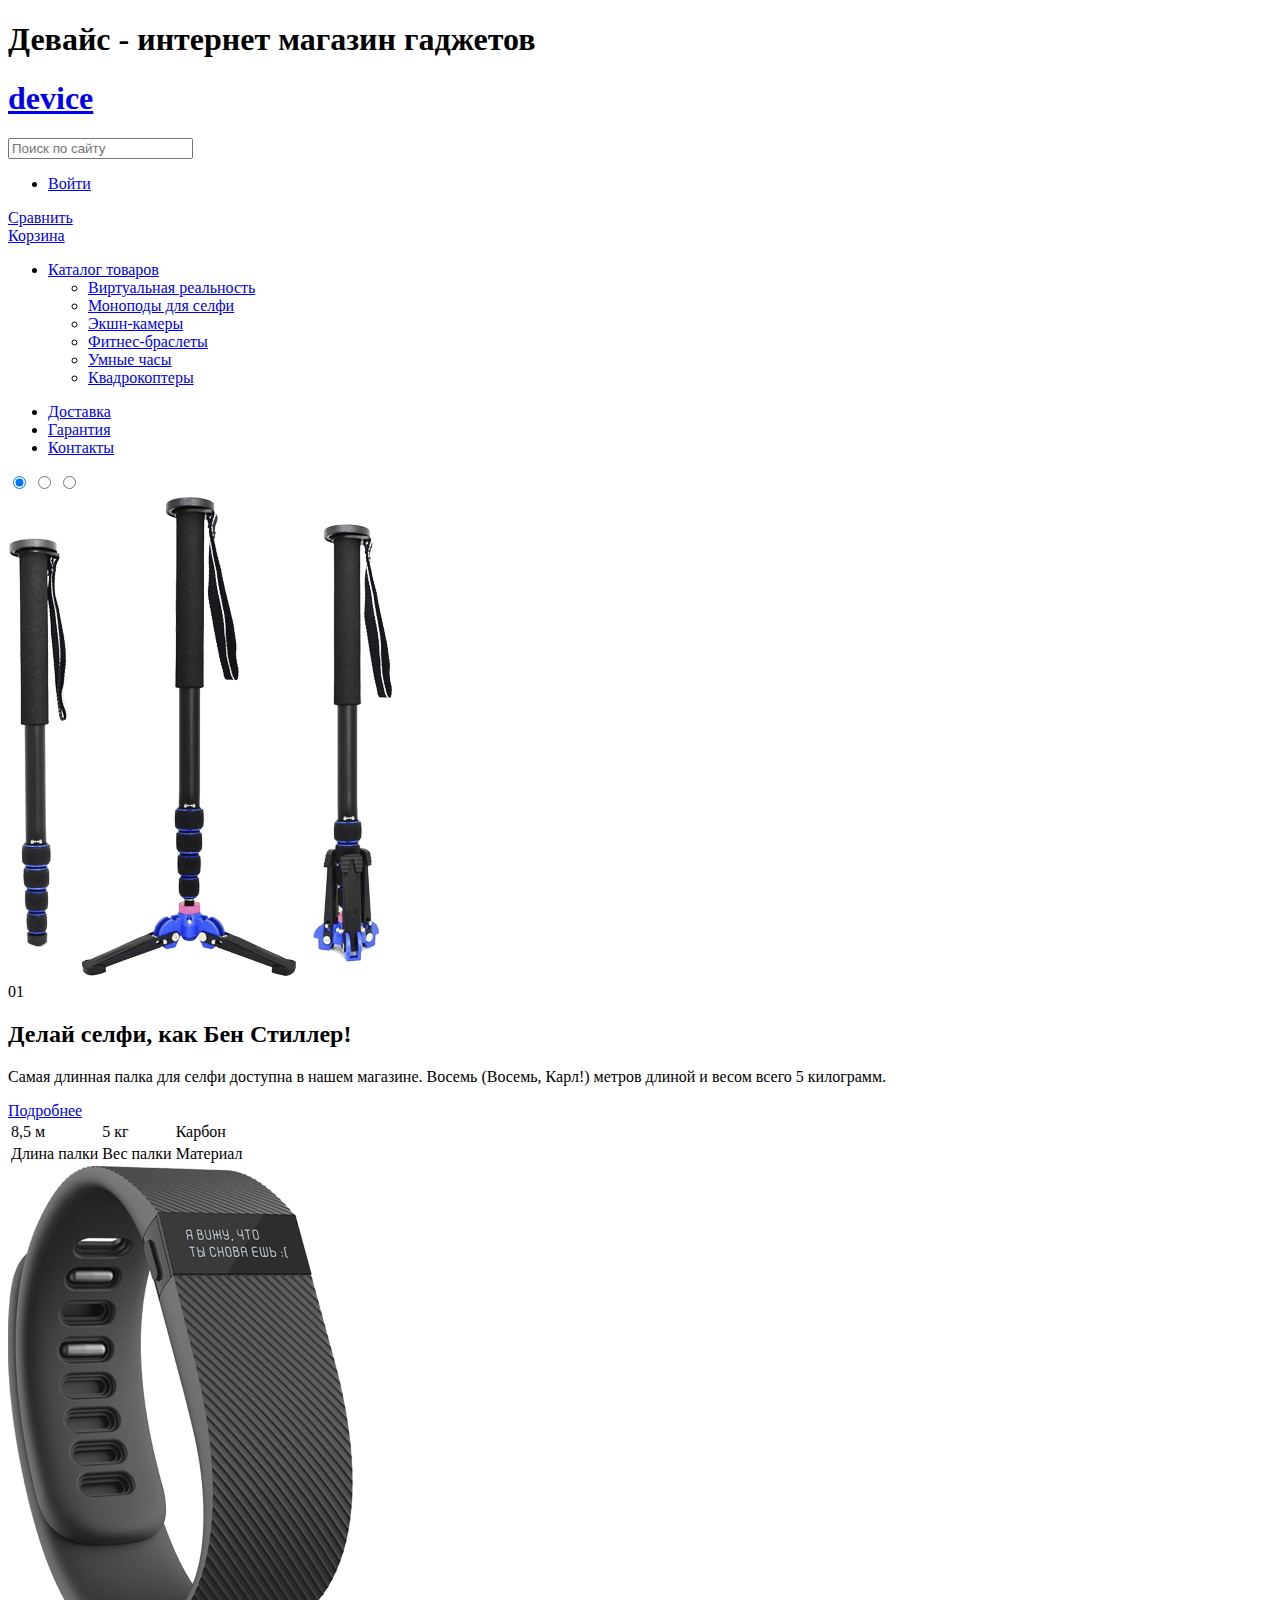
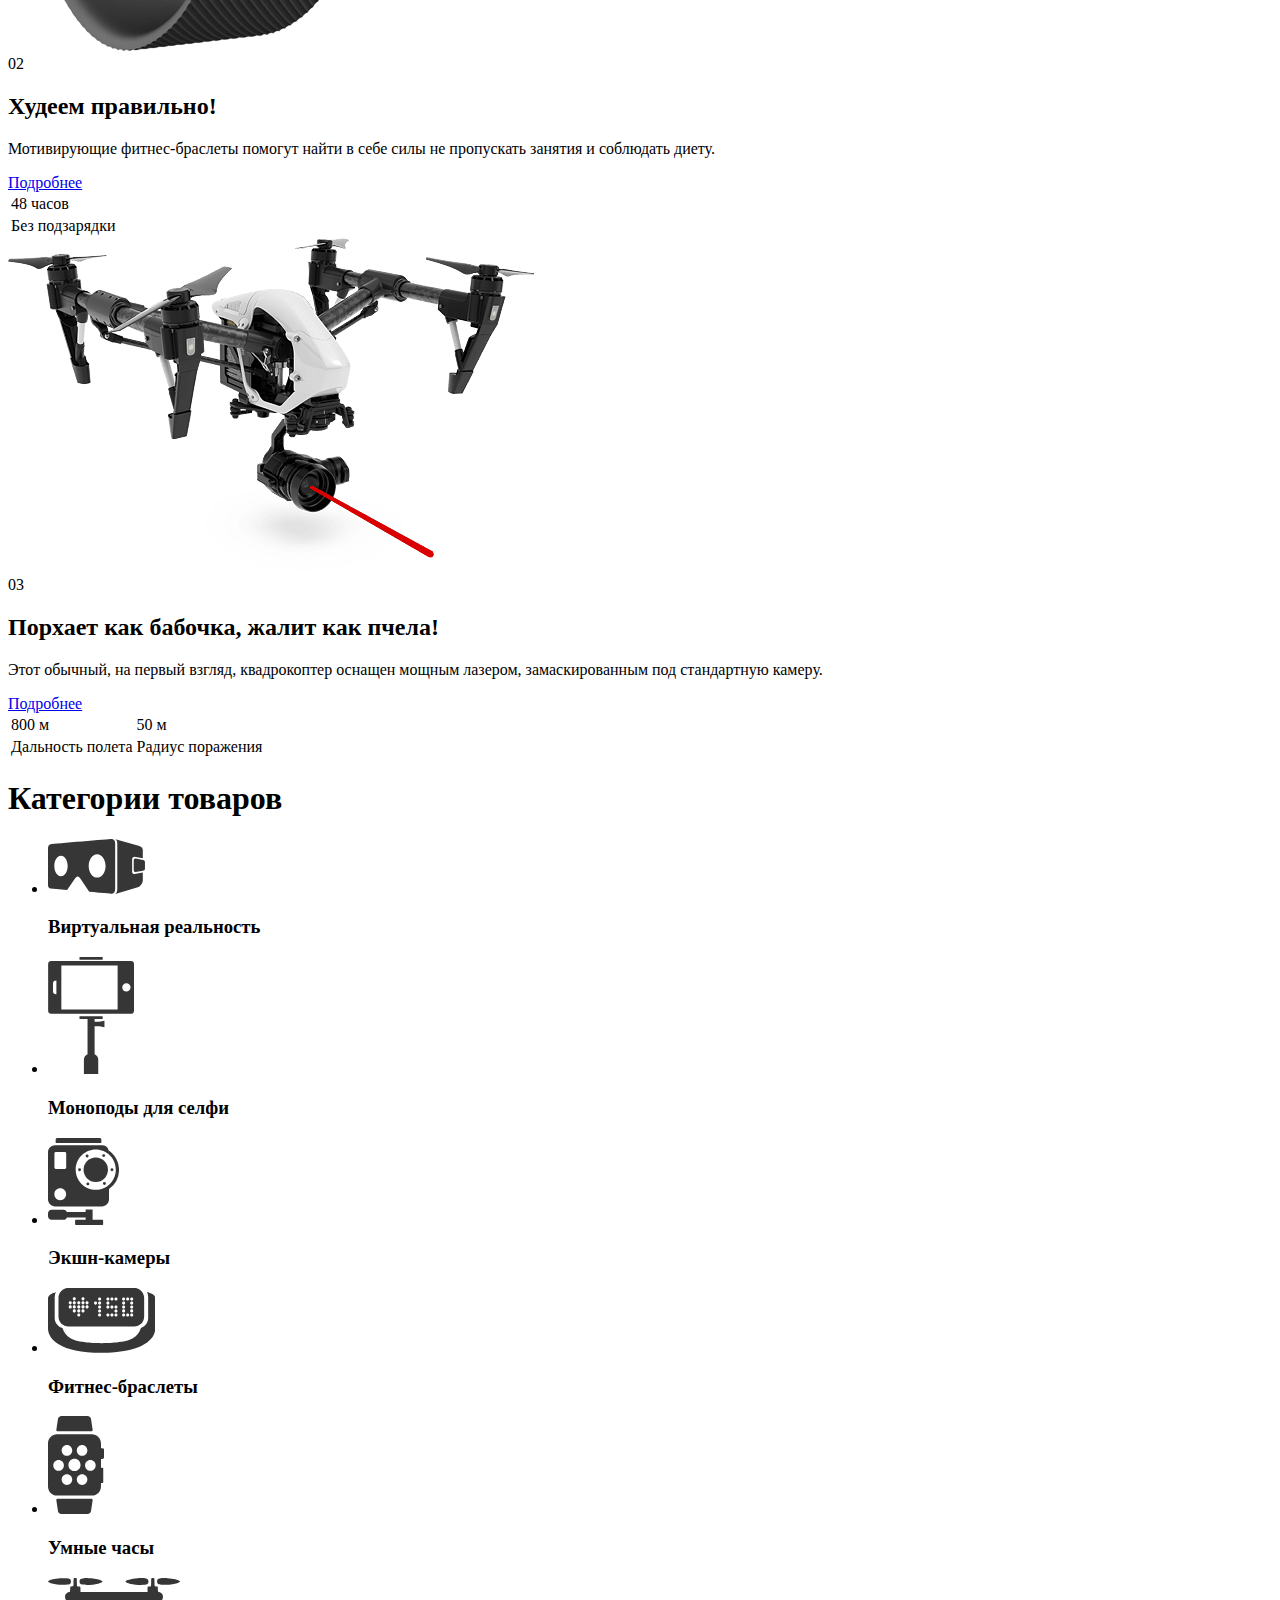
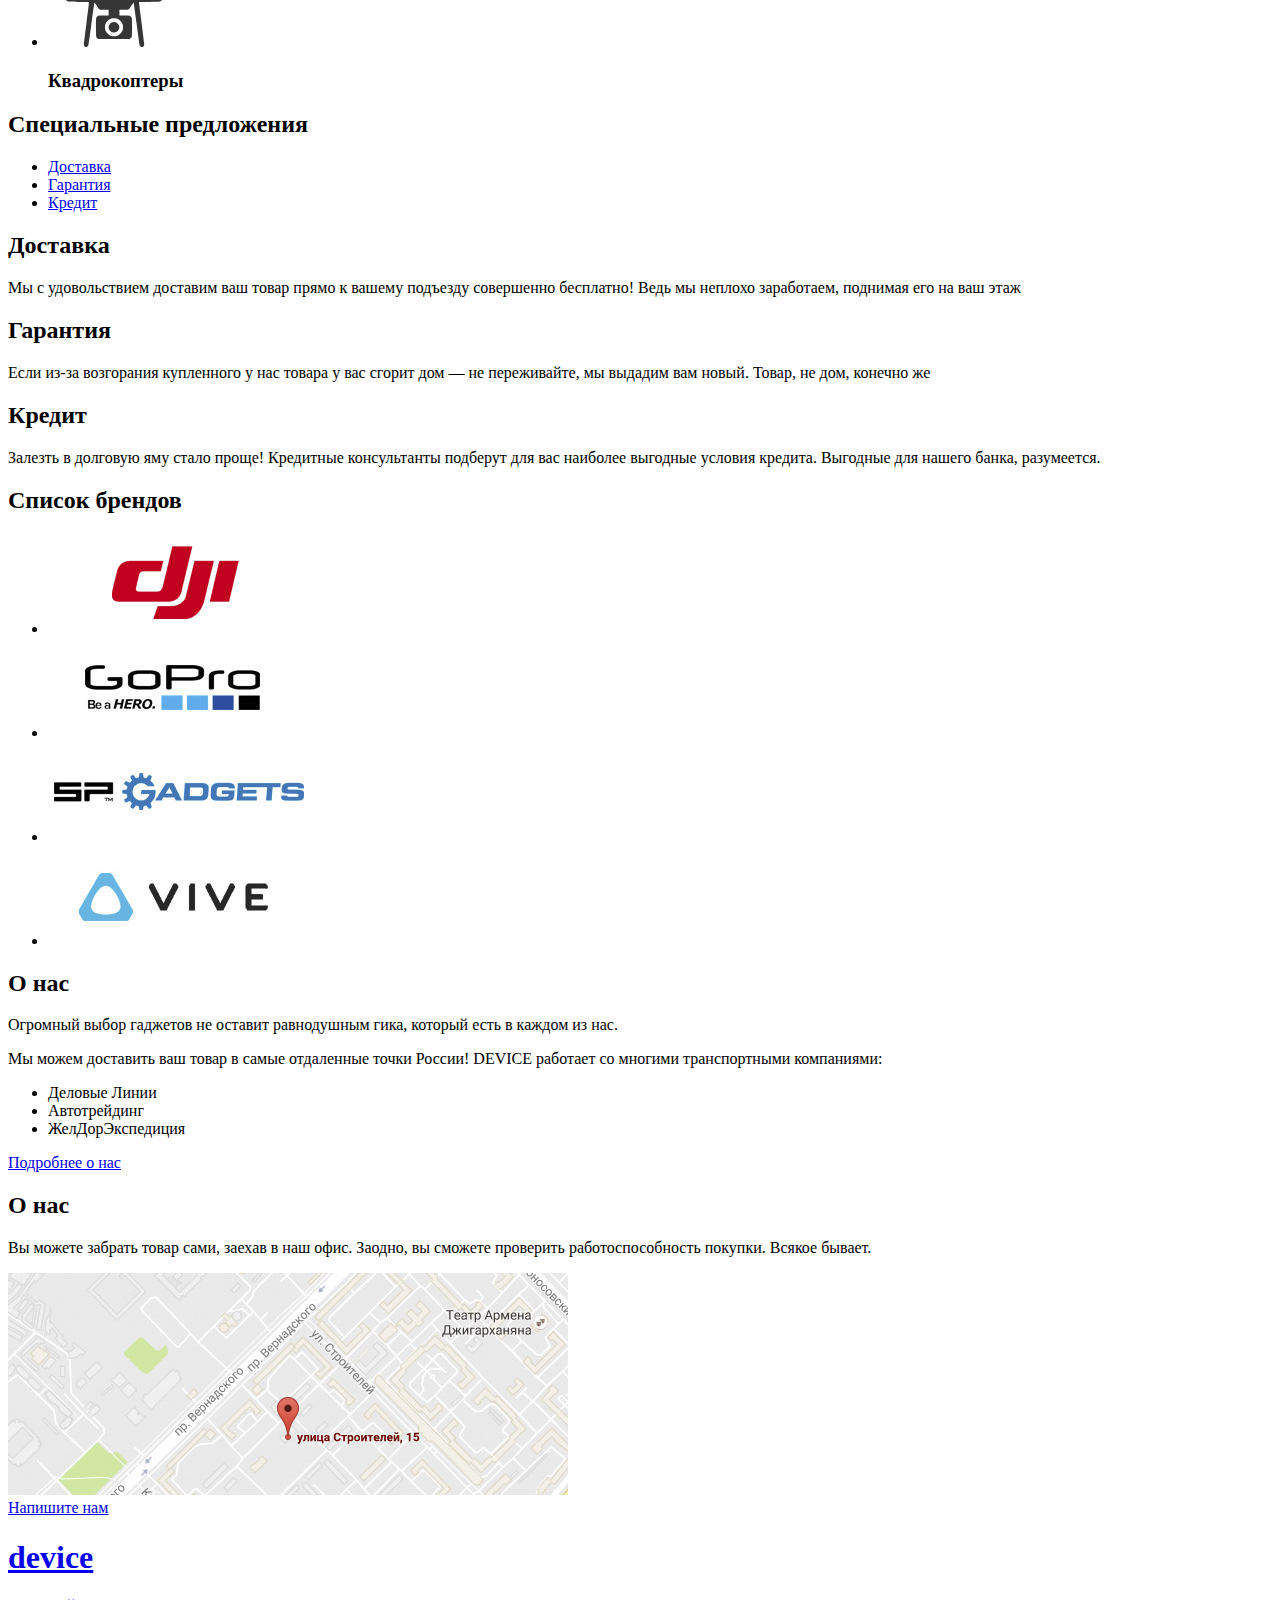
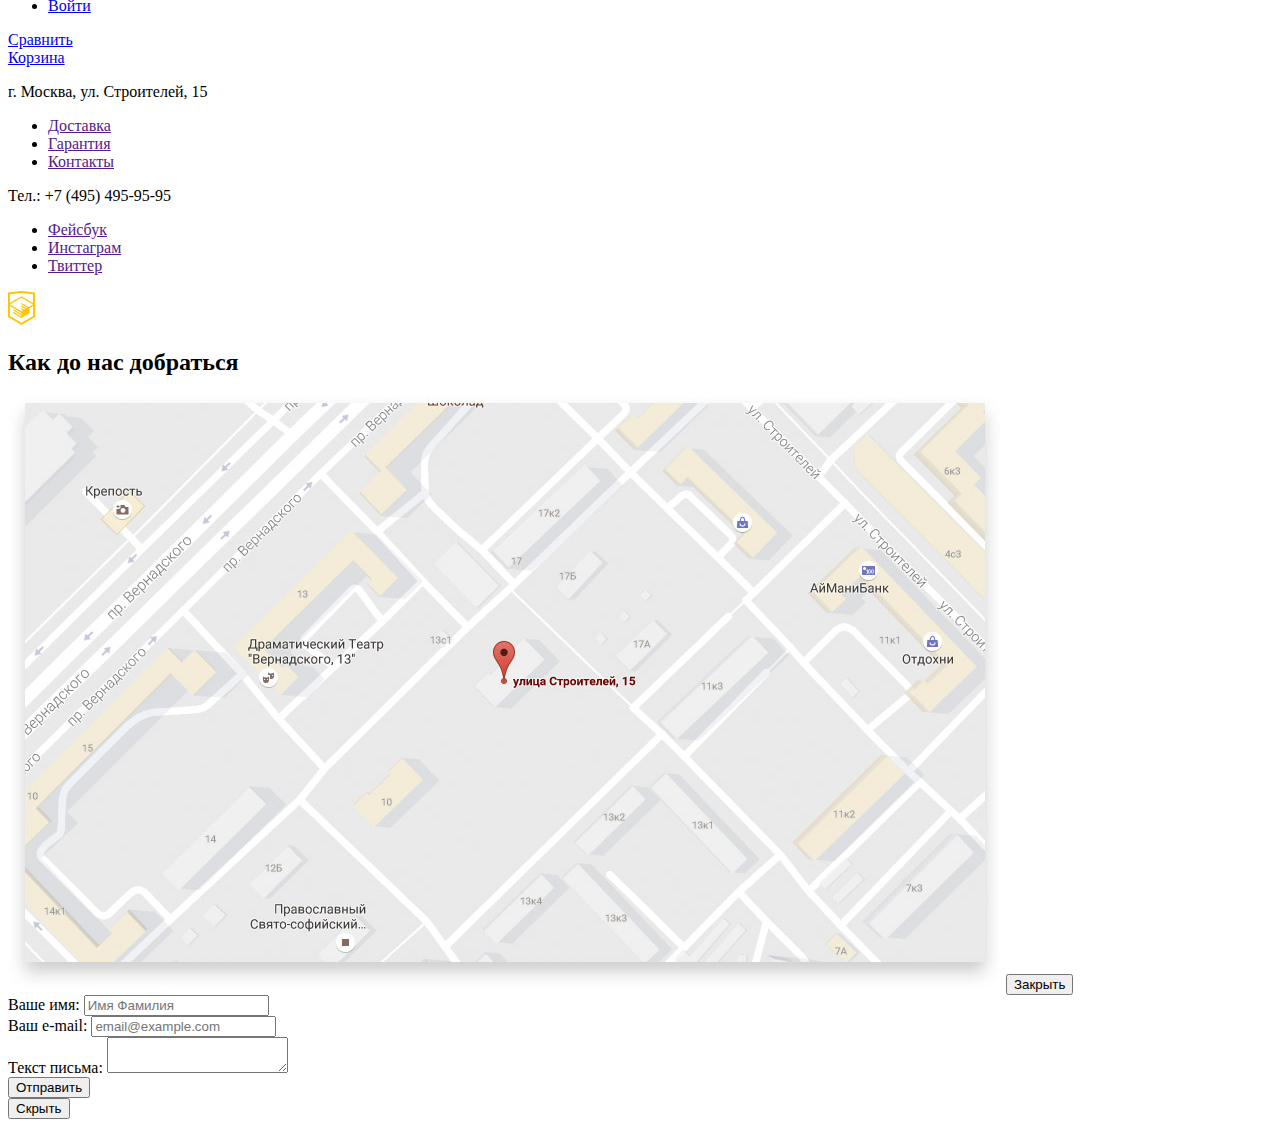
==== index.html @ 0c6d142f "Заключение разметки" ====
<!DOCTYPE html>
<html lang="ru">

<head>
  <meta charset="utf-8">
  <title>HTML Academy: Девайс</title>
</head>

<body>
  <header class="header-page header">
    <h1 class="visually-hidden">Девайс - интернет магазин гаджетов</h1>
    <h1 class="header__logo"><a class="header__logo-link" href="#">device</a></h1>
    <nav class="header__nav">
      <div class="header__user-row">
        <form class="header__form form" action="get" action="https://echo.htmlacademy.ru">
          <input class="form__search" type="search" name="search" placeholder="Поиск по сайту">
        </form>
        <ul class="user-nav">
          <li class="user-nav__item"><a class="user-nav__link" href="#">Войти</a></li>
        </ul>
        <div class="header__compare compare"><a class="compare__link" href="#">Сравнить</a></div>
        <div class="header__basked basked"><a class="basked__link" href="#">Корзина</a></div>
      </div>
      <div class="header__main-row">
        <ul class="main-menu main-menu--left">
          <li class="main-menu__item"><a class="main-menu__link" href="#">Каталог товаров</a>
            <div class="catalog-list__wrapper">
              <ul class="catalog-list">
                <li class="catalog-list__item"><a class="catalog-list__link" href="#">Виртуальная реальность</a></li>
                <li class="catalog-list__item"><a class="catalog-list__link" href="#">Моноподы для селфи</a></li>
                <li class="catalog-list__item"><a class="catalog-list__link" href="#">Экшн-камеры</a></li>
              </ul>
              <ul class="catalog-list">
                <li class="catalog-list__item"><a class="catalog-list__link" href="#">Фитнес-браслеты</a></li>
                <li class="catalog-list__item"><a class="catalog-list__link" href="#">Умные часы</a></li>
              </ul>
              <ul class="catalog-list">
                <li class="catalog-list__item"><a class="catalog-list__link" href="#">Квадрокоптеры</a></li>
              </ul>
            </div>
          </li>
        </ul>
        <ul class="main-menu main-menu--right">
          <li class="main-menu__item"><a href="main-menu__link">Доставка</a></li>
          <li class="main-menu__item"><a href="main-menu__link">Гарантия</a></li>
          <li class="main-menu__item"><a href="main-menu__link">Контакты</a></li>
        </ul>
      </div>
    </nav>
  </header>
  <main class="main-page main">
    <section class="slider">
      <div class="slider-list">
        <div class="slider-list__toggle">
          <input type="radio" name="radio" checked>
          <input type="radio" name="radio">
          <input type="radio" name="radio">
        </div>
        <div class="slider-list__item">
          <img class="slider-list__image" src="img/slider-1.png" alt="Самая длинная палка для селфи">
          <div class="slider-list__wrapper">
            <span class="slider-list__number">01</span>
            <h2 class="slider-list__title">Делай селфи, как Бен Стиллер!</h2>
            <p class="slider-list__description">
              Самая длинная палка для селфи доступна в нашем магазине. Восемь (Восемь, Карл!) метров длиной и весом всего 5 килограмм.
            </p>
            <a class="slider-list__link" href="#">Подробнее</a>
            <table class="slider-list__options options">
              <tr>
                <td class="options__attribute">8,5 м</td>
                <td class="options__attribute">5 кг</td>
                <td class="options__attribute">Карбон</td>
              </tr>
              <tr>
                <td class="options__property">Длина палки</td>
                <td class="options__property">Вес палки</td>
                <td class="options__property">Материал</td>
              </tr>
            </table>
          </div>
        </div>
        <div class="slider-list__item">
          <img class="slider-list__image" src="img/slider-2.png" alt="Самая длинная палка для селфи">
          <div class="slider-list__wrapper">
            <span class="slider-list__number">02</span>
            <h2 class="slider-list__title">Худеем правильно!</h2>
            <p class="slider-list__description">
              Мотивирующие фитнес-браслеты помогут найти в себе силы не пропускать занятия и соблюдать диету.
            </p>
            <a class="slider-list__link" href="#">Подробнее</a>
            <table class="slider-list__options options">
              <tr>
                <td class="options__attribute">48 часов</td>
              </tr>
              <tr>
                <td class="options__property">Без подзарядки</td>
              </tr>
            </table>
          </div>
        </div>
        <div class="slider-list__item">
          <img class="slider-list__image" src="img/slider-3.png" alt="Самая длинная палка для селфи">
          <div class="slider-list__wrapper">
            <span class="slider-list__number">03</span>
            <h2 class="slider-list__title">Порхает как бабочка, жалит как пчела!</h2>
            <p class="slider-list__description">
              Этот обычный, на первый взгляд, квадрокоптер оснащен мощным лазером, замаскированным под стандартную камеру.
            </p>
            <a class="slider-list__link" href="#">Подробнее</a>
            <table class="slider-list__options options">
              <tr>
                <td class="options__attribute">800 м</td>
                <td class="options__attribute">50 м</td>
              </tr>
              <tr>
                <td class="options__property">Дальность полета</td>
                <td class="options__property">Радиус поражения</td>
              </tr>
            </table>
          </div>
        </div>
      </div>
    </section>
    <section class="category">
      <h1 class="visully-hidden">Категории товаров</h1>
      <ul class="category__list">
        <li class="category__item">
          <img src="img/popular-1.svg" alt="Виртуальная реальность">
          <h3 class="category__title">Виртуальная реальность</h3>
        </li>
        <li class="category__item">
          <img src="img/popular-2.svg" alt="Моноподы для селфи">
          <h3 class="category__title">Моноподы для селфи</h3>
        </li>
        <li class="category__item">
          <img src="img/popular-3.svg" alt="Экшн-камеры">
          <h3 class="category__title">Экшн-камеры</h3>
        </li>
        <li class="category__item">
          <img src="img/popular-4.svg" alt="Фитнес-браслеты">
          <h3 class="category__title">Фитнес-браслеты</h3>
        </li>
        <li class="category__item">
          <img src="img/popular-5.svg" alt="Умные часы">
          <h3 class="category__title">Умные часы</h3>
        </li>
        <li class="category__item">
          <img src="img/popular-6.svg" alt="Квадрокоптеры">
          <h3 class="category__title">Квадрокоптеры</h3>
        </li>
      </ul>
    </section>
    <section class="offers">
      <h2 class="visually-hidden">Специальные предложения</h2>
      <ul class="offers__list">
        <li class="offers__item"><a class="offers__link" href="#">Доставка</a></li>
        <li class="offers__item"><a class="offers__link" href="#">Гарантия</a></li>
        <li class="offers__item"><a class="offers__link" href="#">Кредит</a></li>
      </ul>
      <div class="offers__description delivery">
        <h2 class="offers__title">Доставка</h2>
        <p class="offers__specification">
          Мы с удовольствием доставим ваш товар прямо к вашему подъезду совершенно бесплатно! Ведь мы неплохо заработаем, поднимая его на ваш этаж
        </p>
      </div>
      <div class="offers__description guaranty">
        <h2 class="offers__title">Гарантия</h2>
        <p class="offers__specification">
          Если из-за возгорания купленного у нас товара у вас сгорит дом — не переживайте, мы выдадим вам новый. Товар, не дом, конечно же
        </p>
      </div>
      <div class="offers__description credit">
        <h2 class="offers__title">Кредит</h2>
        <p class="offers__specification">
          Залезть в долговую яму стало проще! Кредитные консультанты подберут для вас наиболее выгодные условия кредита. Выгодные для нашего банка, разумеется.
        </p>
      </div>
    </section>
    <section class="logotype">
      <h2 class="visually-hidden">Список брендов</h2>
      <ul class="logotype__list">
        <li class="logotype__item"><a class="logotype__link" href="#"><img class="logotype__img" src="img/logo-1.png" alt=""></a></li>
        <li class="logotype__item"><a class="logotype__link" href="#"><img class="logotype__img" src="img/logo-2.png" alt=""></a></li>
        <li class="logotype__item"><a class="logotype__link" href="#"><img class="logotype__img" src="img/logo-3.png" alt=""></a></li>
        <li class="logotype__item"><a class="logotype__link" href="#"><img class="logotype__img" src="img/logo-4.png" alt=""></a></li>
      </ul>
    </section>
    <div class="information-wrapper">
      <section class="about-us">
        <h2 class="about-us__title">О нас</h2>
        <p class="about-us__description">
          Огромный выбор гаджетов не оставит равнодушным гика, который есть в каждом из нас.
        </p>
        <p class="about-us__description">
          Мы можем доставить ваш товар в самые отдаленные точки России! DEVICE работает со многими транспортными компаниями:
        </p>
        <ul class="about-us__list">
          <li class="about-us__item">Деловые Линии</li>
          <li class="about-us__item">Автотрейдинг</li>
          <li class="about-us__item">ЖелДорЭкспедиция</li>
        </ul>
        <a class="about-us__link" href="#">Подробнее о нас</a>
      </section>
      <section class="contacts">
        <h2 class="contacts__title">О нас</h2>
        <p class="contacts__description">
          Вы можете забрать товар сами, заехав в наш офис. Заодно, вы сможете проверить работоспособность покупки. Всякое бывает.
        </p>
        <div class="contacts__map map">
          <a class="map__link" href="#">
                    <img class="map__img" src="img/map.jpg" alt="улица Строителей, 15" />
                </a>
        </div>
        <a class="contacts__link" href="#">Напишите нам</a>
      </section>
    </div>
  </main>
  <footer class="footer-page footer">
    <div class="footer__top-wrapper">
      <h1 class="footer__logo"><a class="footer__logo-link" href="#">device</a></h1>
      <div class="footer__user-row">
        <ul class="user-nav">
          <li class="user-nav__item"><a class="user-nav__link" href="#">Войти</a></li>
        </ul>
        <div class="footer__compare compare"><a class="compare__link" href="#">Сравнить</a></div>
        <div class="footer__basked basked"><a class="basked__link" href="#">Корзина</a></div>
      </div>
    </div>
    <div class="footer__middle-wrapper">
      <p class="footer__address" aria-label="Адрес">г. Москва, ул. Строителей, 15</p>
      <ul class="footer__nav footer-menu">
        <li class="footer-menu__item"><a class="footer-menu__link" href="">Доставка</a></li>
        <li class="footer-menu__item"><a class="footer-menu__link" href="">Гарантия</a></li>
        <li class="footer-menu__item"><a class="footer-menu__link" href="">Контакты</a></li>
      </ul>
      <p class="footer__phone" aria-label="Адрес">Тел.: +7 (495) 495-95-95</p>
    </div>
    <div class="footer__bottom-wrapper">
      <ul class="footer__social social-list">
        <li class="social-list__item"><a class="social-list__link" href="">Фейсбук</a></li>
        <li class="social-list__item"><a class="social-list__link" href="">Инстаграм</a></li>
        <li class="social-list__item"><a class="social-list__link" href="">Твиттер</a></li>
      </ul>
      <a class="footer__academy-logo" href="#"><img class="footer__academy-link" src="img/logo-html.svg" alt="Логотип htmlacademy"></a>
    </div>
  </footer>
  <section class="modal modal-map">
    <h2 class="visually-hidden">Как до нас добраться</h2>
    <img class="visually-hidden" src="img/map-big.jpg" width="994" height="593" alt="Офис компании по адресу ул. Строителей, 15" />
    <button class="modal-map__close" type="button" aria-label="Закрыть">Закрыть</button>
  </section>
  <section class="modal modal-write-us">


    <form action="post" class="write-us-form">

      <div class="write-us-form__part">
        <div class="write-us-form__input-container">
          <label for="username">Ваше имя:</label>
          <input type="text" class="custom-input" name="username" id="username" placeholder="Имя Фамилия">
        </div>

        <div class="write-us-form__input-container">
          <label for="user_email">Ваш e-mail:</label>
          <input type="email" class="custom-input" name="user_email" id="user_email" placeholder="email@example.com" required>
        </div>
      </div>

      <div class="write-us-form__part write-us-form__part--for-mail">
        <div class="write-us-form__input-container write-us-form__input-container--for-textarea">
          <label for="user_mailtext">Текст письма:</label>
          <textarea name="user_mailtext" class="custom-input write-us-form__textarea" id="user_mailtext" placeholder="В свободной форме">
        </textarea>
        </div>
        <div class="write-us-form__btn-container">
          <button type="submit" class="btn">Отправить</button>
        </div>
      </div>
    <button type="button" class="write-us-form__close button">
      <span class="visually-hidden">Скрыть</span>
    </button>
  </form>



  </section>
</body>

</html>
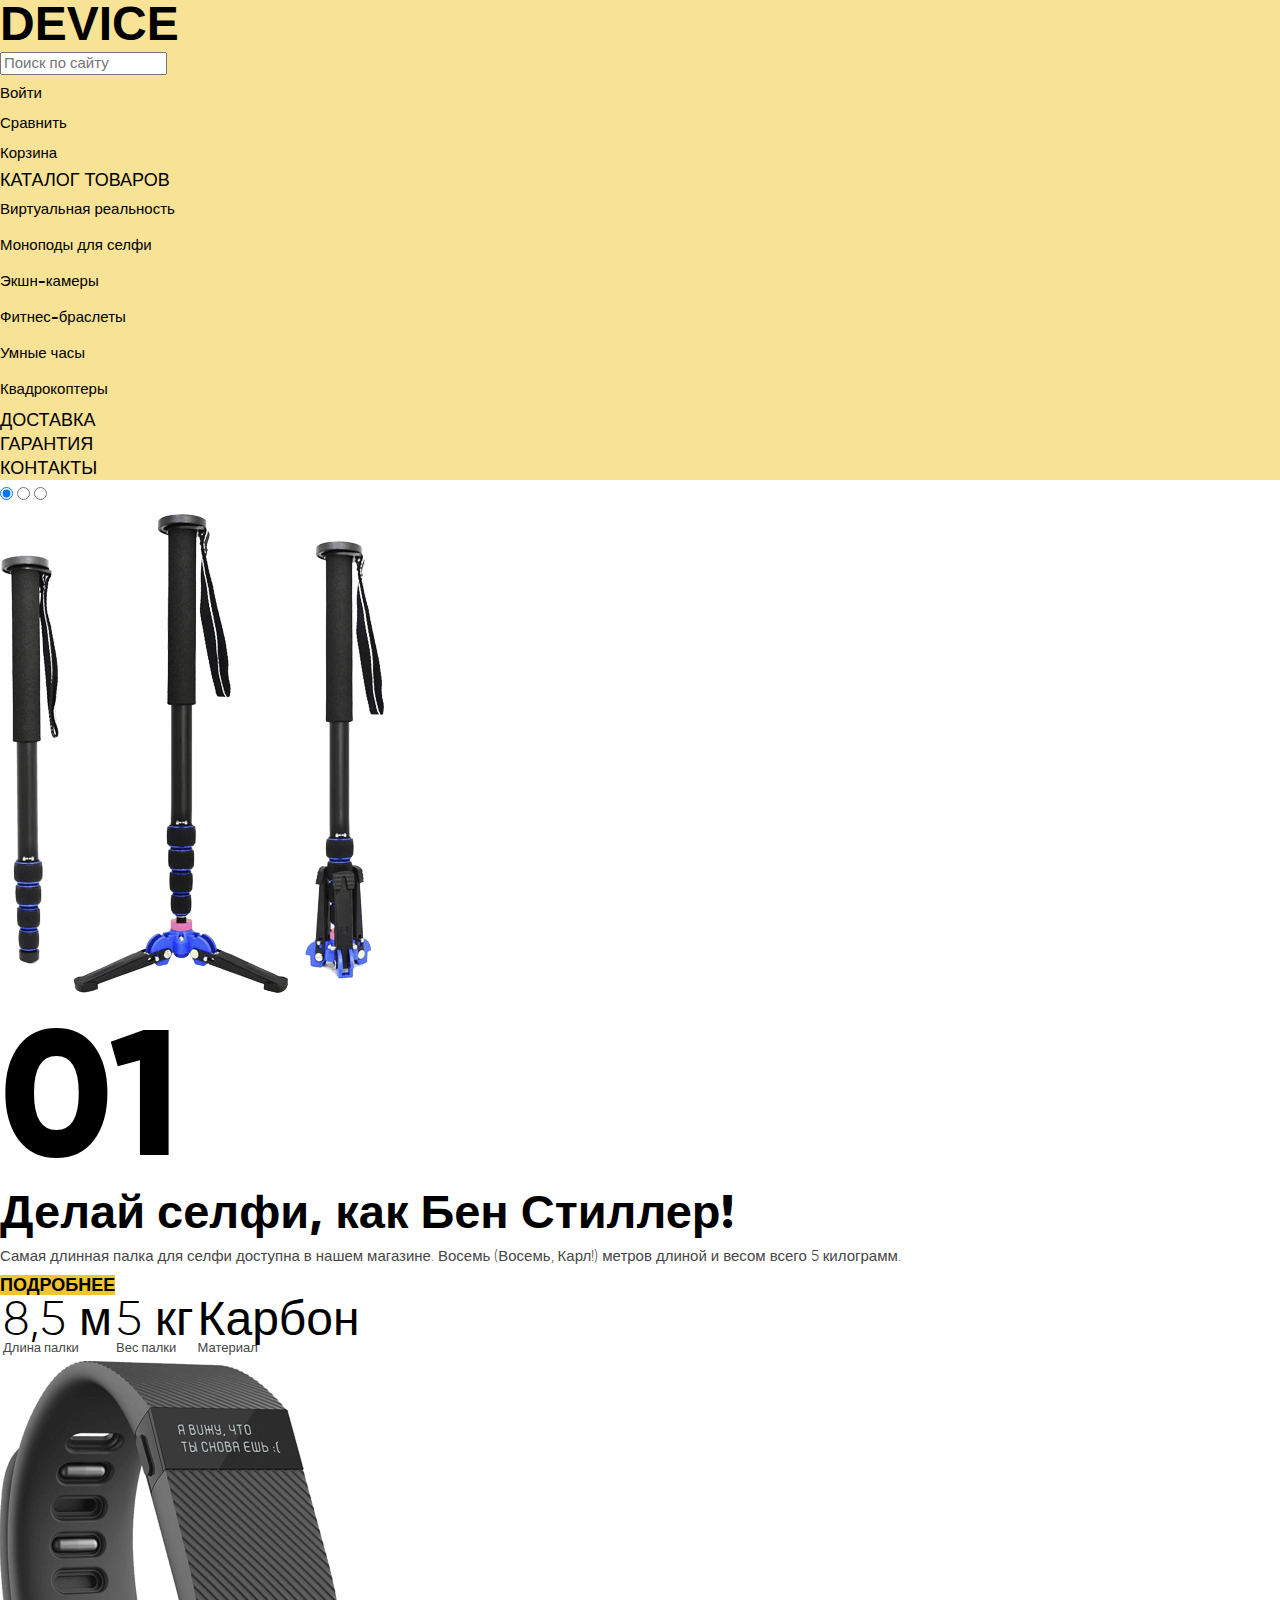
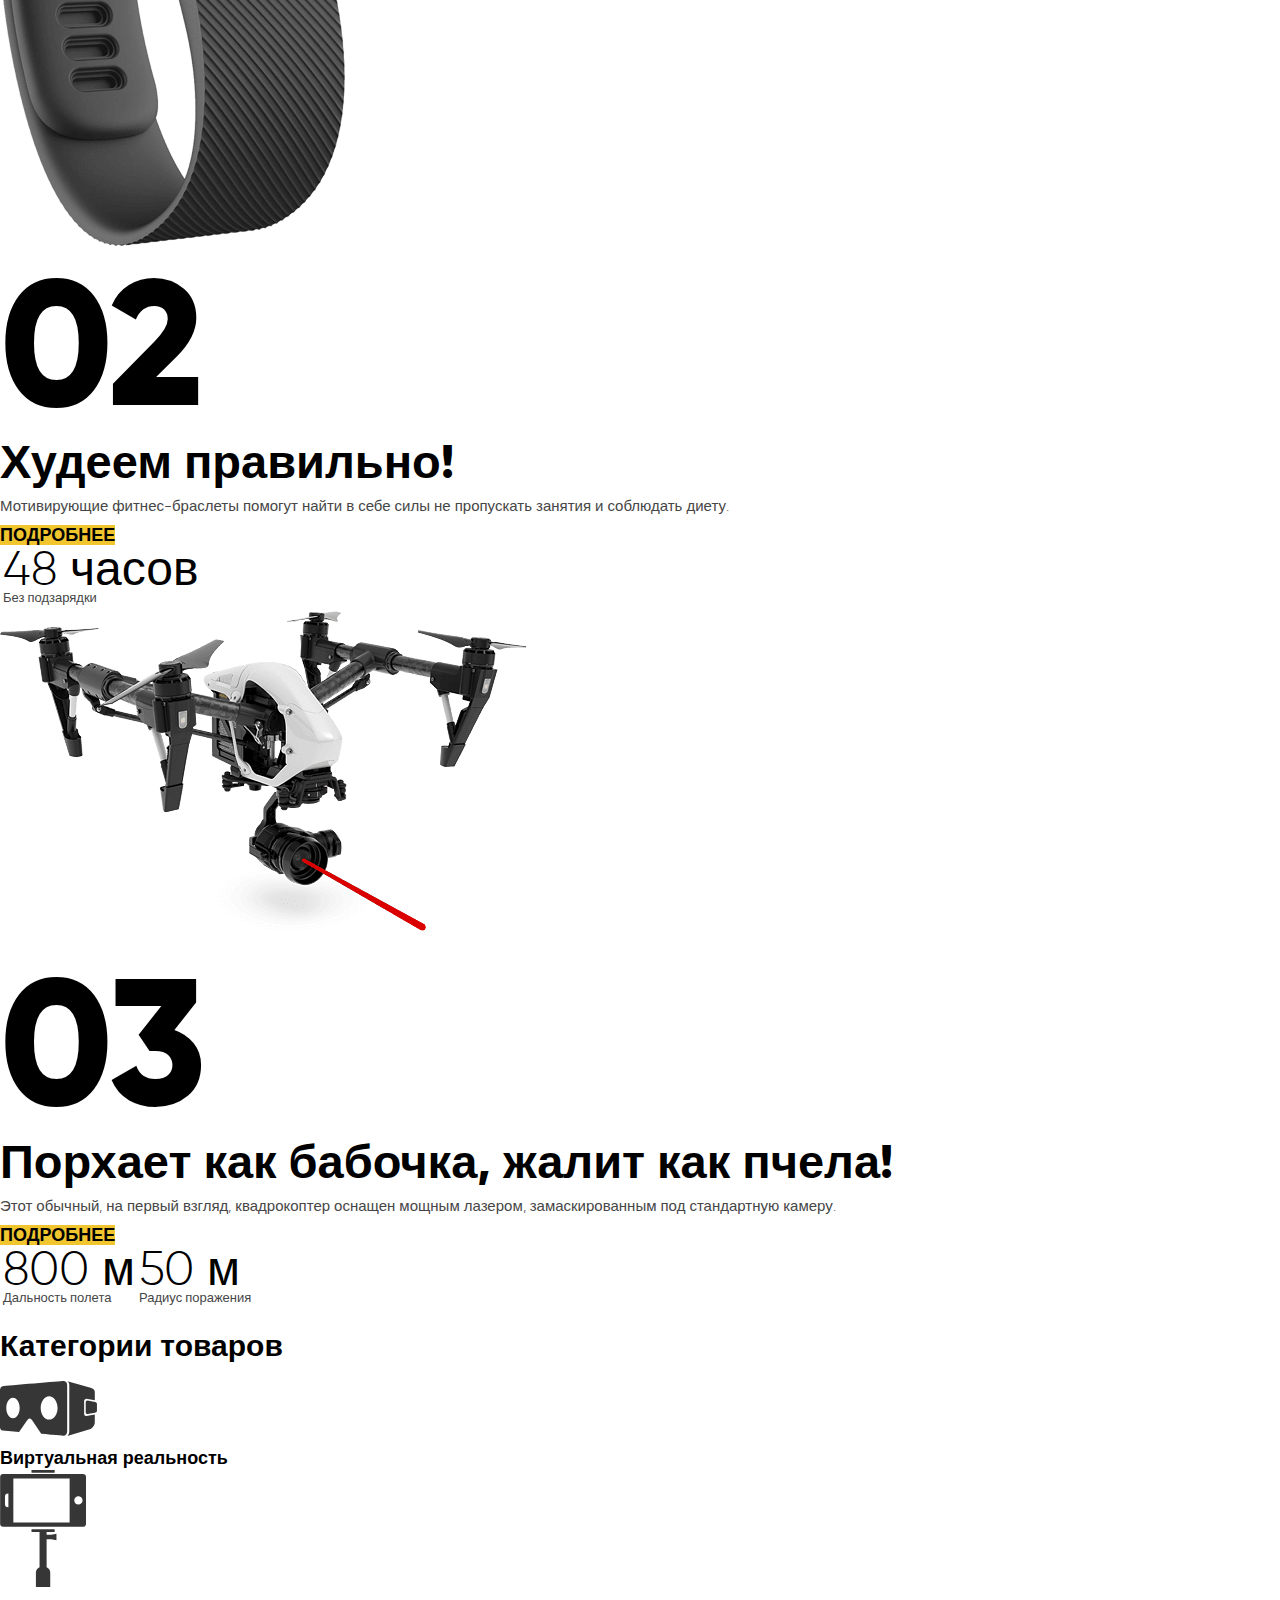
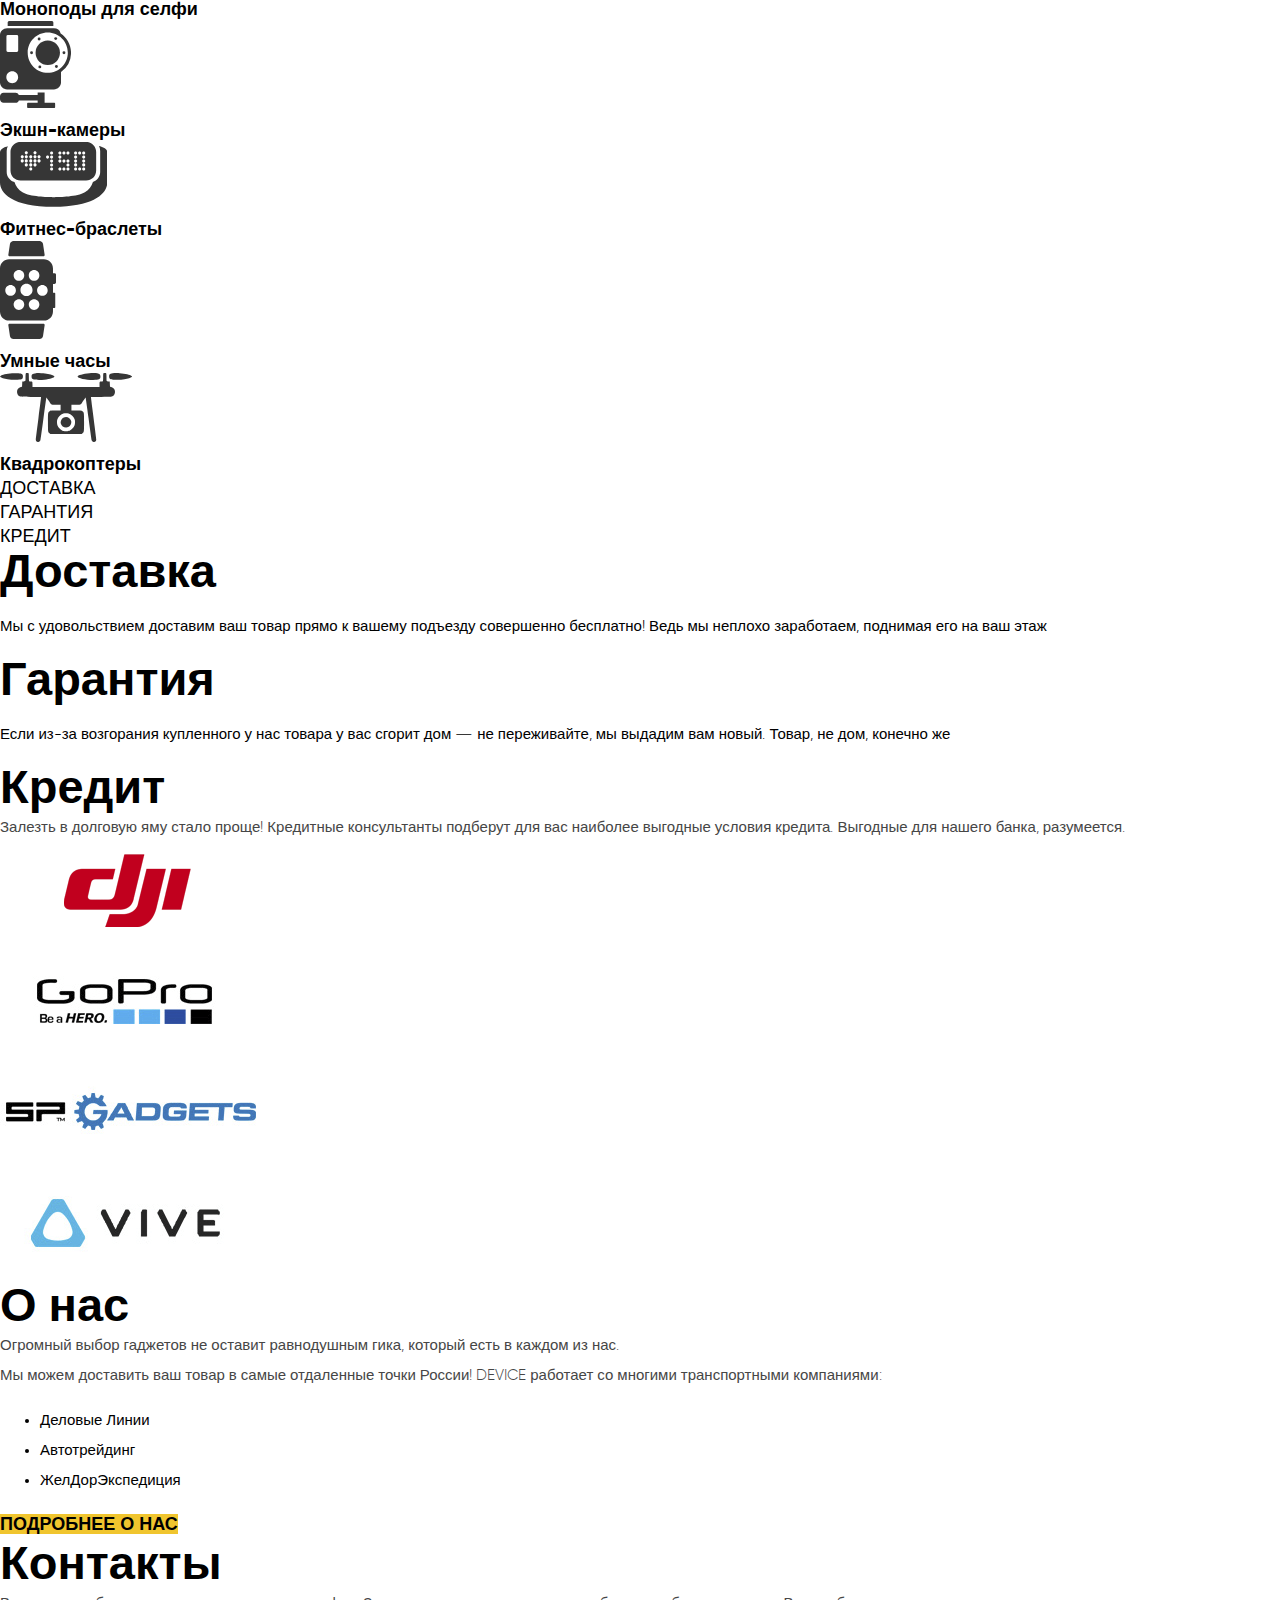
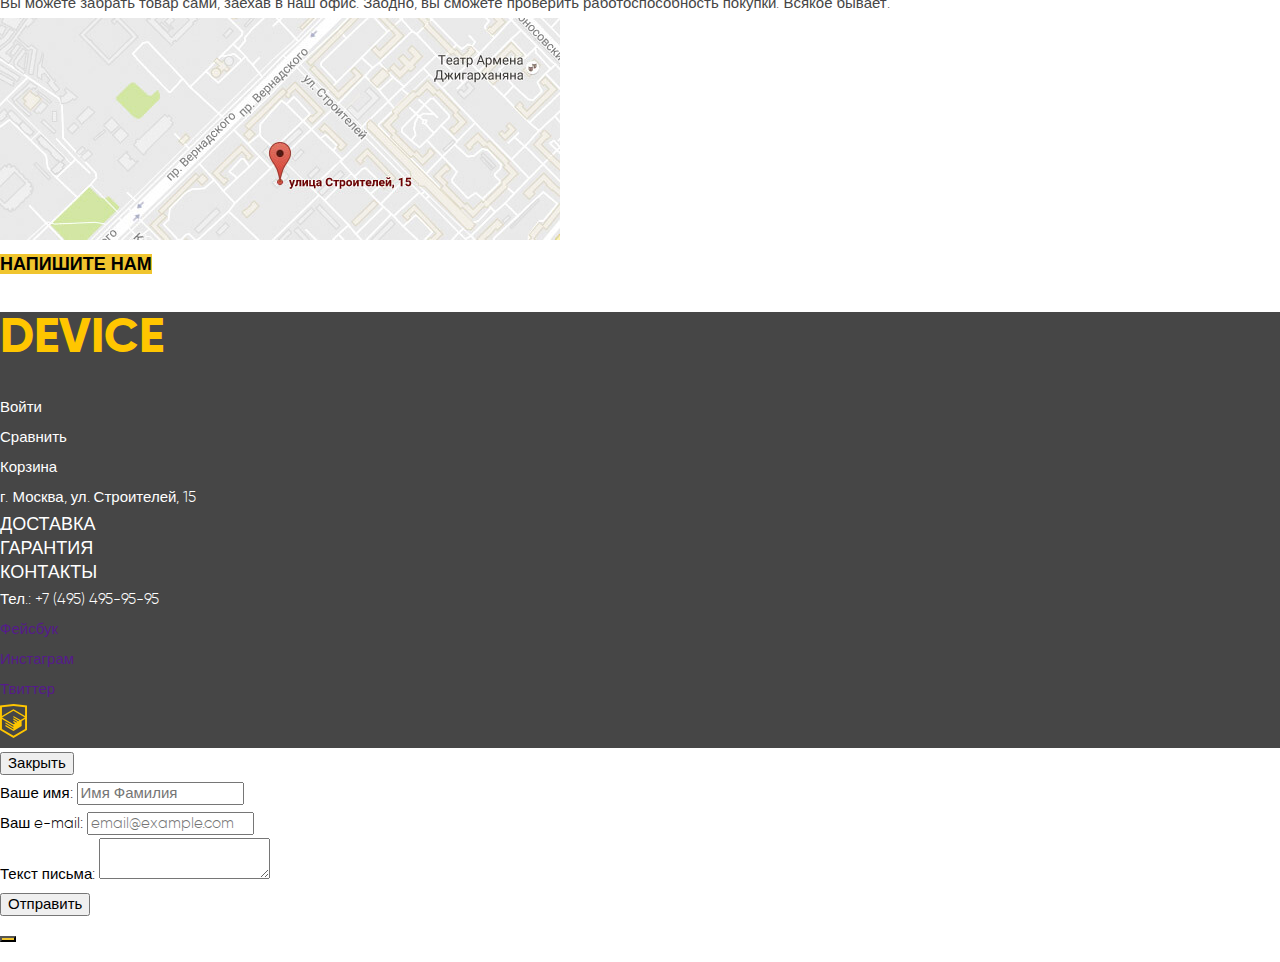
==== commit c6d29057: "шрифты и фон" ====
--- a/index.html
+++ b/index.html
@@ -4,6 +4,8 @@
 <head>
   <meta charset="utf-8">
   <title>HTML Academy: Девайс</title>
+  <link rel="stylesheet" href="css/normalize.css" />
+  <link rel="stylesheet" href="css/style.css" />
 </head>
 
 <body>
@@ -12,7 +14,7 @@
     <h1 class="header__logo"><a class="header__logo-link" href="#">device</a></h1>
     <nav class="header__nav">
       <div class="header__user-row">
-        <form class="header__form form" action="get" action="https://echo.htmlacademy.ru">
+        <form class="header__form form" action="https://echo.htmlacademy.ru">
           <input class="form__search" type="search" name="search" placeholder="Поиск по сайту">
         </form>
         <ul class="user-nav">
@@ -23,7 +25,7 @@
       </div>
       <div class="header__main-row">
         <ul class="main-menu main-menu--left">
-          <li class="main-menu__item"><a class="main-menu__link" href="#">Каталог товаров</a>
+          <li class="main-menu__item"><a class="main-menu__link" href="catalog.html">Каталог товаров</a>
             <div class="catalog-list__wrapper">
               <ul class="catalog-list">
                 <li class="catalog-list__item"><a class="catalog-list__link" href="#">Виртуальная реальность</a></li>
@@ -41,9 +43,9 @@
           </li>
         </ul>
         <ul class="main-menu main-menu--right">
-          <li class="main-menu__item"><a href="main-menu__link">Доставка</a></li>
-          <li class="main-menu__item"><a href="main-menu__link">Гарантия</a></li>
-          <li class="main-menu__item"><a href="main-menu__link">Контакты</a></li>
+          <li class="main-menu__item"><a class="main-menu__link" href="#">Доставка</a></li>
+          <li class="main-menu__item"><a class="main-menu__link" href="#">Гарантия</a></li>
+          <li class="main-menu__item"><a class="main-menu__link" href="#">Контакты</a></li>
         </ul>
       </div>
     </nav>
@@ -64,7 +66,7 @@
             <p class="slider-list__description">
               Самая длинная палка для селфи доступна в нашем магазине. Восемь (Восемь, Карл!) метров длиной и весом всего 5 килограмм.
             </p>
-            <a class="slider-list__link" href="#">Подробнее</a>
+            <a class="slider-list__link button" href="#">Подробнее</a>
             <table class="slider-list__options options">
               <tr>
                 <td class="options__attribute">8,5 м</td>
@@ -87,7 +89,7 @@
             <p class="slider-list__description">
               Мотивирующие фитнес-браслеты помогут найти в себе силы не пропускать занятия и соблюдать диету.
             </p>
-            <a class="slider-list__link" href="#">Подробнее</a>
+            <a class="slider-list__link button" href="#">Подробнее</a>
             <table class="slider-list__options options">
               <tr>
                 <td class="options__attribute">48 часов</td>
@@ -106,7 +108,7 @@
             <p class="slider-list__description">
               Этот обычный, на первый взгляд, квадрокоптер оснащен мощным лазером, замаскированным под стандартную камеру.
             </p>
-            <a class="slider-list__link" href="#">Подробнее</a>
+            <a class="slider-list__link button" href="#">Подробнее</a>
             <table class="slider-list__options options">
               <tr>
                 <td class="options__attribute">800 м</td>
@@ -158,20 +160,20 @@
         <li class="offers__item"><a class="offers__link" href="#">Кредит</a></li>
       </ul>
       <div class="offers__description delivery">
-        <h2 class="offers__title">Доставка</h2>
+        <h2 class="offers__title title">Доставка</h2>
         <p class="offers__specification">
           Мы с удовольствием доставим ваш товар прямо к вашему подъезду совершенно бесплатно! Ведь мы неплохо заработаем, поднимая его на ваш этаж
         </p>
       </div>
       <div class="offers__description guaranty">
-        <h2 class="offers__title">Гарантия</h2>
+        <h2 class="offers__title title">Гарантия</h2>
         <p class="offers__specification">
           Если из-за возгорания купленного у нас товара у вас сгорит дом — не переживайте, мы выдадим вам новый. Товар, не дом, конечно же
         </p>
       </div>
       <div class="offers__description credit">
-        <h2 class="offers__title">Кредит</h2>
-        <p class="offers__specification">
+        <h2 class="offers__title title">Кредит</h2>
+        <p class="offers__specification description">
           Залезть в долговую яму стало проще! Кредитные консультанты подберут для вас наиболее выгодные условия кредита. Выгодные для нашего банка, разумеется.
         </p>
       </div>
@@ -187,11 +189,11 @@
     </section>
     <div class="information-wrapper">
       <section class="about-us">
-        <h2 class="about-us__title">О нас</h2>
-        <p class="about-us__description">
+        <h2 class="about-us__title title">О нас</h2>
+        <p class="about-us__description description">
           Огромный выбор гаджетов не оставит равнодушным гика, который есть в каждом из нас.
         </p>
-        <p class="about-us__description">
+        <p class="about-us__description description">
           Мы можем доставить ваш товар в самые отдаленные точки России! DEVICE работает со многими транспортными компаниями:
         </p>
         <ul class="about-us__list">
@@ -199,11 +201,11 @@
           <li class="about-us__item">Автотрейдинг</li>
           <li class="about-us__item">ЖелДорЭкспедиция</li>
         </ul>
-        <a class="about-us__link" href="#">Подробнее о нас</a>
+        <a class="about-us__link button" href="#">Подробнее о нас</a>
       </section>
       <section class="contacts">
-        <h2 class="contacts__title">О нас</h2>
-        <p class="contacts__description">
+        <h2 class="contacts__title title">Контакты</h2>
+        <p class="contacts__description description">
           Вы можете забрать товар сами, заехав в наш офис. Заодно, вы сможете проверить работоспособность покупки. Всякое бывает.
         </p>
         <div class="contacts__map map">
@@ -211,7 +213,7 @@
                     <img class="map__img" src="img/map.jpg" alt="улица Строителей, 15" />
                 </a>
         </div>
-        <a class="contacts__link" href="#">Напишите нам</a>
+        <a class="contacts__link button" href="#">Напишите нам</a>
       </section>
     </div>
   </main>
@@ -220,10 +222,10 @@
       <h1 class="footer__logo"><a class="footer__logo-link" href="#">device</a></h1>
       <div class="footer__user-row">
         <ul class="user-nav">
-          <li class="user-nav__item"><a class="user-nav__link" href="#">Войти</a></li>
-        </ul>
-        <div class="footer__compare compare"><a class="compare__link" href="#">Сравнить</a></div>
-        <div class="footer__basked basked"><a class="basked__link" href="#">Корзина</a></div>
+          <li class="user-nav__item"><a class="user-nav__link user-nav__link--footer" href="#">Войти</a></li>
+        </ul>
+        <div class="footer__compare compare"><a class="compare__link compare__link--footer" href="#">Сравнить</a></div>
+        <div class="footer__basked basked"><a class="basked__link basked__link--footer" href="#">Корзина</a></div>
       </div>
     </div>
     <div class="footer__middle-wrapper">
--- a/css/style.css
+++ b/css/style.css
@@ -0,0 +1,384 @@
+body {
+  padding: 0;
+  margin: 0;
+  font-family: "gilroylight", "Arial", sans-serif;
+  font-size: 15px;
+  line-height: 30px;
+  color: #000000;
+  background-color: #ffffff;
+  min-width: 1200px;
+}
+
+@font-face {
+    font-family: 'open_sanslight';
+    src: url('../fonts/opensans-light-webfont.woff2') format('woff2'),
+         url('../fonts/opensans-light-webfont.woff') format('woff');
+    font-weight: normal;
+    font-style: normal;
+
+}
+
+@font-face {
+    font-family: 'gilroyextrabold';
+    src: url('../fonts/gilroyextrabold-webfont.woff2') format('woff2'),
+         url('../fonts/gilroyextrabold-webfont.woff') format('woff');
+    font-weight: normal;
+    font-style: normal;
+
+}
+
+@font-face {
+    font-family: 'gilroylight';
+    src: url('../fonts/gilroylight-webfont.woff2') format('woff2'),
+         url('../fonts/gilroylight-webfont.woff') format('woff');
+    font-weight: normal;
+    font-style: normal;
+
+}
+
+.visually-hidden {
+  position: absolute;
+  clip: rect(0 0 0 0);
+  width: 1px;
+  height: 1px;
+  margin: -1px;
+}
+
+a {
+  text-decoration: none;
+}
+
+.header-page {
+	background-color: #f7e296;
+}
+
+.header__logo {
+	margin: 0;
+	padding: 0;
+	font-family: "Gilroy", "Arial", sans-serif;
+	font-size: 48px;
+	line-height: 48px;
+	text-transform: uppercase;
+}
+
+.header__logo-link {
+	color: #000000;
+}
+
+.user-nav {
+	margin: 0;
+	padding: 0;
+	list-style: none;
+}
+
+.user-nav__link {
+	color: #000000;
+}
+
+.compare__link,
+.basked__link {
+	color: #000000;
+}
+
+.main-menu {
+	margin: 0;
+	padding: 0;
+}
+
+.main-menu__item {
+	font-family: "gilroyextrabold", "Arial", sans-serif;
+	font-size: 18px;
+	line-height: 24px;
+	text-transform: uppercase;
+	font-weight: extrabold;
+}
+
+.main-menu__link {
+	color: #000000;
+}
+
+.catalog-list {
+	margin: 0;
+	padding: 0;
+	list-style: none;
+}
+
+.catalog-list__item {
+	font-family: "gilroyextrabold", "Arial", sans-serif;
+	font-size: 15px;
+	line-height: 36px;
+	text-transform: none;
+}
+
+.catalog-list__link {
+	color: #000000;
+}
+
+.slider-list__number {
+	font-family: "gilroyextrabold", "Arial", sans-serif;
+	font-size: 179.2px;
+	line-height: 179.2px;
+}
+
+.slider-list__title {
+	margin: 0;
+	padding: 0;
+	font-family: "gilroyextrabold", "Arial", sans-serif;
+	font-size: 47px;
+	line-height: 56px;
+}
+
+.slider-list__description {
+	margin: 0;
+	padding: 0;
+	color: #464646;
+}
+
+.button {
+	font-family: "gilroyextrabold", "Arial", sans-serif;
+	font-size: 18px;
+	line-height: 24px;
+	background-color: #f0c52e;
+	color: #000000;
+	text-transform: uppercase;
+	font-weight: bold;
+}
+
+.options__attribute {
+	font-family: "gilroylight", "Arial", sans-serif;
+	font-size: 36px;
+	font-size: 48px;
+}
+
+.options__property {
+	font-size: 13px;
+	line-height: 20px;
+	color: #464646;
+}
+
+.category__list {
+	margin: 0;
+	padding: 0;
+	list-style: none;
+}
+
+.category__title {
+	margin: 0;
+	padding: 0;
+	font-family: "gilroyextrabold", "Arial", sans-serif;
+	font-size: 18px;
+	line-height: 24px; 
+}
+
+.offers__list {
+	margin: 0;
+	padding: 0;
+	list-style: none;
+}
+
+.offers__item {
+	font-family: "gilroyextrabold", "Arial", sans-serif;
+	font-size: 18px;
+	line-height: 24px;
+	text-transform: uppercase;
+}
+
+.offers__link {
+	color: #000000;
+}
+
+.title {
+	margin: 0;
+	padding: 0;
+	font-family: "gilroyextrabold", "Arial", sans-serif;
+	font-size: 47px;
+	line-height: 48px;
+}
+
+.description {
+	margin: 0;
+	padding: 0;
+	color: #464646;
+}
+
+.logotype__list {
+	margin: 0;
+	padding: 0;
+	list-style: none;
+}
+
+.breadcrumbs-list {
+	margin: 0;
+	padding: 0;
+	list-style: none;
+}
+
+.breadcrumbs-list__item {
+	margin: 0;
+	padding: 0;
+	font-size: 14px;
+	line-height: 24px;
+}
+
+.breadcrumbs__link {
+	color: #000000;
+}
+
+.filter__title {
+	margin: 0;
+	padding: 0;
+	font-size: 16px;
+	line-height: 24px;
+	text-transform: uppercase;
+}
+
+.legend-title {
+	margin: 0;
+	padding: 0;
+	font-family: "gilroyextrabold", "Arial", sans-serif;
+	font-weight: bold;
+	font-size: 18px;
+	line-height: 24px;
+	border: none;
+}
+
+.fieldset-frame {
+	margin: 0;
+	padding: 0;
+	border: none;
+}
+
+.range-amount__text {
+	margin: 0;
+	padding: 0;
+}
+
+.filter-form__list {
+	margin: 0;
+	padding: 0;
+	list-style: none;
+}
+
+.filter-form__item {
+	font-family: "open_sanslight", "Arial", sans-serif;
+	font-size: 14px;
+	line-height: 40px;
+}
+
+.filter__list {
+	margin: 0;
+	padding: 0;
+	list-style: none;
+}
+
+.filter__item {
+	font-family: "open_sanslight", "Arial", sans-serif;
+	font-size: 14px;
+	line-height: 18px;
+}
+
+.filter__link {
+	color: #000000;
+}
+
+.arrow__list {
+	margin: 0;
+	padding: 0;
+	list-style: none;
+}
+
+.arrow__item {
+	width: 10px;
+	height: 10px;
+	background-color: red;
+}
+
+.goods__list {
+	margin: 0;
+	padding: 0;
+}
+
+.goods__title {
+	margin: 0;
+	padding: 0;
+	font-family: "gilroyextrabold", "Arial", sans-serif;
+	font-size: 18px;
+	line-height: 24px;
+}
+
+.goods__price {
+	font-size: 16px;
+	line-height: 24px;
+}
+
+.pagination__list {
+	margin: 0;
+	padding: 0;
+	list-style: none;
+}
+
+.pagination__item {
+	font-family: "gilroyextrabold", "Arial", sans-serif;
+	font-size: 16px;
+	line-height: 24px;
+}
+
+.pagination__link {
+	color: #000000;
+}
+
+.pagination__button {
+	font-family: "gilroyextrabold", "Arial", sans-serif;
+	font-size: 16px;
+	line-height: 24px;
+	text-transform: uppercase;
+	font-weight: bold;
+}
+
+.footer-page {
+	background-color: #464646;
+}
+
+.footer__logo {
+	font-family: "gilroyextrabold", "Arial", sans-serif;
+	font-size: 48px;
+	line-height: 48px;
+	text-transform: uppercase;
+}
+
+.footer__logo-link {
+	color: #ffc600;
+}
+
+.user-nav__link--footer,
+.compare__link--footer,
+.basked__link--footer {
+	color: #ffffff;
+}
+
+.footer__address,
+.footer__phone {
+	margin: 0;
+	padding: 0;
+	color: #ffffff;
+}
+
+.footer__nav,
+.footer__social {
+	list-style: none;
+	padding: 0;
+	margin: 0;
+} 
+
+.footer-menu__item {
+	font-size: 18px;
+	line-height: 24px;
+	text-transform: uppercase;
+}
+
+.footer-menu__link {
+	color: #ffffff;
+}
+
+compare__link--footer
+basked__link--footer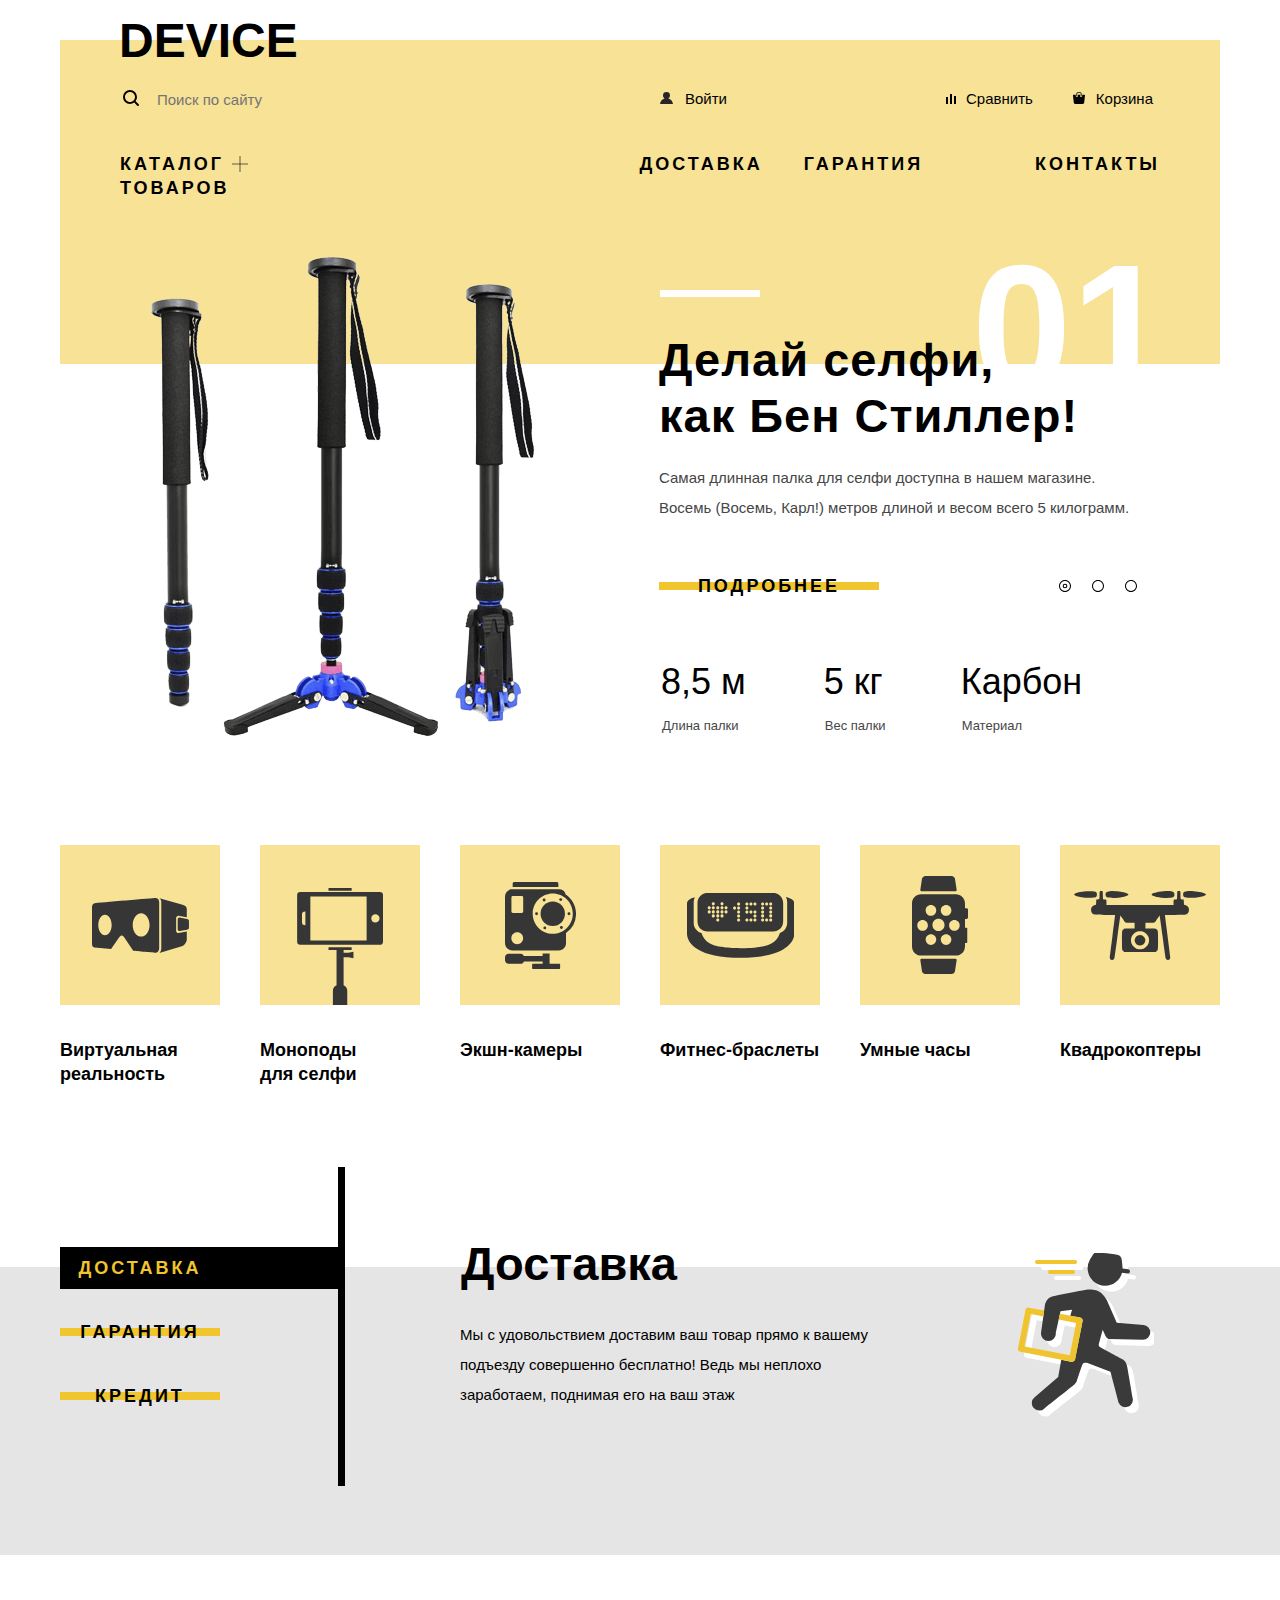
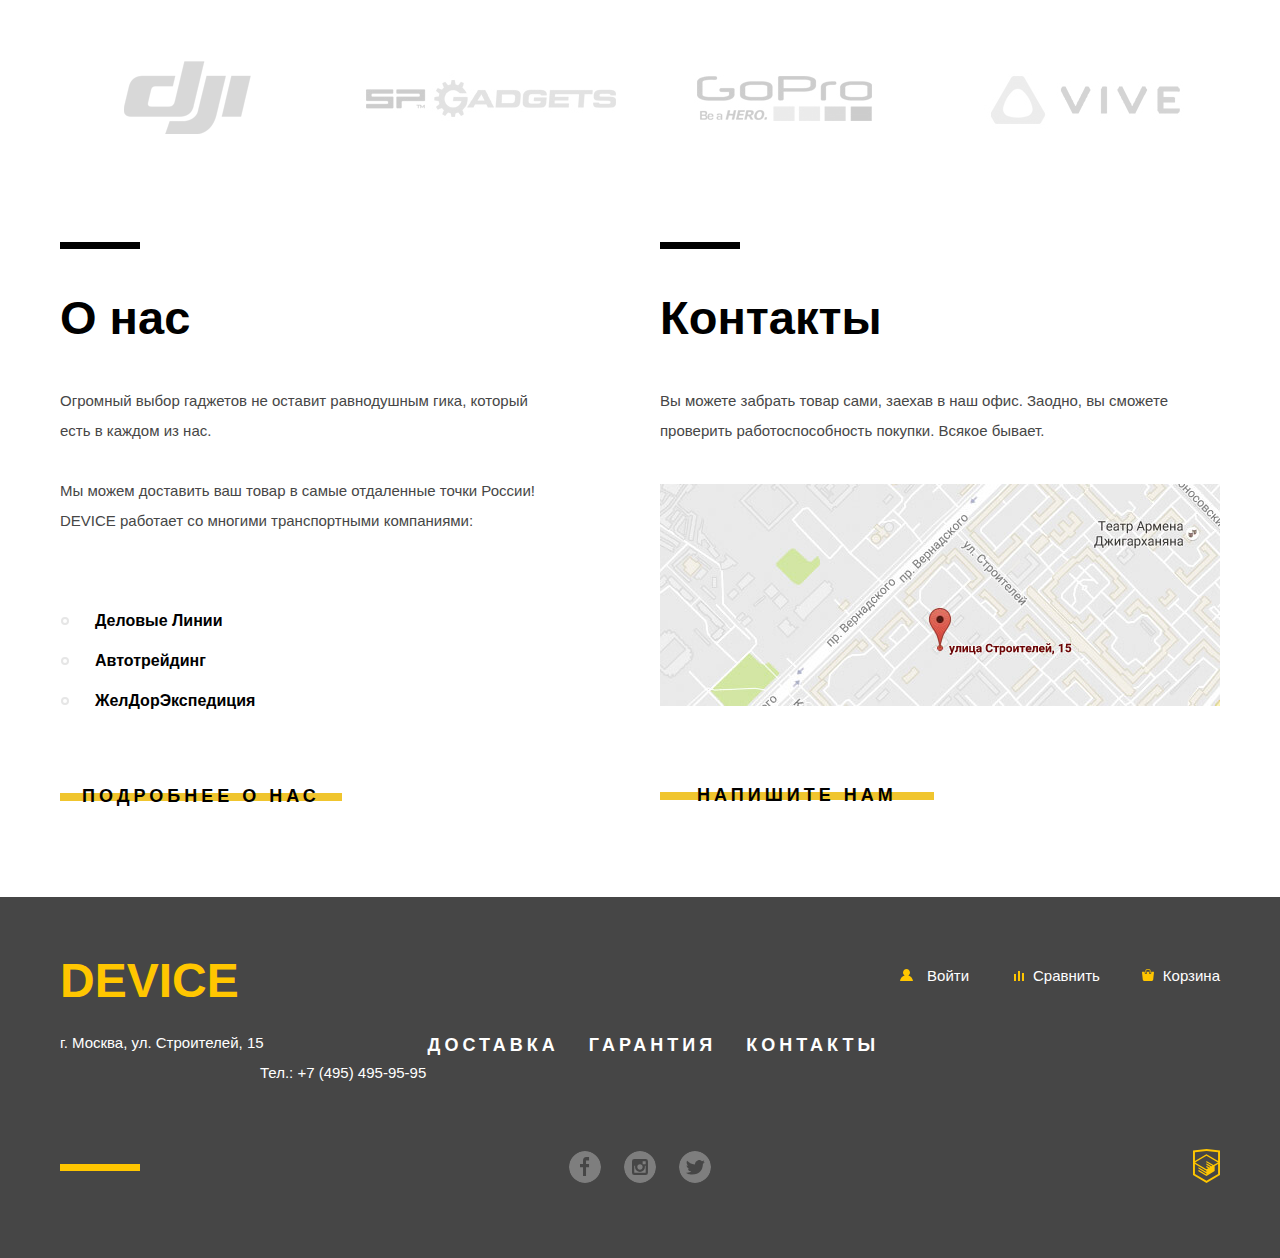
==== commit f67f76e1: "end" ====
--- a/index.html
+++ b/index.html
@@ -10,22 +10,24 @@
 
 <body>
   <header class="header-page header">
+    <div class="header-page__wrapper">
     <h1 class="visually-hidden">Девайс - интернет магазин гаджетов</h1>
     <h1 class="header__logo"><a class="header__logo-link" href="#">device</a></h1>
     <nav class="header__nav">
       <div class="header__user-row">
-        <form class="header__form form" action="https://echo.htmlacademy.ru">
+        <form class="header__form form" tabindex="0" action="https://echo.htmlacademy.ru">
           <input class="form__search" type="search" name="search" placeholder="Поиск по сайту">
+          <button type="submit" tabindex="0" class="form__button">Найти</button>
         </form>
         <ul class="user-nav">
-          <li class="user-nav__item"><a class="user-nav__link" href="#">Войти</a></li>
-        </ul>
-        <div class="header__compare compare"><a class="compare__link" href="#">Сравнить</a></div>
-        <div class="header__basked basked"><a class="basked__link" href="#">Корзина</a></div>
+          <li class="user-nav__item"><a class="user-nav__link user-nav__link--top-user-img" href="#">Войти</a></li>
+        </ul>
+        <div class="header__compare compare"><a class="compare__link compare__link--top-img" href="#">Сравнить</a></div>
+        <div class="header__basked basked"><a class="basked__link basked__link--top-img" href="#">Корзина</a></div>
       </div>
       <div class="header__main-row">
         <ul class="main-menu main-menu--left">
-          <li class="main-menu__item"><a class="main-menu__link" href="catalog.html">Каталог товаров</a>
+          <li class="main-menu__item"><a class="main-menu__link main-menu__link--cross" href="catalog.html">Каталог товаров</a>
             <div class="catalog-list__wrapper">
               <ul class="catalog-list">
                 <li class="catalog-list__item"><a class="catalog-list__link" href="#">Виртуальная реальность</a></li>
@@ -43,12 +45,13 @@
           </li>
         </ul>
         <ul class="main-menu main-menu--right">
-          <li class="main-menu__item"><a class="main-menu__link" href="#">Доставка</a></li>
-          <li class="main-menu__item"><a class="main-menu__link" href="#">Гарантия</a></li>
-          <li class="main-menu__item"><a class="main-menu__link" href="#">Контакты</a></li>
+          <li class="main-menu__item second-item"><a class="main-menu__link" href="#">Доставка</a></li>
+          <li class="main-menu__item second-item"><a class="main-menu__link" href="#">Гарантия</a></li>
+          <li class="main-menu__item second-item"><a class="main-menu__link" href="#">Контакты</a></li>
         </ul>
       </div>
     </nav>
+    </div>
   </header>
   <main class="main-page main">
     <section class="slider">
@@ -59,14 +62,31 @@
           <input type="radio" name="radio">
         </div>
         <div class="slider-list__item">
-          <img class="slider-list__image" src="img/slider-1.png" alt="Самая длинная палка для селфи">
+          <img class="slider-list__image" width="384" height="486" src="img/slider-1.png" alt="Самая длинная палка для селфи">
           <div class="slider-list__wrapper">
             <span class="slider-list__number">01</span>
-            <h2 class="slider-list__title">Делай селфи, как Бен Стиллер!</h2>
+            <h2 class="slider-list__title">Делай селфи,<br> как Бен Стиллер!</h2>
             <p class="slider-list__description">
               Самая длинная палка для селфи доступна в нашем магазине. Восемь (Восемь, Карл!) метров длиной и весом всего 5 килограмм.
             </p>
             <a class="slider-list__link button" href="#">Подробнее</a>
+ 
+
+<ul class="slider__radio-list">
+  <li class="slider__radio-item"><label>
+    <input type="radio" class="filter-input filter-input-radio visually-hidden" name="power-supply" value="battery" checked>
+    <span class="radio-indicator"></span>
+  </label></li>
+  <li class="slider__radio-item"><label>
+    <input type="radio" class="filter-input filter-input-radio visually-hidden" name="power-supply" value="network">
+    <span class="radio-indicator"></span>
+  </label></li>
+  <li class="slider__radio-item"><label>
+    <input type="radio" class="filter-input filter-input-radio visually-hidden" name="power-supply" value="network">
+    <span class="radio-indicator"></span>
+  </label></li>
+</ul>
+
             <table class="slider-list__options options">
               <tr>
                 <td class="options__attribute">8,5 м</td>
@@ -81,7 +101,7 @@
             </table>
           </div>
         </div>
-        <div class="slider-list__item">
+        <!-- <div class="slider-list__item">
           <img class="slider-list__image" src="img/slider-2.png" alt="Самая длинная палка для селфи">
           <div class="slider-list__wrapper">
             <span class="slider-list__number">02</span>
@@ -99,8 +119,8 @@
               </tr>
             </table>
           </div>
-        </div>
-        <div class="slider-list__item">
+        </div> -->
+        <!-- <div class="slider-list__item">
           <img class="slider-list__image" src="img/slider-3.png" alt="Самая длинная палка для селфи">
           <div class="slider-list__wrapper">
             <span class="slider-list__number">03</span>
@@ -120,71 +140,85 @@
               </tr>
             </table>
           </div>
-        </div>
+        </div> -->
       </div>
     </section>
     <section class="category">
-      <h1 class="visully-hidden">Категории товаров</h1>
+      <h1 class="visually-hidden">Категории товаров</h1>
       <ul class="category__list">
-        <li class="category__item">
-          <img src="img/popular-1.svg" alt="Виртуальная реальность">
+        <li class="category__item"><a class="category__link" href="#">
+          <div class="category__square-wrapper">
+          <img class="category__image" src="img/popular-1.svg" alt="Виртуальная реальность"></div>
           <h3 class="category__title">Виртуальная реальность</h3>
-        </li>
-        <li class="category__item">
-          <img src="img/popular-2.svg" alt="Моноподы для селфи">
-          <h3 class="category__title">Моноподы для селфи</h3>
-        </li>
-        <li class="category__item">
-          <img src="img/popular-3.svg" alt="Экшн-камеры">
-          <h3 class="category__title">Экшн-камеры</h3>
-        </li>
-        <li class="category__item">
-          <img src="img/popular-4.svg" alt="Фитнес-браслеты">
-          <h3 class="category__title">Фитнес-браслеты</h3>
-        </li>
-        <li class="category__item">
-          <img src="img/popular-5.svg" alt="Умные часы">
-          <h3 class="category__title">Умные часы</h3>
-        </li>
-        <li class="category__item">
-          <img src="img/popular-6.svg" alt="Квадрокоптеры">
-          <h3 class="category__title">Квадрокоптеры</h3>
+          </a>
+        </li>
+        <li class="category__item"><a class="category__link" href="#">
+          <div class="category__square-wrapper">
+          <img class="category__image category__image--bottom" src="img/popular-2.svg" alt="Моноподы для селфи"></div>
+          <h3 class="category__title category__title--modif">Моноподы для селфи</h3></a>
+        </li>
+        <li class="category__item"><a class="category__link" href="#"><div class="category__square-wrapper">
+          <img class="category__image" src="img/popular-3.svg" alt="Экшн-камеры"></div>
+          <h3 class="category__title">Экшн-камеры</h3></a>
+        </li>
+        <li class="category__item"><a class="category__link" href="#"><div class="category__square-wrapper">
+          <img class="category__image" src="img/popular-4.svg" alt="Фитнес-браслеты"></div>
+          <h3 class="category__title">Фитнес-браслеты</h3></a>
+        </li>
+        <li class="category__item"><a class="category__link" href="#"><div class="category__square-wrapper">
+          <img class="category__image" src="img/popular-5.svg" alt="Умные часы"></div>
+          <h3 class="category__title">Умные часы</h3></a>
+        </li>
+        <li class="category__item"><a class="category__link" href="#"><div class="category__square-wrapper">
+          <img class="category__image" src="img/popular-6.svg" alt="Квадрокоптеры"></div>
+          <h3 class="category__title">Квадрокоптеры</h3></a>
         </li>
       </ul>
     </section>
     <section class="offers">
+      <div class="offers__wrapper">
       <h2 class="visually-hidden">Специальные предложения</h2>
+      
+      <input id="delivery-btn" name="btn" class="visually-hidden delivery-btn" type="radio" value="delivery" checked />
+      <input id="guaranty-btn" name="btn" class="visually-hidden guaranty-btn" type="radio" value="guaranty" />
+      <input id="credit-btn" name="btn" class="visually-hidden credit-btn" type="radio" value="credit" />
+      
       <ul class="offers__list">
-        <li class="offers__item"><a class="offers__link" href="#">Доставка</a></li>
-        <li class="offers__item"><a class="offers__link" href="#">Гарантия</a></li>
-        <li class="offers__item"><a class="offers__link" href="#">Кредит</a></li>
-      </ul>
-      <div class="offers__description delivery">
+        <li class="offers__item offers__item--delivery">
+          <label for="delivery-btn">
+            <a class="offers__link button offers__link--delivery">Доставка</a>
+          </label>
+        </li>
+        <li class="offers__item offers__item--guaranty"><label for="guaranty-btn"><a class="offers__link button offers__link--guaranty">Гарантия</a></label></li>
+        <li class="offers__item offers__item--credit"><label for="credit-btn"><a class="offers__link button offers__link--credit">Кредит</a></label></li>
+      </ul>
+      <div title="доставка" class="offers__description delivery">
         <h2 class="offers__title title">Доставка</h2>
         <p class="offers__specification">
           Мы с удовольствием доставим ваш товар прямо к вашему подъезду совершенно бесплатно! Ведь мы неплохо заработаем, поднимая его на ваш этаж
         </p>
       </div>
-      <div class="offers__description guaranty">
+      <div title="гарантия" class="offers__description guaranty">
         <h2 class="offers__title title">Гарантия</h2>
         <p class="offers__specification">
           Если из-за возгорания купленного у нас товара у вас сгорит дом — не переживайте, мы выдадим вам новый. Товар, не дом, конечно же
         </p>
       </div>
-      <div class="offers__description credit">
+      <div title="кредит" class="offers__description credit">
         <h2 class="offers__title title">Кредит</h2>
         <p class="offers__specification description">
           Залезть в долговую яму стало проще! Кредитные консультанты подберут для вас наиболее выгодные условия кредита. Выгодные для нашего банка, разумеется.
         </p>
+      </div>
       </div>
     </section>
     <section class="logotype">
       <h2 class="visually-hidden">Список брендов</h2>
       <ul class="logotype__list">
-        <li class="logotype__item"><a class="logotype__link" href="#"><img class="logotype__img" src="img/logo-1.png" alt=""></a></li>
-        <li class="logotype__item"><a class="logotype__link" href="#"><img class="logotype__img" src="img/logo-2.png" alt=""></a></li>
-        <li class="logotype__item"><a class="logotype__link" href="#"><img class="logotype__img" src="img/logo-3.png" alt=""></a></li>
-        <li class="logotype__item"><a class="logotype__link" href="#"><img class="logotype__img" src="img/logo-4.png" alt=""></a></li>
+        <li class="logotype__item logotype__item--dji"><a class="logotype__link" href="#"><img class="logotype__img" src="img/logo-1.png" width="260" height="100" alt="dji"></a></li>
+        <li class="logotype__item logotype__item--spgadgets"><a class="logotype__link" href="#"><img class="logotype__img" src="img/logo-2.png" width="260" height="100" alt="spGadgets"></a></li>
+        <li class="logotype__item logotype__item--gopro"><a class="logotype__link" href="#"><img class="logotype__img" src="img/logo-3.png" width="260" height="100" alt="GoPro"></a></li>
+        <li class="logotype__item logotype__item--vive"><a class="logotype__link" href="#"><img class="logotype__img" src="img/logo-4.png" width="260" height="100" alt="vive"></a></li>
       </ul>
     </section>
     <div class="information-wrapper">
@@ -210,7 +244,7 @@
         </p>
         <div class="contacts__map map">
           <a class="map__link" href="#">
-                    <img class="map__img" src="img/map.jpg" alt="улица Строителей, 15" />
+                    <img class="map__img map__link" src="img/map.jpg" alt="улица Строителей, 15" />
                 </a>
         </div>
         <a class="contacts__link button" href="#">Напишите нам</a>
@@ -218,11 +252,12 @@
     </div>
   </main>
   <footer class="footer-page footer">
+    <div class="footer__wrapper">
     <div class="footer__top-wrapper">
       <h1 class="footer__logo"><a class="footer__logo-link" href="#">device</a></h1>
       <div class="footer__user-row">
-        <ul class="user-nav">
-          <li class="user-nav__item"><a class="user-nav__link user-nav__link--footer" href="#">Войти</a></li>
+        <ul class="user-nav user-nav--footer">
+          <li class="user-nav__item user-nav__item--footer"><a class="user-nav__link user-nav__link--footer" href="#">Войти</a></li>
         </ul>
         <div class="footer__compare compare"><a class="compare__link compare__link--footer" href="#">Сравнить</a></div>
         <div class="footer__basked basked"><a class="basked__link basked__link--footer" href="#">Корзина</a></div>
@@ -238,19 +273,29 @@
       <p class="footer__phone" aria-label="Адрес">Тел.: +7 (495) 495-95-95</p>
     </div>
     <div class="footer__bottom-wrapper">
+      <div class="footer__row"><span class="visually-hidden">yellow-row</span></div>
       <ul class="footer__social social-list">
-        <li class="social-list__item"><a class="social-list__link" href="">Фейсбук</a></li>
-        <li class="social-list__item"><a class="social-list__link" href="">Инстаграм</a></li>
-        <li class="social-list__item"><a class="social-list__link" href="">Твиттер</a></li>
+        <li class="social-list__item"><a aria-label="Фейсбук" class="social-list__link social-list__link--fb" href=""><span class="visually-hidden">Фейсбук</span></a></li>
+        <li class="social-list__item"><a aria-label="Инстаграм" class="social-list__link social-list__link--inst" href=""><span class="visually-hidden">Инстаграм</span></a></li>
+        <li class="social-list__item"><a aria-label="Твиттер" class="social-list__link social-list__link--tw" href=""><span class="visually-hidden">Твиттер</span></a></li>
       </ul>
       <a class="footer__academy-logo" href="#"><img class="footer__academy-link" src="img/logo-html.svg" alt="Логотип htmlacademy"></a>
     </div>
+    </div>
   </footer>
+  
+
+
   <section class="modal modal-map">
     <h2 class="visually-hidden">Как до нас добраться</h2>
-    <img class="visually-hidden" src="img/map-big.jpg" width="994" height="593" alt="Офис компании по адресу ул. Строителей, 15" />
-    <button class="modal-map__close" type="button" aria-label="Закрыть">Закрыть</button>
+   
+    <button class="modal-map__close js-close" type="button"></button>
+    <iframe src="https://www.google.com/maps/embed?pb=!1m18!1m12!1m3!1d2249.112374947354!2d37.527429315886515!3d55.687034004530034!2m3!1f0!2f0!3f0!3m2!1i1024!2i768!4f13.1!3m3!1m2!1s0x46b54cf65f5c8955%3A0x694710ccd55501e!2z0YPQuy4g0KHRgtGA0L7QuNGC0LXQu9C10LksIDE1LCDQnNC-0YHQutCy0LAsIDExOTMxMQ!5e0!3m2!1sru!2sru!4v1530649129459" width="960" height="559" frameborder="0" style="border:0" allowfullscreen></iframe>
   </section>
+
+
+
+
   <section class="modal modal-write-us">
 
 
@@ -258,34 +303,34 @@
 
       <div class="write-us-form__part">
         <div class="write-us-form__input-container">
-          <label for="username">Ваше имя:</label>
-          <input type="text" class="custom-input" name="username" id="username" placeholder="Имя Фамилия">
+          <p class="write-us-form__wrapper"><label for="username">Ваше имя:</label></p>
+          <p class="write-us-form__wrapper"><input type="text" class="custom-input your-name" name="username" id="username" placeholder="Имя Фамилия"></p>
         </div>
 
         <div class="write-us-form__input-container">
-          <label for="user_email">Ваш e-mail:</label>
-          <input type="email" class="custom-input" name="user_email" id="user_email" placeholder="email@example.com" required>
-        </div>
-      </div>
-
-      <div class="write-us-form__part write-us-form__part--for-mail">
-        <div class="write-us-form__input-container write-us-form__input-container--for-textarea">
-          <label for="user_mailtext">Текст письма:</label>
-          <textarea name="user_mailtext" class="custom-input write-us-form__textarea" id="user_mailtext" placeholder="В свободной форме">
-        </textarea>
+          <p class="write-us-form__wrapper"><label for="user_email">Ваш e-mail:</label></p>
+          <p class="write-us-form__wrapper"><input type="email" class="custom-input email" name="user_email" id="user_email" placeholder="email@example.com" required></p>
+        </div>
+      </div>
+      <div class="write-us-form__part--for-mail">
+    <div class="write-us-form__input-container--for-textarea">
+          <p class="write-us-form__wrapper"><label for="user_mailtext">Текст письма:</label></p>
+          <p class="write-us-form__wrapper">
+<textarea placeholder="В свободной форме" name="user_mailtext" class="custom-input write-us-form__textarea" id="user_mailtext"></textarea></p>
         </div>
         <div class="write-us-form__btn-container">
-          <button type="submit" class="btn">Отправить</button>
-        </div>
-      </div>
-    <button type="button" class="write-us-form__close button">
-      <span class="visually-hidden">Скрыть</span>
+          <button type="submit" class="write-us-form__button button">Отправить</button>
+        </div>
+      </div>
+    <button type="button" class="write-us-form__close">
+      <span class="visually-hidden"></span>
     </button>
   </form>
 
 
 
   </section>
+  <script src="js/script.js"></script>
 </body>
 
 </html>
--- a/css/style.css
+++ b/css/style.css
@@ -1,39 +1,51 @@
+@font-face {
+  font-family: 'Gilroy';
+  font-weight: bold;
+  font-style: normal;
+  src: local('Gilroy ExtraBold'), local('Gilroy-ExtraBold'),
+  url('../fonts/gilroyextrabold.woff2') format('woff2'),
+  url('../fonts/gilroyextrabold.woff') format('woff');
+}
+
+@font-face {
+  font-family: 'Gilroy';
+  font-weight: normal;
+  font-style: normal;
+  src: local('Gilroy Light'), local('Gilroy-Light'),
+  url('../fonts/gilroylight.woff2') format('woff2'),
+  url('../fonts/gilroylight.woff') format('woff');
+}
+
+@font-face {
+  font-family: 'Open Sans';
+  font-weight: normal;
+  font-style: normal;
+  src: local('Open Sans Regular'), local('OpenSans-Regular'),
+  url('../fonts/opensans.woff2') format('woff2'),
+  url('../fonts/opensans.woff') format('woff');
+}
+
+@font-face {
+  font-family: 'Open Sans';
+  font-weight: lighter;
+  font-style: normal;
+  src: local('Open Sans Light'), local('OpenSans-Light'),
+  url('../fonts/opensanslight.woff2') format('woff2'),
+  url('../fonts/opensanslight.woff') format('woff');
+}
+
+
 body {
   padding: 0;
   margin: 0;
-  font-family: "gilroylight", "Arial", sans-serif;
+  font-family: "Gilroy", "Arial", sans-serif;
+  font-weight: lighter;
   font-size: 15px;
   line-height: 30px;
   color: #000000;
   background-color: #ffffff;
   min-width: 1200px;
-}
-
-@font-face {
-    font-family: 'open_sanslight';
-    src: url('../fonts/opensans-light-webfont.woff2') format('woff2'),
-         url('../fonts/opensans-light-webfont.woff') format('woff');
-    font-weight: normal;
-    font-style: normal;
-
-}
-
-@font-face {
-    font-family: 'gilroyextrabold';
-    src: url('../fonts/gilroyextrabold-webfont.woff2') format('woff2'),
-         url('../fonts/gilroyextrabold-webfont.woff') format('woff');
-    font-weight: normal;
-    font-style: normal;
-
-}
-
-@font-face {
-    font-family: 'gilroylight';
-    src: url('../fonts/gilroylight-webfont.woff2') format('woff2'),
-         url('../fonts/gilroylight-webfont.woff') format('woff');
-    font-weight: normal;
-    font-style: normal;
-
+  /* position:  relative; */
 }
 
 .visually-hidden {
@@ -49,13 +61,27 @@
 }
 
 .header-page {
-	background-color: #f7e296;
+	/*background-color: #f7e296;*/
+	width: 1160px;
+	padding: 0 20px;
+	margin: 0 auto;
+}
+
+.header-page__wrapper {
+	 padding: 17px 60px 44px;
+	 background-image: -webkit-linear-gradient(#fff 0%, #fff 40px, #f7e296 40px);
+	 background-image: -o-linear-gradient(#fff 0%, #fff 40px, #f7e296 40px);
+	 background-image: linear-gradient(#fff 0%, #fff 40px, #f7e296 40px);
+}
+
+.header-page__wrapper--catalog {
+	padding: 17px 60px 49px;
 }
 
 .header__logo {
-	margin: 0;
-	padding: 0;
-	font-family: "Gilroy", "Arial", sans-serif;
+	margin: 0px 0 19px -1px;
+	padding: 0;
+	font-weight: bold;
 	font-size: 48px;
 	line-height: 48px;
 	text-transform: uppercase;
@@ -65,132 +91,783 @@
 	color: #000000;
 }
 
+.header__logo-link:hover,
+.header__logo-link:focus {
+	opacity: 0.6;
+}
+
+.header__logo-link:active {
+	opacity: 0.3;
+}
+
+.header__user-row {
+	display: flex;
+	/* flex-wrap: wrap; */
+	/* flex-direction:  row-reverse; */
+	margin: 0 0 19px 0;
+}
+.form__search {
+	border: none;
+	background-color: #f7e296;
+	position: relative;
+	/* padding: 0 0 0 30px; */
+}
+
+.form__search::before {
+	content: "";
+	display: block;
+	position: absolute;
+	width: 16px;
+	height: 16px;
+	background-image: url("../img/search.svg");
+	background-color: black;
+	left: 0;
+} 
+
+.header__form {
+	width: 445px;
+	min-height: 49px;
+	display: flex;
+}
+
+.form__search {
+  border: none;
+  padding-left: 37px;
+  padding-bottom: 19px;
+  background-color: #f7e296;
+  background-image: url("../img/search.svg");
+  background-repeat: no-repeat;
+  background-position: 3px 6px;
+  position: relative;
+  cursor: pointer;
+  width: 100%;
+}
+
+.form:focus > .form__search {
+border-bottom: 2px solid black;
+	transition: all ease 1s;
+	width: 81%;
+}
+
+.form:focus  .form__button {
+	visibility: visible;
+	cursor: pointer;
+	display: block;
+}
+
+.form__search:focus + .form__button {
+	visibility: visible;
+	cursor: pointer;
+	display: block;
+}
+
+
+.form__button {
+	padding: 0;
+	margin: 0 0 0 auto;
+	font-family: "Open Sans", "Arial", sans-serif;
+	font-weight: lighter;
+	padding: 13px 19px;
+	border: 2px solid #000000;
+	background-color: #f7e296;
+	visibility: hidden;
+}
+
+.form__button:focus,
+.form__button:hover {
+	background-color: #000000;
+	color: #ffffff;
+}
+
+.form__button:focus {
+	background-color: red;
+}
+
+.form__button:active {
+	background-color: #000000;
+	color: rgba(255, 255, 255, 0.3);
+	visibility: visible;
+}
+
 .user-nav {
-	margin: 0;
+	margin: 0px 28px 0 95px;
+	width: 250px;
 	padding: 0;
 	list-style: none;
+	display:  flex;
+	flex-wrap:  wrap;
+}
+
+.user-nav--catalog {
+	margin: 0px 28px 0 95px;
+	width: 250px;
+	/* border:  1px solid; */
+}
+
+.user-nav__item {
+	position: relative;
 }
 
 .user-nav__link {
 	color: #000000;
+	padding: 0 0 0 25px;
+}
+
+.user-nav__link--exit {
+	opacity: 0.3;
+	padding: 0;
+	margin: 0 0 0 25px
+}
+
+.user-nav__link:hover,
+.user-nav__link:focus,
+.compare__link:hover,
+.compare__link:focus,
+.basked__link:hover,
+.basked__link:focus {
+	opacity: 0.6;
+}
+
+.user-nav__link:active,
+.compare__link:active,
+.basked__link:active {
+	opacity: 0.3;
+}
+
+.user-nav__link--top-user-img::before {
+	content: "";
+	display: block;
+	position: absolute;
+	width: 13px;
+	height: 12px;
+	background-image: url("../img/user.svg");
+	top: 8px;
+	left: 0px;
+}
+
+.compare {
+	margin: 0 35px 0 0;
+	min-width: 93px;
+	position: relative;
+}
+
+.compare-catalog {
+	/* margin: 0px 0 0 83px; */
+}
+
+.basked {
+	/* margin: 0 0 0 36px; */
+	position: relative;
 }
 
 .compare__link,
 .basked__link {
 	color: #000000;
+	padding: 0 0 0 28px;
+}
+
+.compare__link--top-img::before {
+	content: "";
+	display: block;
+	position: absolute;
+	width: 10px;
+	height: 10px;
+	background-image: url("../img/compare.svg");
+	top: 10px;
+	left: 8px;
+}
+
+.basked__link--top-img::before {
+	content: "";
+	display: block;
+	position: absolute;
+	width: 12px;
+	height: 12px;
+	background-image: url("../img/cart.svg");
+	top: 8px;
+	left: 5px;
+}
+
+.header__main-row {
+	display: flex;
+	position: relative;
 }
 
 .main-menu {
 	margin: 0;
 	padding: 0;
+	list-style: none;
+	width: auto;
+}
+
+.catalog-list__wrapper {
+	display: flex;
+	flex-wrap: wrap;
+	position: absolute;
+	background-color: #f7e296;
+	margin: 0 0 0 -60px;
+	padding-bottom: 44px;
+	padding-top: 10px;
+	width: 1160px;
+	visibility: hidden;
+	box-sizing: border-box;
+	z-index:  5;
+}
+
+.main-menu li:hover > .catalog-list__wrapper {
+	visibility: visible;
 }
 
 .main-menu__item {
-	font-family: "gilroyextrabold", "Arial", sans-serif;
+	/* margin: 0 40px 0 0; */
+	font-weight: bold;
 	font-size: 18px;
 	line-height: 24px;
 	text-transform: uppercase;
 	font-weight: extrabold;
+	letter-spacing: 3px;
+	/* width: 270px; */
+	/* border: 1px solid; */
+	/* width:  auto; */
+	/* border: 1px solid black; */
+}
+
+
+.main-menu__item:nth-child(2) {
+	margin: 0 112px 0 0;
+}
+
+.second-item:first-child {
+	margin: 0px 41px 0 0;
 }
 
 .main-menu__link {
 	color: #000000;
+	/* padding: 0 32px 0 0; */
+	position: relative;
+}
+
+.main-menu__link--cross {
+	 /* padding: 0 32px 0 0; */
+}
+
+
+.main-menu__link--cross::before,
+.main-menu__link--cross::after {
+	content: "";
+	display: block;
+	position: absolute;
+	width: 16px;
+	height: 2px;
+	background-color: #000000;
+	opacity: 0.3;
+	right: -19px;
+	top: 9px;
+}
+
+.main-menu__link--cross::after {
+	transform: rotate(90deg);
+}
+
+.main-menu__link:hover,
+.main-menu__link:focus,
+.catalog-list__link:hover,
+.catalog-list__link:focus {
+	opacity: 0.6;
+}
+
+.main-menu__link:active,
+.catalog-list__link:active {
+	opacity: 0.3;
+}
+
+.main-menu--right {
+	margin: 0 0 0 330px;
+	display: flex;
 }
 
 .catalog-list {
 	margin: 0;
 	padding: 0;
 	list-style: none;
+	width: 200px;
+}
+
+.catalog-list:nth-child(1) {
+	margin: 0 0 0 60px;
 }
 
 .catalog-list__item {
-	font-family: "gilroyextrabold", "Arial", sans-serif;
+	font-weight: normal;
 	font-size: 15px;
 	line-height: 36px;
 	text-transform: none;
+	letter-spacing: 0;
 }
 
 .catalog-list__link {
 	color: #000000;
 }
 
+.slider {
+	width: 1160px;
+	margin: 0 auto 106px auto;
+	background-image: -webkit-linear-gradient(#f7e296 120px, #fff 120px, #fff);
+    background-image: -o-linear-gradient(#f7e296 120px, #fff 120px, #fff);
+    background-image: linear-gradient(#f7e296 120px, #fff 120px, #fff);
+}
+
+.slider-list__toggle {
+	display: none;
+}
+
+.slider-list__item {
+	width: 1160px;
+	display: flex;
+}
+
+.slider-list__image {
+	margin: 9px 125px 0 90px;
+}
+
+.slider-list__wrapper {
+	position: relative;
+	/* border:  1px solid; */
+	display:  flex;
+	flex-wrap:  wrap;
+	/* min-height: 488px; */
+}
+
+.slider__radio-wrapper {
+	margin: 7px 0 0 180px;
+	/* border:  1px solid; */
+	width: 80px;
+}
+
+.slider__radio-toggler {
+	margin:0 10px 0 0;
+}
+
+.slider__radio-toggler:last-child {
+	margin: 0;
+}
+
+.slider__radio-toggler::before {
+	content: "";
+	display: block;
+	position: absolute;
+	width: 23px;
+	height: 23px;
+	background-image: url(../img/slider-button-empty.svg);
+}
+
 .slider-list__number {
-	font-family: "gilroyextrabold", "Arial", sans-serif;
+	position: absolute;
+	font-weight: bold;
 	font-size: 179.2px;
 	line-height: 179.2px;
+	top: -5px;
+	right: 49px;
+	z-index: 0;
+	color: #ffffff;
+	/*position: relative;*/
+}
+
+.slider-list__wrapper::before {
+	content: "";
+	display: block;
+	position: absolute;
+	width: 100px;
+	height: 7px;
+	top: 46px;
+	left: 1px;
+	background-color: #ffffff;
 }
 
 .slider-list__title {
-	margin: 0;
-	padding: 0;
-	font-family: "gilroyextrabold", "Arial", sans-serif;
+	margin: 88px 0 16px 0px;
+	padding: 0;
+	font-weight: bold;
 	font-size: 47px;
 	line-height: 56px;
+	z-index: 4;
+	letter-spacing: 1px;
 }
 
 .slider-list__description {
-	margin: 0;
-	padding: 0;
+	font-family: "Open Sans", "Arial", sans-serif;
+	font-weight: lighter;
+	margin: 0 0 39px 0;
+	width: 485px;
+	/*border: 1px solid black;*/
+	padding: 0;
+	/* display:  block; */
 	color: #464646;
 }
 
+.slider-list__link {
+	display: inline-block;
+	margin: 0 0 45px 0;
+}
+
+.slider__radio-list {
+	position: relative;
+	margin: 15px 0 0 180px;
+	height: 30px;
+	padding:  0;
+	display:  flex;
+	flex-wrap: wrap;
+	list-style: none;
+}
+
+.slider__radio-item {
+	margin: 0px 33px 0 0px;
+}
+
+.filter-input {
+	margin-left: 10px;
+}
+
+.slider__radio-list input[type="radio"] + .radio-indicator {
+  content: "";
+  width: 12px;
+  height: 12px;
+  position: absolute;
+  background-image: url(../img/slider-button-empty.svg);
+  background-repeat: no-repeat;
+}
+
+.slider__radio-list input[type="radio"]:checked + .radio-indicator {
+  content: "";
+  width: 12px;
+  height: 12px;
+  position: absolute;
+  background-image: url(../img/slider-button.svg);
+  background-repeat: no-repeat;
+}
+
 .button {
-	font-family: "gilroyextrabold", "Arial", sans-serif;
+	font-weight: bold;
 	font-size: 18px;
 	line-height: 24px;
-	background-color: #f0c52e;
 	color: #000000;
 	text-transform: uppercase;
 	font-weight: bold;
+	letter-spacing: 3px;
+	padding: 9px 5px;
+	min-width: 210px;
+	text-align: center;
+	position: relative;
+	z-index: 5;
+	/* margin:  0; */
+}
+
+.button:active {
+	color: rgba(0, 0, 0, 0.3);
+}
+
+.button::before {
+	content: "";
+	width: 100%;
+	height: 8px;
+	display: block;
+	background-color: #f0c52e;
+	vertical-align: center;
+	position:  absolute;
+	 top: 17px; 
+	left: 0;
+	z-index: -1;
+}
+
+.button:hover::before {
+	content: "";
+	width: 100%;
+	height: 40px;
+	display: block;
+	background-color: #f0c52e;
+	vertical-align: center;
+	left: 0;
+	z-index: -1;
+	transition: all 200ms ease-out;
+	top : 0 ;
+  	bottom : 0 ;
+}
+
+.slider-list__options {
+	/* border: 1px solid; */
+	margin:  0;
+	/* padding: 0px 0 0px 0; */
 }
 
 .options__attribute {
-	font-family: "gilroylight", "Arial", sans-serif;
+	/* display:  block; */
 	font-size: 36px;
-	font-size: 48px;
+	/* font-size: 48px; */
+	line-height: 48px;
+	/*width: 140px;*/
+	padding: 0 76px 5px 0;
+	/* margin: 32px 0 0 0; */
 }
 
 .options__property {
 	font-size: 13px;
 	line-height: 20px;
 	color: #464646;
+	/* padding: 0px 0 0 0; */
+}
+
+.category {
+	width: 1160px;
+	padding: 0 20px;
+	margin: 0 auto 141px auto;
 }
 
 .category__list {
 	margin: 0;
 	padding: 0;
 	list-style: none;
-}
+	display: flex;
+	flex-wrap: wrap;
+}
+
+.category__item {
+	margin: 0 40px 0 0;
+}
+
+.category__item:last-child {
+	margin: 0;
+}
+
+.category__square-wrapper {
+	width: 160px;
+	height: 160px;
+	margin: 0 0 33px 0;
+	background-color: #f7e296;
+	display: flex;
+	justify-content: center;
+	align-items: center;
+}
+
+.category__link:hover > .category__square-wrapper,
+.category__link:focus > .category__square-wrapper {
+	background-color: #f0c52e;
+	transition: 1s;
+}
+
+.category__link:active > .category__square-wrapper {
+	background-color: #f0c52e;
+}
+
+.category__image--bottom {
+	align-self: flex-end;
+}
+
+.category__link:active > .category__title {
+	opacity: 0.3;
+}
+
+.category__link:active > .category__square-wrapper .category__image {
+	opacity: 0.3;
+}
+
+/*.category__image:active {
+	opacity: 0.3;
+}*/
 
 .category__title {
 	margin: 0;
 	padding: 0;
-	font-family: "gilroyextrabold", "Arial", sans-serif;
+	width: 160px;
+	font-weight: bold;
 	font-size: 18px;
 	line-height: 24px; 
+	color: #000000;
+}
+
+.category__title--modif {
+	width: 125px;
+}
+
+.offers {
+    background-image: -webkit-linear-gradient(#fff, #fff 100px, #e5e5e5 100px);
+    background-image: -o-linear-gradient(#fff, #fff 100px, #e5e5e5 100px);
+    background-image: linear-gradient(#fff, #fff 40px, #e5e5e5 40px);
+}
+
+.offers__wrapper {
+	width: 1160px;
+	padding: 0 20px;
+	margin: 30px auto 0 auto;
+	display: flex;
 }
 
 .offers__list {
-	margin: 0;
-	padding: 0;
+	margin: 0 0 46px 0;
+	padding: 20px 0 70px 0;
 	list-style: none;
+	position: relative;
+	width: 20%;
+}
+
+.offers__list::before {
+	content: "";
+	display: block;
+	position: absolute;
+	width: 7px;
+	height: 113%;
+	background-color: black;
+	right: -53px;
+	top: -60px;
 }
 
 .offers__item {
-	font-family: "gilroyextrabold", "Arial", sans-serif;
+	margin: 0 0 22px 0;
+	font-weight: bold;
 	font-size: 18px;
 	line-height: 24px;
 	text-transform: uppercase;
+	width: 121%;
 }
 
 .offers__link {
 	color: #000000;
+	width: 160px;
+	display: block;
+	min-width: 150px;
+	padding: 9px 0px;
+}
+
+.delivery-btn:checked ~ .offers__list .offers__link--delivery,
+.guaranty-btn:checked ~ .offers__list .offers__link--guaranty,
+.credit-btn:checked ~ .offers__list .offers__link--credit {
+ 	color: #f0c52e;
+	background-color: black;
+}
+
+.delivery-btn:checked ~ .offers__list .offers__item--delivery,
+.guaranty-btn:checked ~ .offers__list .offers__item--guaranty,
+.credit-btn:checked ~ .offers__list .offers__item--credit {
+ 	color: #f0c52e;
+	background-color: black;
+}
+
+.delivery-btn:checked ~ .offers__list .button::before,
+.guaranty-btn:checked ~ .offers__list .button::before,
+.credit-btn:checked ~ .offers__list .button::before {
+	background-color: #f0c52e;
+}
+
+.delivery-btn:checked ~ .offers__list .offers__link--delivery::before,
+.guaranty-btn:checked ~ .offers__list .offers__link--guaranty::before,
+.credit-btn:checked ~ .offers__list .offers__link--credit::before {
+	display: none;
+}
+
+.offers__link:active {
+	color: #f0c52e;
+}
+
+.delivery-btn:checked ~ .offers__description[title^="доставка"] {
+  display: block;
+}
+.guaranty-btn:checked ~ .offers__description[title^="гарантия"] {
+  display: block;
+}
+.credit-btn:checked ~ .offers__description[title^="кредит"] {
+  display: block;
+}
+
+ .offers__description {
+ 	display: none;
+ }
+
+.offers__link--delivery::before,
+.offers__link--guaranty::before,
+.offers__link--credit::before {
+	content: "";
+	width: 100%;
+	height: 8px;
+	display: block;
+	background-color: #f0c52e;
+	vertical-align: center;
+	position:  absolute;
+	 top: 17px; 
+	left: 0;
+	z-index: -1;
+}
+
+.offers__link--delivery:hover::before,
+.offers__link--guaranty:hover::before,
+.offers__link--credit:hover::before {
+	content: "";
+	width: 100%;
+	height: 40px;
+	display: block;
+	background-color: #f0c52e;
+	vertical-align: center;
+	left: 0;
+	z-index: -1;
+	transition: all 200ms ease-out;
+	top : 0;
+	bottom : 0;
+}
+
+
+.offers__link--delivery:active::before,
+.offers__link--guaranty:active::before,
+.offers__link--credit:active::before {
+	color: #f0c52e;
+	background-color: none;
+	display: none;
+
+}
+
+.offers__item:active ~ .offers__link--delivery::before {
+	display: none;
+	background-color: black;
+	z-index: -1;
+}
+
+.offers__item:active {
+	background-color: black;
+	z-index: 1900;
+}
+
+
+.offers__description {
+	width: 800px;
+	margin: 0 0 0 117px;
+	padding: 15px 0 0 0;
+	/* border:  1px solid; */
+}
+
+.delivery {
+	background-image: url(../img/delivery.svg);
+	background-repeat: no-repeat;
+	background-position: 91.7% 16.1%;
+}
+
+.guaranty {
+	background-image: url(../img/warranty.svg);
+	background-repeat: no-repeat;
+	background-position: 91.7% 16.1%;
+}
+
+.credit {
+	background-image: url(../img/credit.svg);
+	background-repeat: no-repeat;
+	background-position: 91.7% 16.1%;
+}
+
+.offers__specification {
+	width: 430px;
+	margin: 0 0 0 51px;
 }
 
 .title {
-	margin: 0;
-	padding: 0;
-	font-family: "gilroyextrabold", "Arial", sans-serif;
+	margin: -2px 0 32px 52px;
+	padding: 0;
+	font-weight: bold;
 	font-size: 47px;
 	line-height: 48px;
 }
@@ -201,20 +878,146 @@
 	color: #464646;
 }
 
+.logotype {
+	width: 1160px;
+	padding: 0 20px;
+	margin: 0 auto;
+}
+
 .logotype__list {
-	margin: 0;
+	margin: 94px auto 83px auto;
 	padding: 0;
 	list-style: none;
+	display: flex;
+	flex-wrap: wrap;
+	justify-content: space-between;
+	/*border: 1px solid black;*/
+	/* width: 1060px; */
+	position: relative;
+}
+
+.logotype__item {
+	/*border: 1px solid black;*/
+}
+
+.logotype__item--dji {
+	background-image: url(../img/logo-1-grey.png);
+}
+
+.logotype__item--spgadgets {
+	background-image: url(../img/logo-2-grey.png);
+}
+
+.logotype__item--gopro {
+	background-image: url(../img/logo-3-grey.png);
+}
+
+.logotype__item--vive {
+	background-image: url(../img/logo-4-grey.png);
+}
+
+.logotype__img {
+	opacity: 0;
+}
+
+.logotype__img:hover {
+	opacity: 1;
+	transition: 1s;
+}
+
+.information-wrapper {
+	width: 1160px;
+	padding: 0 20px;
+	margin: 0 auto 85px auto;
+	display: flex;
+	flex-wrap: wrap;
+}
+
+.about-us {
+	width: 477px;
+	/*border: 1px solid black;*/
+}
+
+.about-us__title,
+.contacts__title {
+	padding: 52px 0 0 0;
+	position: relative;
+	margin: 0 0 44px 0;
+}
+
+.about-us__title::before,
+.contacts__title::before {
+	content: "";
+	display: block;
+	position: absolute;
+	width: 80px;
+	height: 7px;
+	background-color: #000000;
+	top: 0;
+}
+
+.about-us__list {
+	list-style: none;
+	padding: 35px 0 0 0;
+	margin: 0 0 61px 0;
+}
+
+.about-us__item {
+	padding: 0 0 0 35px;
+	position: relative;
+	font-weight: bold;
+	line-height: 40px;
+	font-size: 16px;
+}
+
+.about-us__item::before {
+	content: "";
+	position: absolute;
+	display: block;
+	width: 4px;
+	height: 4px;
+	border: 2px solid #e6e6e6;
+	border-radius: 50%;
+	left: 1px;
+	top: 16px;
+}
+
+.about-us__link {
+	margin: 0 0 0 0px;
+	letter-spacing: 4px;
+	padding: 10px 22px;
+}
+
+.contacts {
+	width: 560px;
+	margin: 0 0 0 auto;
+	/*border: 1px solid black;*/
+}
+
+.contacts__map {
+	margin: 38px 0 65px 0;
+}
+
+.contacts__link {
+	margin: 0 0 0 0px;
+	padding: 10px 37px;
+	letter-spacing: 4px;
+}
+
+.description {
+	margin: 0 0 30px 0;
 }
 
 .breadcrumbs-list {
-	margin: 0;
+	margin: 0 0 0 59px;
 	padding: 0;
 	list-style: none;
+	display:  flex;
+	flex-wrap:  wrap;
 }
 
 .breadcrumbs-list__item {
-	margin: 0;
+	margin: 0 20px 0 0;
 	padding: 0;
 	font-size: 14px;
 	line-height: 24px;
@@ -222,28 +1025,158 @@
 
 .breadcrumbs__link {
 	color: #000000;
+	padding: 0 20px 0 0;
+	position: relative;
+}
+
+.breadcrumbs__link::before {
+	content: "";
+	display: block;
+	position: absolute;
+	width: 4px;
+	height: 7px;
+	top: 6px;
+	right: 0;
+	background-image: url(../img/nav-arrow.svg);
+}
+
+.title-bar {
+	  background-image: -webkit-gradient(linear, left top, right top, from(#dcdcdc), color-stop(30%, #dcdcdc), color-stop(30%, #ebebeb), to(#ebebeb));
+	  background-image: -webkit-linear-gradient(left, #dcdcdc, #dcdcdc 30%, #ebebeb 30%, #ebebeb);
+	  background-image: -o-linear-gradient(left, #dcdcdc, #dcdcdc 30%, #ebebeb 30%, #ebebeb);
+	  background-image: linear-gradient(to right, #dcdcdc, #dcdcdc 50%, #ebebeb 50%, #ebebeb);
+}
+ 
+.title-bar__wrapper {
+	width: 1160px;
+	padding: 0 20px;
+	margin: 0 auto;
+	display:  flex;
+	flex-wrap:  wrap;
+}
+
+.goods__filter-wrapper {
+	width: 831px;
+	display: flex;
+	flex-wrap: wrap;
+	/* margin: 0 0 0 20px; */
+	/* padding: 0 0 0 81px; */
+	/* margin: 0 0 0 auto; */
+	background-color: #ebebeb;
+}
+
+.filter__list {
+	display: flex;
+	flex-wrap: wrap;
+	padding: 0;
+	margin: 0;
 }
 
 .filter__title {
 	margin: 0;
-	padding: 0;
+	/* margin-left: 18px; */
+	padding: 23px 0 23px 72px;
 	font-size: 16px;
 	line-height: 24px;
 	text-transform: uppercase;
+	/* border: 1px solid; */
+	/* width:  117px; */
+	letter-spacing: 4px;
+}
+
+.container-filter__title {
+	/* border: 1px solid; */
+	width: 240px;
+	/* display:  block; */
+	/* margin-left: 60px; */
+	/* margin-right:  auto; */
+	letter-spacing: 3px;
+	padding: 23px 26px 23px 63px;
+}
+
+.container-filter {
+	/* border: 1px solid red; */
+	width: 330px;
+	/* display: table-header-group; */
+	/* margin:  0 auto; */
+	/* margin-right:  auto; */
+	/* margin-left:  auto; */
+}
+
+.filter-form {
+	margin: 69px 0 0 60px;
 }
 
 .legend-title {
 	margin: 0;
-	padding: 0;
-	font-family: "gilroyextrabold", "Arial", sans-serif;
+	padding: 12px 0 0 0;
 	font-weight: bold;
 	font-size: 18px;
 	line-height: 24px;
 	border: none;
+	position: relative;
+}
+
+.legend-title::before {
+	content: "";
+	display: block;
+	position: absolute;
+	height: 2px;
+	width: 201px;
+	background-color: black;
+	top: 0;
+}
+
+.filter-form__range {
+	margin: 25px 0 -5px -5px;
+}
+
+.range-scale {
+	/* border: 1px solid black; */
+	width: 210px;
+	height: 19px;
+	display: flex;
+}
+
+.range-scale__left {
+	background-image: url(../img/filter-button.svg); 
+	width: 20px;
+	height: 23px;
+	/*border: 1px solid lime;*/
+	/*display: block;*/
+}
+
+.range-scale__green-line {
+	width: 93px;
+	height: 2px;
+	background-color: #91c92f;
+	margin: 10px 0 0 0;
+}
+
+.range-scale__right {
+	background-image: url(../img/filter-button.svg); 
+	width: 20px;
+	height: 23px;
+}
+
+.range-scale__gray-line {
+	background-color: #dbdbdb;
+	width: 73px;
+	height: 2px;
+	margin: 10px 0 0 0;
+}
+
+.range-amount {
+	display: flex;
+	flex-wrap: wrap;
+}
+
+.range-amount__text:first-child {
+	margin: 0px 63px 0 7px;
 }
 
 .fieldset-frame {
-	margin: 0;
+	margin: 0 0 34px 0;
 	padding: 0;
 	border: none;
 }
@@ -254,100 +1187,411 @@
 }
 
 .filter-form__list {
-	margin: 0;
+	margin: 16px 0 0 0;
 	padding: 0;
 	list-style: none;
 }
 
 .filter-form__item {
-	font-family: "open_sanslight", "Arial", sans-serif;
+	font-family: "Open Sans", "Arial", sans-serif;
 	font-size: 14px;
 	line-height: 40px;
+	padding: 0px 0 0 39px;
+	position: relative;
+}
+
+
+.filter-input-checkbox + .checkbox-list__indicator {
+	width: 23px;
+	height: 23px;
+	position: absolute;
+	/* border: 1px solid; */
+	background-image: url(../img/checkbox-off.svg);
+	display: block;
+	/* background-position: 1% 1%; */
+	left: 0;
+	top: 10px;
+}
+
+.filter-input-checkbox:checked + .checkbox-list__indicator {
+	width: 27px;
+	height: 23px;
+	position: absolute;
+	background-image: url(../img/checkbox-on.svg);
+	display: block;
+	left: 0;
+	top: 10px;
+}
+
+.filter-input-radio + .radio-list__indicator {
+	width: 25px;
+	height: 25px;
+	position: absolute;
+	background-image: url(../img/radio-off.svg);
+	left: 0;
+	top: 8px;
+}
+
+.filter-input-radio:checked + .radio-list__indicator {
+	width: 25px;
+	height: 25px;
+	position: absolute;
+	background-image: url(../img/radio-on.svg);
+	left: 0;
+	top: 8px;
+}
+
+.filter-form__button {
+	border: none;
+	background: none;
+	letter-spacing: 4px;
+	margin: 0 0 0 -3px;
 }
 
 .filter__list {
-	margin: 0;
-	padding: 0;
+	margin: 0 0 0 47px;
+	padding: 25px 0 0 0;
 	list-style: none;
 }
 
 .filter__item {
-	font-family: "open_sanslight", "Arial", sans-serif;
+	font-family: "Open Sans", "Arial", sans-serif;
 	font-size: 14px;
 	line-height: 18px;
+	margin: 0 30px 0 0;
+	opacity: 0.3;
+}
+
+.filter__item--press {
+	opacity: 1;
 }
 
 .filter__link {
 	color: #000000;
+	/* font-size: 14px; */
 }
 
 .arrow__list {
-	margin: 0;
+	margin: 30px 0 0 0;
+	margin-left: auto;
 	padding: 0;
 	list-style: none;
+	display: flex;
+	flex-wrap: wrap;
+	height: 10px;
 }
 
 .arrow__item {
 	width: 10px;
 	height: 10px;
-	background-color: red;
+	margin: 0 19px 0 0;
+}
+
+.arrow__item:last-child {
+	margin: 0;
+}
+
+.arrow__link--up {
+	background-image: url(../img/icon-up-dir.svg);
+	width: 10px;
+	height: 10px;
+	display: block;
+	opacity: 0.3;
+}
+
+.arrow__link--down {
+	background-image: url(../img/icon-down-dir.svg);
+	width: 10px;
+	height: 10px;
+	display: block;
+}
+
+.container__wrapper-bg {
+	  background-image: -webkit-gradient(linear, left top, right top, from(#efefef), color-stop(30%, #efefef), color-stop(30%, #fff), to(#fff));
+	  background-image: -webkit-linear-gradient(left, #efefef, #efefef 50%, #fff 50%, #fff);
+	  background-image: -o-linear-gradient(left, #efefef, #efefef 50%, #fff 50%, #fff);
+	  background-image: linear-gradient(to right, #efefef, #efefef 50%, #fff 50%, #fff);
+}
+
+.container__wrapper {
+	width: 1160px;
+	padding: 0 20px;
+	margin: 0 auto;
+	display: flex;
+}
+
+.goods {
+	background-color: white;
+	/* margin-left:  auto; */
+	/* border:  1px solid; */
 }
 
 .goods__list {
 	margin: 0;
 	padding: 0;
+	/* border:  1px solid; */
+	margin: 69px 0 0 71px;
+	width: 760px;
+	display:  flex;
+	flex-wrap:  wrap;
+	justify-content:  space-between;
+	list-style:  none;
+}
+
+.goods__item {
+	margin: 0 0 46px 0;
+	position: relative;
+}
+
+.goods__img {
+	margin: 0 0 22px 0;
+}
+
+.goods__item:hover > .goods__buy {
+	display: block;
+	position: absolute;
+	top: 108px;
+	left: 78px;
+	display: flex;
+	flex-wrap: wrap;
+	flex-direction: column;
+}
+
+.goods__item:hover > .goods__img {
+	opacity: 0.3;
+}
+
+.goods__buy {
+	display: none;
+}
+
+.goods__buy-bookmark {
+	font-family: "Open Sans", "Arial", sans-serif;
+	font-size: 13px;
+	line-height: 36px;
+	text-align: center;
+	color: rgba(0, 0, 0, 0.502);
+}
+
+.goods__buy-bookmark:hover,
+.goods__buy-bookmark:focus {
+	color: rgba(0, 0, 0, 1);
+}
+
+.goods__buy-bookmark:active {
+	color: rgba(0, 0, 0, 0.2);
+}
+
+.goods__buy {
+	display: none;
+	position: absolute;
+	/* width: 163px; */
+	/* height: 100px; */
+	/* border: 1px solid; */
+	margin:  0 auto;
+}
+
+.goods__wrapper {
+	display: flex;
+	flex-wrap: wrap;
+}
+
+.goods__price {
+	margin: 0 0 0 auto;
+	font-size: 16px;
+	line-height: 24px;
 }
 
 .goods__title {
 	margin: 0;
 	padding: 0;
-	font-family: "gilroyextrabold", "Arial", sans-serif;
+	font-weight: bold;
 	font-size: 18px;
 	line-height: 24px;
-}
-
-.goods__price {
+	width: 250px;
+}
+
+.goods__title--new::before {
+	content: "new";
+	line-height: 57px;
+	text-transform:  uppercase;
+	position: absolute;
+	display: block;
+	width: 60px;
+	height: 60px;
+	color: #d9d9d9;
+	border: 2px solid #d9d9d9;
+	border-radius: 50%;
+	z-index: 200;
+	top: 29px;
+	right: 26px;
+	font-size:  14px;
+	text-align: center;
+	box-sizing: border-box;
+}
+
+.pagination {
+	display: flex;
+	flex-wrap: wrap;
+	/* border: 1px solid black; */
+	margin: -11px 0 76px 74px;
+	background-color:  #ebebeb;
+}
+
+.pagination__list {
+	margin: 0 auto;
+	padding: 24px 0;
+	list-style: none;
+	display:  flex;
+}
+
+.pagination__item {
+	font-weight: bold;
 	font-size: 16px;
 	line-height: 24px;
-}
-
-.pagination__list {
-	margin: 0;
-	padding: 0;
-	list-style: none;
-}
-
-.pagination__item {
-	font-family: "gilroyextrabold", "Arial", sans-serif;
-	font-size: 16px;
-	line-height: 24px;
+	margin: 0 32px 0 0;
+}
+
+.pagination__item:last-child {
+	margin: 0;
 }
 
 .pagination__link {
 	color: #000000;
+	opacity: 0.3;
+}
+
+.pagination__link:hover,
+.pagination__link:focus {
+	opacity: 0.6;
+}
+
+.pagination__link:active {
+	opacity: 1;
 }
 
 .pagination__button {
-	font-family: "gilroyextrabold", "Arial", sans-serif;
+	font-weight: bold;
 	font-size: 16px;
 	line-height: 24px;
 	text-transform: uppercase;
 	font-weight: bold;
+	border:  none;
+	background:  none;
+	padding: 24px 26px;
+	letter-spacing: 4px;
+}
+
+.pagination__button:hover,
+.pagination__button:focus {
+	background-color: #d9d9d9;
+}
+
+.pagination__button:active {
+	opacity: 0.3;
+}
+
+.breadcrumbs {
+	width: 1160px;
+	padding: 0 20px;
+	/* border: 1px solid; */
+	margin: 0 auto 47px auto;
+}
+
+.breadcrumbs__title {
+	padding: 39px 0 0 8px;
+	letter-spacing: 1px;
+	margin-bottom: 23px;
 }
 
 .footer-page {
 	background-color: #464646;
 }
 
+.footer__wrapper {
+	width: 1160px;
+	padding: 0 20px;
+	margin: 0 auto;
+	display: flex;
+	flex-wrap: wrap;
+}
+
+.footer__top-wrapper {
+	/* border: 1px solid white; */
+	width: 100%;
+	display: flex;
+	flex-wrap: wrap;
+	margin: 0px 0 23px 0;
+}
+
+.footer__user-row {
+	display: flex;
+	flex-wrap: wrap;
+	margin: 64px 0 0 auto;
+	/* border: 1px solid white; */
+}
+
+.user-nav--footer {
+	margin: 0 -6px 0 0;
+	min-width: auto;
+	/* display:  block; */
+	display:  flex;
+	flex-wrap:  wrap;
+	list-style:  none;
+}
+
+.user-nav__item--footer {
+	margin: 0 17px 0 auto;
+	/* padding: 0; */
+}
+
+.footer__compare {
+	margin: 0 10px 0 0;
+	min-width:  auto;
+	padding: 0 0 0 25px;
+	/* letter-spacing: 2px; */
+}
+
+.footer__basked {
+	margin: 0;
+	padding: 0 0 0 25px;
+}
+
+.footer__middle-wrapper {
+	/* border: 1px solid red; */
+	width: 100%;
+	display:  flex;
+	flex-wrap:  wrap;
+	margin: 0 0 63px 0;
+}
+
+
+.footer__bottom-wrapper {
+	display: flex;
+	flex-wrap: wrap;
+	width: 100%;
+	padding: 0 0 65px 0
+}
+
 .footer__logo {
-	font-family: "gilroyextrabold", "Arial", sans-serif;
+	font-weight: bold;
 	font-size: 48px;
 	line-height: 48px;
 	text-transform: uppercase;
+	margin: 60px 0 0 0;
 }
 
 .footer__logo-link {
 	color: #ffc600;
+}
+
+.footer__logo-link:hover,
+.footer__logo-link:focus {
+	opacity: 0.6;
+}
+
+.footer__logo-link:active {
+	opacity: 0.3;
 }
 
 .user-nav__link--footer,
@@ -363,6 +1607,15 @@
 	color: #ffffff;
 }
 
+.user-nav__link--footer {
+	padding: 0 0 0 38px;
+}
+
+.footer__phone {
+	margin: 0 0 0 200px;
+	/* letter-spacing: 1px; */
+}
+
 .footer__nav,
 .footer__social {
 	list-style: none;
@@ -370,15 +1623,344 @@
 	margin: 0;
 } 
 
+.footer-menu {
+	margin: 5px 0 0 164px;
+	display: flex;
+	flex-wrap: wrap;
+}
+
 .footer-menu__item {
 	font-size: 18px;
+	font-weight: bold;
 	line-height: 24px;
 	text-transform: uppercase;
+	margin: 0 30px 0 0;
+	letter-spacing: 4px;
+}
+
+.footer-menu__item:last-child {
+	margin: 0;
+}
+
+.footer-menu__item:hover,
+.footer-menu__item:focus {
+	opacity: 0.6;
+}
+
+.footer-menu__item:active {
+	opacity: 0.3;
 }
 
 .footer-menu__link {
 	color: #ffffff;
 }
 
-compare__link--footer
-basked__link--footer+.footer__row {
+	margin: 13px 0 0 0;
+	width: 80px;
+	height: 7px;
+	background-color: #ffc600;
+}
+
+.social-list {
+	display: flex;
+	flex-wrap: wrap;
+	margin: 0 0 0 429px;
+}
+
+.social-list__item {
+	margin: 0 23px 0 0;
+}
+
+.social-list__item:last-child {
+	margin: 0;
+}
+
+.social-list__link {
+	width: 32px;
+	height: 32px;
+	border-radius: 50%;
+	display: block;
+}
+
+.social-list__link--fb {
+	background-image: url(../img/fb.svg);
+  	background-repeat: no-repeat;
+  	opacity: 0.3;
+}
+
+.social-list__link--inst {
+	background-image: url(../img/instagram.svg);
+  	background-repeat: no-repeat;
+  	opacity: 0.3;
+}
+
+.social-list__link--tw {
+	background-image: url(../img/twitter.svg);
+  	background-repeat: no-repeat;
+  	opacity: 0.3;
+}
+
+.social-list__link:hover,
+.social-list__link:focus {
+	opacity: 0.6;
+}
+
+.social-list__link:active {
+	opacity: 0.1;
+}
+ 
+.footer__academy-logo {
+	margin: -2px 0 0 auto;
+}
+
+.footer__academy-logo:hover,
+.footer__academy-logo:focus {
+	opacity: 0.6;
+}
+
+.footer__academy-logo:active {
+	opacity: 0.3;
+}
+
+.user-nav__link--footer::before {
+	content: "";
+	display: block;
+	position: absolute;
+	width: 13px;
+	height: 12px;
+	background-image: url("../img/user-footer.svg");
+	top: 8px;
+	left: 11px;
+}
+
+.user-nav__link--no-image::before {
+	background-image: none;
+}
+
+.user-nav__link--no-image {
+	padding: 0;
+	margin: 0 0 0 19px;
+}
+
+.compare__link--footer,
+.basked__link--footer {
+	position: relative;
+	/* letter-spacing:  2px; */
+}
+
+.compare__link--footer::before {
+	content: "";
+	display: block;
+	position: absolute;
+	width: 10px;
+	height: 10px;
+	background-image: url("../img/compare-footer.svg");
+	top: 4px;
+	left: 9px;
+}
+
+.basked__link--footer::before {
+	content: "";
+	display: block;
+	position: absolute;
+	width: 12px;
+	height: 12px;
+	background-image: url("../img/cart-footer.svg");
+	top: 2px;
+	left: 7px;
+}
+
+.modal {
+	display: none;
+}
+
+@keyframes effect {
+	0% { transform: translateY(-300px); }
+	70% { transform: translateY(30px); }
+	90% { transform: translateY(-10px); }
+	100% { transform: translateY(0); }
+}
+
+.modal-show {
+	display: block;
+	animation-name: effect;
+	animation-duration: 0.6s;
+}
+
+@keyframes shake {
+  	0%, 100%                { transform: translateX(0); }
+  	10%, 30%, 50%, 70%, 90% { transform: translateX(-10px); }
+  	20%, 40%, 60%, 80%      { transform: translateX(10px); }
+}
+
+.modal-error {
+  	animation-name: shake;
+  	animation-duration: 0.6s;
+}
+
+.modal-write-us {
+	width: 960px;
+	min-height: 553px;
+	margin: 0 auto;
+	position: relative;
+	box-shadow: 0 10px 20px 0 rgba(0, 0, 0, 0.2);
+	left: 50%;
+	margin-left: -480px;
+	border: -150px;
+	bottom: 1000px;
+	background-color:  white;
+	z-index:  10000;
+}
+
+.write-us-form__part {
+	width: 760px;
+	margin: 0 auto 32px auto;
+	display: flex;
+	flex-wrap: wrap;
+	justify-content: space-between;
+	padding: 95px 0 0 0;
+}
+
+.write-us-form__wrapper {
+	margin: 0;
+	padding: 0;
+}
+
+.write-us-form__wrapper label {
+	font-size: 18px;
+	font-weight: bold;
+}
+
+.custom-input {
+	width: 340px;
+	height: 50px;
+	background-color: #f2f2f2;
+	font-family: "Open Sans", "Arial", sans-serif;
+	color: rgba(70, 70, 70, 0.4);
+	font-size: 14px;
+	line-height: 18px;
+	padding: 0 0 0 20px;
+	border: none;
+}
+
+.write-us-form__part--for-mail {
+	flex-direction: column;
+	width: 760px;
+	margin: 0 auto 35px auto;
+	display: flex;
+	flex-wrap: wrap;
+	justify-content: space-between;
+}
+
+.write-us-form__textarea {
+	width: 740px;
+	height: 136px;
+	resize: none;
+	padding: 18px 0 0 20px;
+	margin: 0 0 35px 0;
+}
+	
+.write-us-form__button {
+	border: none;
+	padding: 9px -21px;
+}
+
+.write-us-form__close {
+	width: 55px;
+	height: 55px;
+	border:  none;
+	background-color: rgba(240, 197, 46, 0.5);
+	border-radius: 50%;
+	position: absolute;
+	top: 26px;
+	right: 22px;
+}
+
+.write-us-form__close:hover,
+.write-us-form__close:focus {
+	background-color: rgba(240, 197, 46, 1);
+}
+
+.write-us-form__close:active {
+	background-color: rgba(240, 197, 46, 0.3);
+}
+
+.write-us-form__close::before,
+.write-us-form__close::after {
+    position: absolute;
+    top: 26px;
+    left: 14px;
+    display: block;
+    width: 27px;
+    height: 2px;
+    content: '';
+    background-color: white;
+}
+
+
+
+.write-us-form__close::after {
+	transform: rotate(-45deg);
+}
+.write-us-form__close::before {
+	transform: rotate(45deg);
+}
+
+.modal-map {
+	width: 960px;
+	margin: 0 auto;
+	position: relative;
+	box-shadow: 0 10px 20px 0 rgba(0, 0, 0, 0.2);
+	position: absolute;
+	left: 50%;
+	margin-left: -480px;
+	border: -150px;
+	top: 1860px;
+	background-color:  white;
+	z-index:  10000;
+}
+
+.modal-map__close {
+	width: 55px;
+	height: 55px;
+	border:  none;
+	background-color: rgba(240, 197, 46, 0.5);
+	border-radius: 50%;
+	position: absolute;
+	top: 22px;
+	right: 22px;
+}
+
+.modal-map__close:hover,
+.modal-map__close:focus {
+	background-color: rgba(240, 197, 46, 1);
+}
+
+.modal-map__close:active {
+	background-color: rgba(240, 197, 46, 0.3);
+}
+
+.modal-map__close::before,
+.modal-map__close::after {
+    position: absolute;
+    top: 26px;
+    left: 16px;
+    display: block;
+    width: 21px;
+    height: 2px;
+    content: '';
+    background-color: white;
+}
+
+
+
+.modal-map__close::after {
+	transform: rotate(-45deg);
+}
+.modal-map__close::before {
+	transform: rotate(45deg);
+}
+
+
+
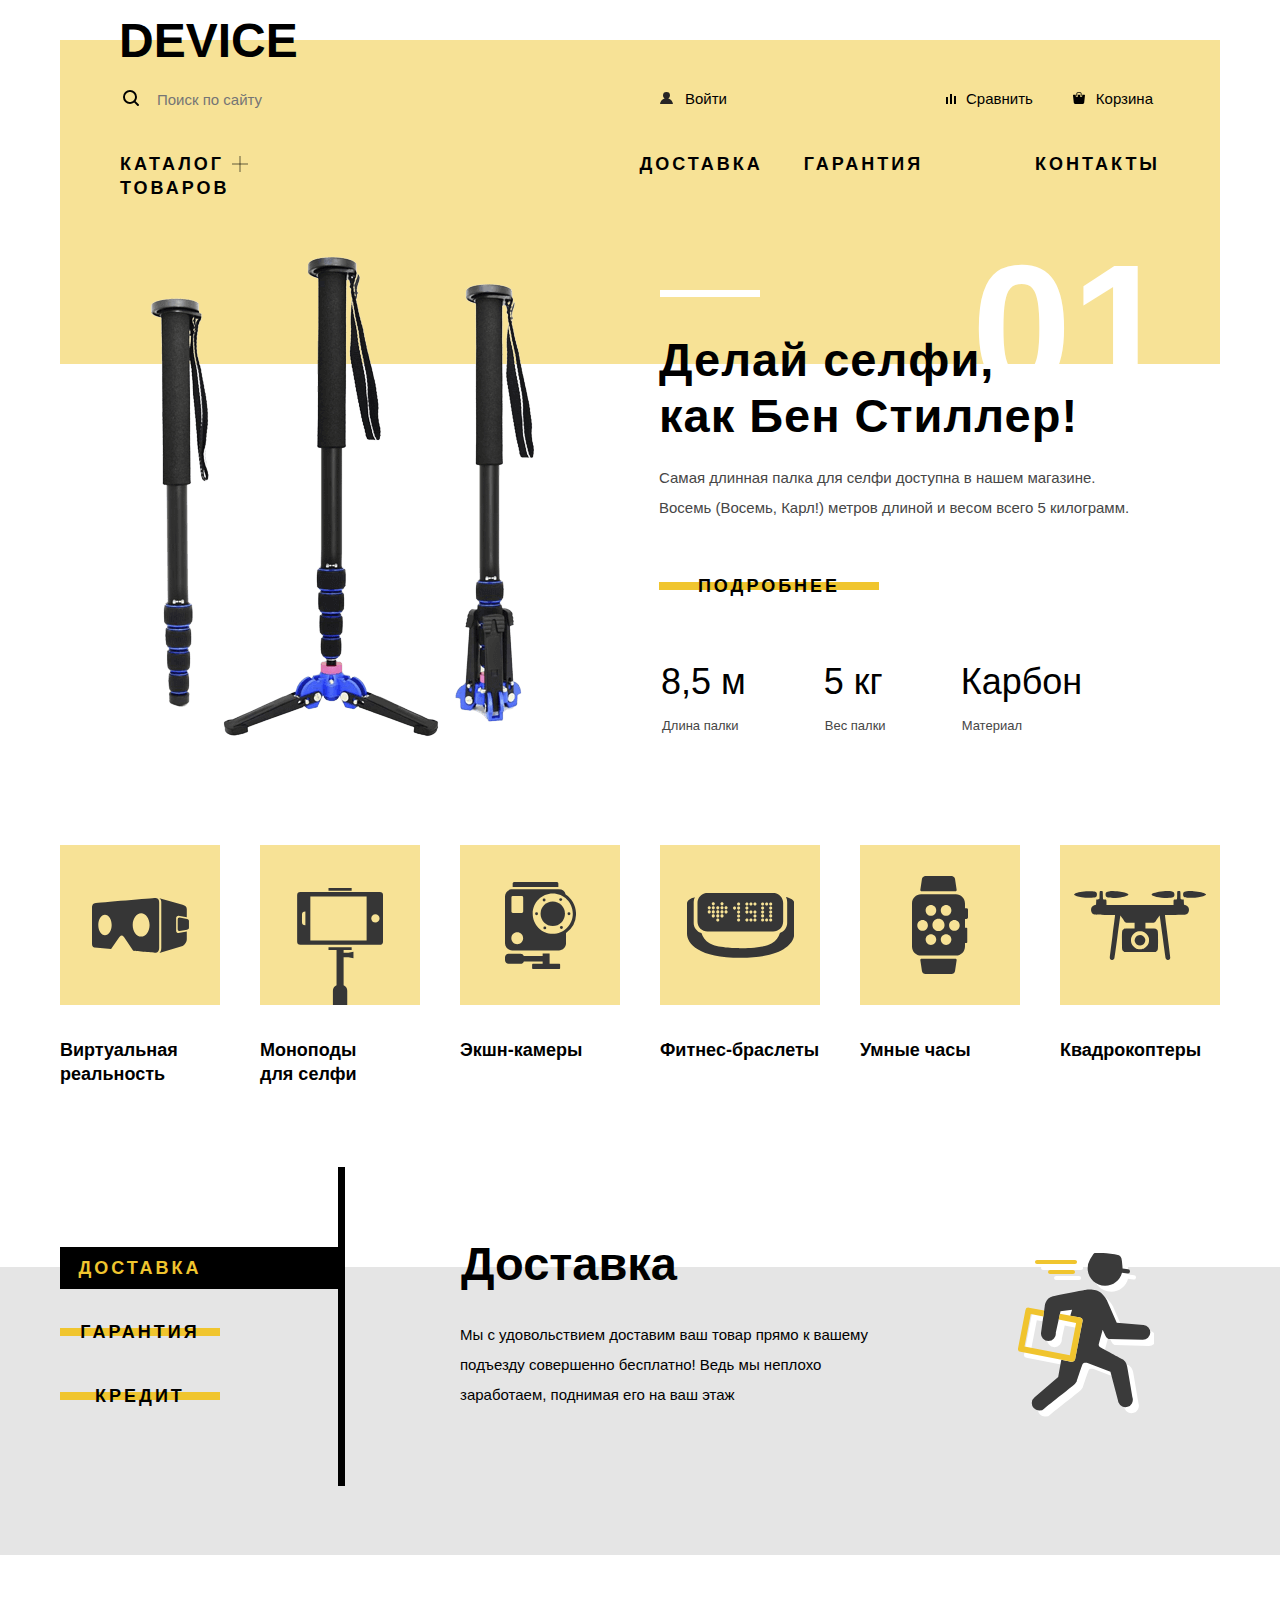
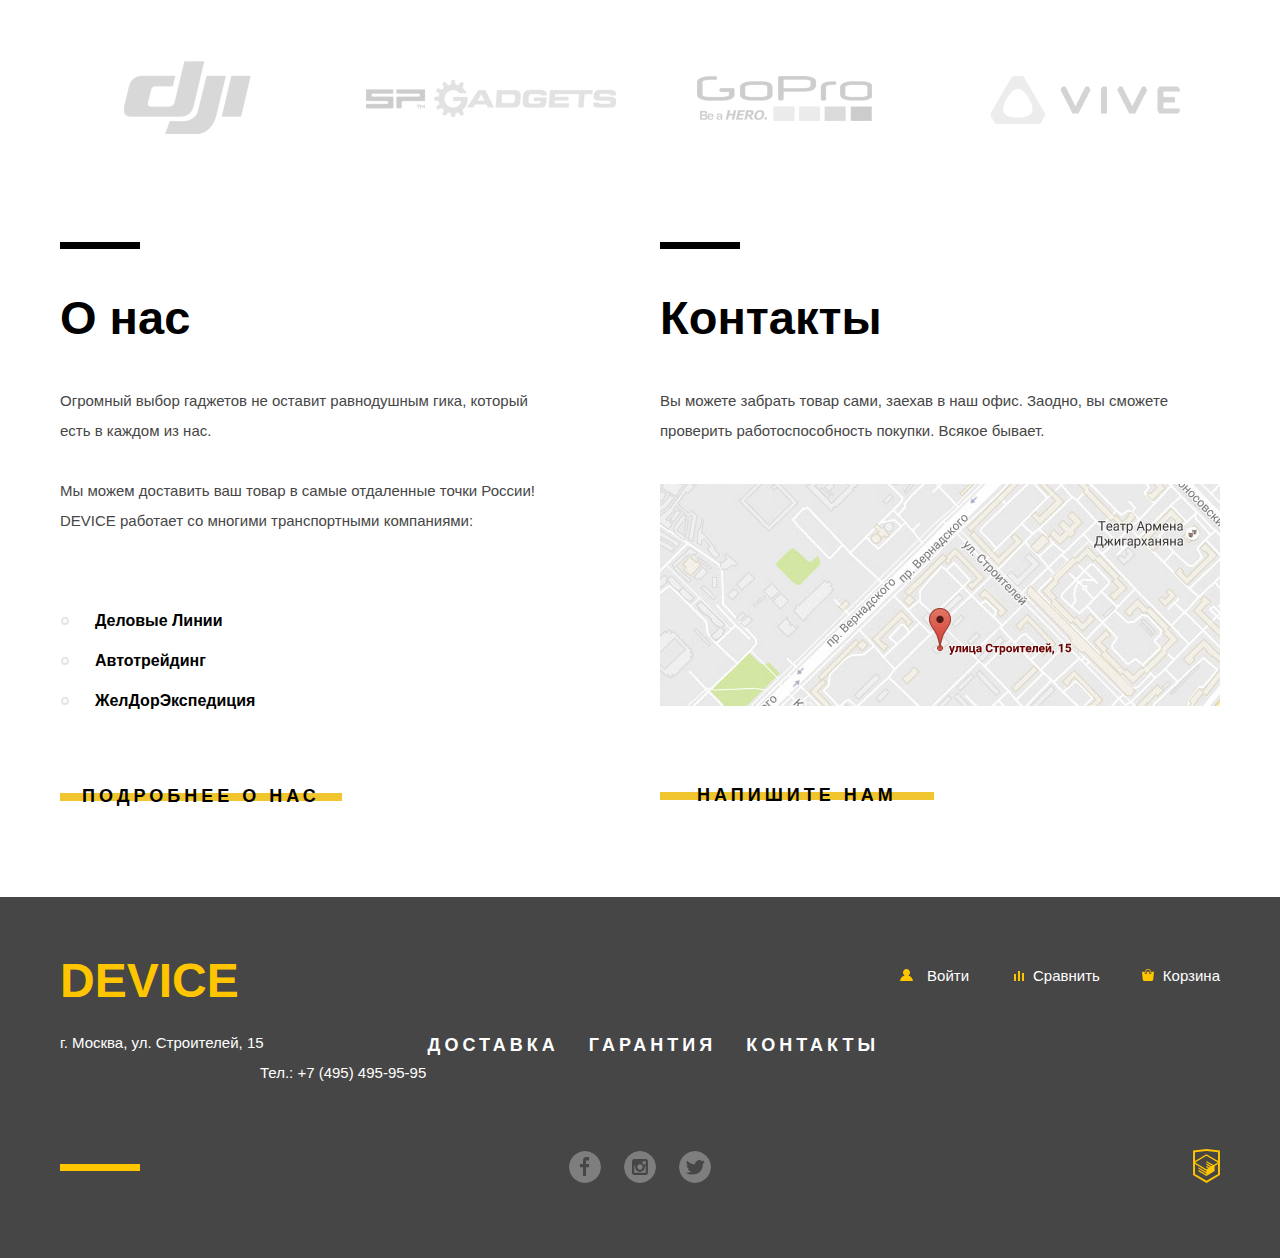
==== commit e54be7d4: "последнее исправление" ====
--- a/index.html
+++ b/index.html
@@ -5,52 +5,52 @@
   <meta charset="utf-8">
   <title>HTML Academy: Девайс</title>
   <link rel="stylesheet" href="css/normalize.css" />
-  <link rel="stylesheet" href="css/style.css" />
+  <link rel="stylesheet" href="css/style.min.css" />
 </head>
 
 <body>
   <header class="header-page header">
     <div class="header-page__wrapper">
-    <h1 class="visually-hidden">Девайс - интернет магазин гаджетов</h1>
-    <h1 class="header__logo"><a class="header__logo-link" href="#">device</a></h1>
-    <nav class="header__nav">
-      <div class="header__user-row">
-        <form class="header__form form" tabindex="0" action="https://echo.htmlacademy.ru">
-          <input class="form__search" type="search" name="search" placeholder="Поиск по сайту">
-          <button type="submit" tabindex="0" class="form__button">Найти</button>
-        </form>
-        <ul class="user-nav">
-          <li class="user-nav__item"><a class="user-nav__link user-nav__link--top-user-img" href="#">Войти</a></li>
-        </ul>
-        <div class="header__compare compare"><a class="compare__link compare__link--top-img" href="#">Сравнить</a></div>
-        <div class="header__basked basked"><a class="basked__link basked__link--top-img" href="#">Корзина</a></div>
-      </div>
-      <div class="header__main-row">
-        <ul class="main-menu main-menu--left">
-          <li class="main-menu__item"><a class="main-menu__link main-menu__link--cross" href="catalog.html">Каталог товаров</a>
-            <div class="catalog-list__wrapper">
-              <ul class="catalog-list">
-                <li class="catalog-list__item"><a class="catalog-list__link" href="#">Виртуальная реальность</a></li>
-                <li class="catalog-list__item"><a class="catalog-list__link" href="#">Моноподы для селфи</a></li>
-                <li class="catalog-list__item"><a class="catalog-list__link" href="#">Экшн-камеры</a></li>
-              </ul>
-              <ul class="catalog-list">
-                <li class="catalog-list__item"><a class="catalog-list__link" href="#">Фитнес-браслеты</a></li>
-                <li class="catalog-list__item"><a class="catalog-list__link" href="#">Умные часы</a></li>
-              </ul>
-              <ul class="catalog-list">
-                <li class="catalog-list__item"><a class="catalog-list__link" href="#">Квадрокоптеры</a></li>
-              </ul>
-            </div>
-          </li>
-        </ul>
-        <ul class="main-menu main-menu--right">
-          <li class="main-menu__item second-item"><a class="main-menu__link" href="#">Доставка</a></li>
-          <li class="main-menu__item second-item"><a class="main-menu__link" href="#">Гарантия</a></li>
-          <li class="main-menu__item second-item"><a class="main-menu__link" href="#">Контакты</a></li>
-        </ul>
-      </div>
-    </nav>
+      <h1 class="visually-hidden">Девайс - интернет магазин гаджетов</h1>
+      <h1 class="header__logo"><a class="header__logo-link" href="#">device</a></h1>
+      <nav class="header__nav">
+        <div class="header__user-row">
+          <form class="header__form form" tabindex="0" action="https://echo.htmlacademy.ru">
+            <input class="form__search" type="search" name="search" placeholder="Поиск по сайту">
+            <button type="submit" tabindex="0" class="form__button">Найти</button>
+          </form>
+          <ul class="user-nav">
+            <li class="user-nav__item"><a class="user-nav__link user-nav__link--top-user-img" href="#">Войти</a></li>
+          </ul>
+          <div class="header__compare compare"><a class="compare__link compare__link--top-img" href="#">Сравнить</a></div>
+          <div class="header__basked basked"><a class="basked__link basked__link--top-img" href="#">Корзина</a></div>
+        </div>
+        <div class="header__main-row">
+          <ul class="main-menu main-menu--left">
+            <li class="main-menu__item"><a class="main-menu__link main-menu__link--cross" href="catalog.html">Каталог товаров</a>
+              <div class="catalog-list__wrapper">
+                <ul class="catalog-list">
+                  <li class="catalog-list__item"><a class="catalog-list__link" href="#">Виртуальная реальность</a></li>
+                  <li class="catalog-list__item"><a class="catalog-list__link" href="#">Моноподы для селфи</a></li>
+                  <li class="catalog-list__item"><a class="catalog-list__link" href="#">Экшн-камеры</a></li>
+                </ul>
+                <ul class="catalog-list">
+                  <li class="catalog-list__item"><a class="catalog-list__link" href="#">Фитнес-браслеты</a></li>
+                  <li class="catalog-list__item"><a class="catalog-list__link" href="#">Умные часы</a></li>
+                </ul>
+                <ul class="catalog-list">
+                  <li class="catalog-list__item"><a class="catalog-list__link" href="#">Квадрокоптеры</a></li>
+                </ul>
+              </div>
+            </li>
+          </ul>
+          <ul class="main-menu main-menu--right">
+            <li class="main-menu__item second-item"><a class="main-menu__link" href="#">Доставка</a></li>
+            <li class="main-menu__item second-item"><a class="main-menu__link" href="#">Гарантия</a></li>
+            <li class="main-menu__item second-item"><a class="main-menu__link" href="#">Контакты</a></li>
+          </ul>
+        </div>
+      </nav>
     </div>
   </header>
   <main class="main-page main">
@@ -62,7 +62,7 @@
           <input type="radio" name="radio">
         </div>
         <div class="slider-list__item">
-          <img class="slider-list__image" width="384" height="486" src="img/slider-1.png" alt="Самая длинная палка для селфи">
+          <img class="slider-list__image" src="img/slider-1.png" width="384" height="486" alt="Самая длинная палка для селфи">
           <div class="slider-list__wrapper">
             <span class="slider-list__number">01</span>
             <h2 class="slider-list__title">Делай селфи,<br> как Бен Стиллер!</h2>
@@ -70,23 +70,26 @@
               Самая длинная палка для селфи доступна в нашем магазине. Восемь (Восемь, Карл!) метров длиной и весом всего 5 килограмм.
             </p>
             <a class="slider-list__link button" href="#">Подробнее</a>
- 
-
-<ul class="slider__radio-list">
-  <li class="slider__radio-item"><label>
-    <input type="radio" class="filter-input filter-input-radio visually-hidden" name="power-supply" value="battery" checked>
-    <span class="radio-indicator"></span>
-  </label></li>
-  <li class="slider__radio-item"><label>
-    <input type="radio" class="filter-input filter-input-radio visually-hidden" name="power-supply" value="network">
-    <span class="radio-indicator"></span>
-  </label></li>
-  <li class="slider__radio-item"><label>
-    <input type="radio" class="filter-input filter-input-radio visually-hidden" name="power-supply" value="network">
-    <span class="radio-indicator"></span>
-  </label></li>
-</ul>
-
+            <ul class="slider__radio-list">
+              <li class="slider__radio-item">
+                <label>
+                  <input type="radio" class="filter-input filter-input-radio visually-hidden" name="power-supply" value="battery" checked>
+                  <span class="radio-indicator"></span>
+                </label>
+              </li>
+              <li class="slider__radio-item">
+                <label>
+                  <input type="radio" class="filter-input filter-input-radio visually-hidden" name="power-supply" value="network">
+                  <span class="radio-indicator"></span>
+                </label>
+              </li>
+              <li class="slider__radio-item">
+                <label>
+                  <input type="radio" class="filter-input filter-input-radio visually-hidden" name="power-supply" value="network">
+                  <span class="radio-indicator"></span>
+                </label>
+              </li>
+            </ul>
             <table class="slider-list__options options">
               <tr>
                 <td class="options__attribute">8,5 м</td>
@@ -102,7 +105,7 @@
           </div>
         </div>
         <!-- <div class="slider-list__item">
-          <img class="slider-list__image" src="img/slider-2.png" alt="Самая длинная палка для селфи">
+          <img class="slider-list__image" src="img/slider-2.png" width="345" height="485" alt="Самая длинная палка для селфи">
           <div class="slider-list__wrapper">
             <span class="slider-list__number">02</span>
             <h2 class="slider-list__title">Худеем правильно!</h2>
@@ -121,7 +124,7 @@
           </div>
         </div> -->
         <!-- <div class="slider-list__item">
-          <img class="slider-list__image" src="img/slider-3.png" alt="Самая длинная палка для селфи">
+          <img class="slider-list__image" src="img/slider-3.png" width="526" height="334" alt="Самая длинная палка для селфи">
           <div class="slider-list__wrapper">
             <span class="slider-list__number">03</span>
             <h2 class="slider-list__title">Порхает как бабочка, жалит как пчела!</h2>
@@ -146,70 +149,82 @@
     <section class="category">
       <h1 class="visually-hidden">Категории товаров</h1>
       <ul class="category__list">
-        <li class="category__item"><a class="category__link" href="#">
-          <div class="category__square-wrapper">
-          <img class="category__image" src="img/popular-1.svg" alt="Виртуальная реальность"></div>
-          <h3 class="category__title">Виртуальная реальность</h3>
+        <li class="category__item">
+          <a class="category__link" href="#">
+            <div class="category__square-wrapper">
+              <img class="category__image" src="img/popular-1.svg" width="97" height="55" alt="Виртуальная реальность"></div>
+            <h3 class="category__title">Виртуальная реальность</h3>
           </a>
         </li>
-        <li class="category__item"><a class="category__link" href="#">
-          <div class="category__square-wrapper">
-          <img class="category__image category__image--bottom" src="img/popular-2.svg" alt="Моноподы для селфи"></div>
-          <h3 class="category__title category__title--modif">Моноподы для селфи</h3></a>
-        </li>
-        <li class="category__item"><a class="category__link" href="#"><div class="category__square-wrapper">
-          <img class="category__image" src="img/popular-3.svg" alt="Экшн-камеры"></div>
-          <h3 class="category__title">Экшн-камеры</h3></a>
-        </li>
-        <li class="category__item"><a class="category__link" href="#"><div class="category__square-wrapper">
-          <img class="category__image" src="img/popular-4.svg" alt="Фитнес-браслеты"></div>
-          <h3 class="category__title">Фитнес-браслеты</h3></a>
-        </li>
-        <li class="category__item"><a class="category__link" href="#"><div class="category__square-wrapper">
-          <img class="category__image" src="img/popular-5.svg" alt="Умные часы"></div>
-          <h3 class="category__title">Умные часы</h3></a>
-        </li>
-        <li class="category__item"><a class="category__link" href="#"><div class="category__square-wrapper">
-          <img class="category__image" src="img/popular-6.svg" alt="Квадрокоптеры"></div>
-          <h3 class="category__title">Квадрокоптеры</h3></a>
+        <li class="category__item">
+          <a class="category__link" href="#">
+            <div class="category__square-wrapper">
+              <img class="category__image category__image--bottom" src="img/popular-2.svg" width="86" height="117" alt="Моноподы для селфи"></div>
+            <h3 class="category__title category__title--modif">Моноподы для селфи</h3></a>
+        </li>
+        <li class="category__item">
+          <a class="category__link" href="#">
+            <div class="category__square-wrapper">
+              <img class="category__image" src="img/popular-3.svg" width="71" height="87" alt="Экшн-камеры"></div>
+            <h3 class="category__title">Экшн-камеры</h3></a>
+        </li>
+        <li class="category__item">
+          <a class="category__link" href="#">
+            <div class="category__square-wrapper">
+              <img class="category__image" src="img/popular-4.svg" width="107" height="65" alt="Фитнес-браслеты"></div>
+            <h3 class="category__title">Фитнес-браслеты</h3></a>
+        </li>
+        <li class="category__item">
+          <a class="category__link" href="#">
+            <div class="category__square-wrapper">
+              <img class="category__image" src="img/popular-5.svg" width="56" height="98" alt="Умные часы"></div>
+            <h3 class="category__title">Умные часы</h3></a>
+        </li>
+        <li class="category__item">
+          <a class="category__link" href="#">
+            <div class="category__square-wrapper">
+              <img class="category__image" src="img/popular-6.svg" width="132" height="69" alt="Квадрокоптеры"></div>
+            <h3 class="category__title">Квадрокоптеры</h3></a>
         </li>
       </ul>
     </section>
     <section class="offers">
       <div class="offers__wrapper">
-      <h2 class="visually-hidden">Специальные предложения</h2>
-      
-      <input id="delivery-btn" name="btn" class="visually-hidden delivery-btn" type="radio" value="delivery" checked />
-      <input id="guaranty-btn" name="btn" class="visually-hidden guaranty-btn" type="radio" value="guaranty" />
-      <input id="credit-btn" name="btn" class="visually-hidden credit-btn" type="radio" value="credit" />
-      
-      <ul class="offers__list">
-        <li class="offers__item offers__item--delivery">
-          <label for="delivery-btn">
-            <a class="offers__link button offers__link--delivery">Доставка</a>
-          </label>
-        </li>
-        <li class="offers__item offers__item--guaranty"><label for="guaranty-btn"><a class="offers__link button offers__link--guaranty">Гарантия</a></label></li>
-        <li class="offers__item offers__item--credit"><label for="credit-btn"><a class="offers__link button offers__link--credit">Кредит</a></label></li>
-      </ul>
-      <div title="доставка" class="offers__description delivery">
-        <h2 class="offers__title title">Доставка</h2>
-        <p class="offers__specification">
-          Мы с удовольствием доставим ваш товар прямо к вашему подъезду совершенно бесплатно! Ведь мы неплохо заработаем, поднимая его на ваш этаж
-        </p>
-      </div>
-      <div title="гарантия" class="offers__description guaranty">
-        <h2 class="offers__title title">Гарантия</h2>
-        <p class="offers__specification">
-          Если из-за возгорания купленного у нас товара у вас сгорит дом — не переживайте, мы выдадим вам новый. Товар, не дом, конечно же
-        </p>
-      </div>
-      <div title="кредит" class="offers__description credit">
-        <h2 class="offers__title title">Кредит</h2>
-        <p class="offers__specification description">
-          Залезть в долговую яму стало проще! Кредитные консультанты подберут для вас наиболее выгодные условия кредита. Выгодные для нашего банка, разумеется.
-        </p>
-      </div>
+        <h2 class="visually-hidden">Специальные предложения</h2>
+        <input id="delivery-btn" name="btn" class="visually-hidden delivery-btn" type="radio" value="delivery" checked />
+        <input id="guaranty-btn" name="btn" class="visually-hidden guaranty-btn" type="radio" value="guaranty" />
+        <input id="credit-btn" name="btn" class="visually-hidden credit-btn" type="radio" value="credit" />
+        <ul class="offers__list">
+          <li class="offers__item offers__item--delivery">
+            <label for="delivery-btn">
+              <a class="offers__link button offers__link--delivery">Доставка</a>
+            </label>
+          </li>
+          <li class="offers__item offers__item--guaranty">
+            <label for="guaranty-btn"><a class="offers__link button offers__link--guaranty">Гарантия</a></label>
+          </li>
+          <li class="offers__item offers__item--credit">
+            <label for="credit-btn"><a class="offers__link button offers__link--credit">Кредит</a></label>
+          </li>
+        </ul>
+        <div title="доставка" class="offers__description delivery">
+          <h2 class="offers__title title">Доставка</h2>
+          <p class="offers__specification">
+            Мы с удовольствием доставим ваш товар прямо к вашему подъезду совершенно бесплатно! Ведь мы неплохо заработаем, поднимая его на ваш этаж
+          </p>
+        </div>
+        <div title="гарантия" class="offers__description guaranty">
+          <h2 class="offers__title title">Гарантия</h2>
+          <p class="offers__specification">
+            Если из-за возгорания купленного у нас товара у вас сгорит дом — не переживайте, мы выдадим вам новый. Товар, не дом, конечно же
+          </p>
+        </div>
+        <div title="кредит" class="offers__description credit">
+          <h2 class="offers__title title">Кредит</h2>
+          <p class="offers__specification description">
+            Залезть в долговую яму стало проще! Кредитные консультанты подберут для вас наиболее выгодные условия кредита. Выгодные для нашего банка, разумеется.
+          </p>
+        </div>
       </div>
     </section>
     <section class="logotype">
@@ -253,84 +268,80 @@
   </main>
   <footer class="footer-page footer">
     <div class="footer__wrapper">
-    <div class="footer__top-wrapper">
-      <h1 class="footer__logo"><a class="footer__logo-link" href="#">device</a></h1>
-      <div class="footer__user-row">
-        <ul class="user-nav user-nav--footer">
-          <li class="user-nav__item user-nav__item--footer"><a class="user-nav__link user-nav__link--footer" href="#">Войти</a></li>
+      <div class="footer__top-wrapper">
+        <h1 class="footer__logo"><a class="footer__logo-link" href="#">device</a></h1>
+        <div class="footer__user-row">
+          <ul class="user-nav user-nav--footer">
+            <li class="user-nav__item user-nav__item--footer"><a class="user-nav__link user-nav__link--footer" href="#">Войти</a></li>
+          </ul>
+          <div class="footer__compare compare"><a class="compare__link compare__link--footer" href="#">Сравнить</a></div>
+          <div class="footer__basked basked"><a class="basked__link basked__link--footer" href="#">Корзина</a></div>
+        </div>
+      </div>
+      <div class="footer__middle-wrapper">
+        <p class="footer__address" aria-label="Адрес">г. Москва, ул. Строителей, 15</p>
+        <ul class="footer__nav footer-menu">
+          <li class="footer-menu__item"><a class="footer-menu__link" href="">Доставка</a></li>
+          <li class="footer-menu__item"><a class="footer-menu__link" href="">Гарантия</a></li>
+          <li class="footer-menu__item"><a class="footer-menu__link" href="">Контакты</a></li>
         </ul>
-        <div class="footer__compare compare"><a class="compare__link compare__link--footer" href="#">Сравнить</a></div>
-        <div class="footer__basked basked"><a class="basked__link basked__link--footer" href="#">Корзина</a></div>
-      </div>
-    </div>
-    <div class="footer__middle-wrapper">
-      <p class="footer__address" aria-label="Адрес">г. Москва, ул. Строителей, 15</p>
-      <ul class="footer__nav footer-menu">
-        <li class="footer-menu__item"><a class="footer-menu__link" href="">Доставка</a></li>
-        <li class="footer-menu__item"><a class="footer-menu__link" href="">Гарантия</a></li>
-        <li class="footer-menu__item"><a class="footer-menu__link" href="">Контакты</a></li>
-      </ul>
-      <p class="footer__phone" aria-label="Адрес">Тел.: +7 (495) 495-95-95</p>
-    </div>
-    <div class="footer__bottom-wrapper">
-      <div class="footer__row"><span class="visually-hidden">yellow-row</span></div>
-      <ul class="footer__social social-list">
-        <li class="social-list__item"><a aria-label="Фейсбук" class="social-list__link social-list__link--fb" href=""><span class="visually-hidden">Фейсбук</span></a></li>
-        <li class="social-list__item"><a aria-label="Инстаграм" class="social-list__link social-list__link--inst" href=""><span class="visually-hidden">Инстаграм</span></a></li>
-        <li class="social-list__item"><a aria-label="Твиттер" class="social-list__link social-list__link--tw" href=""><span class="visually-hidden">Твиттер</span></a></li>
-      </ul>
-      <a class="footer__academy-logo" href="#"><img class="footer__academy-link" src="img/logo-html.svg" alt="Логотип htmlacademy"></a>
-    </div>
+        <p class="footer__phone" aria-label="Адрес">Тел.: +7 (495) 495-95-95</p>
+      </div>
+      <div class="footer__bottom-wrapper">
+        <div class="footer__row"><span class="visually-hidden">yellow-row</span></div>
+        <ul class="footer__social social-list">
+          <li class="social-list__item"><a aria-label="Фейсбук" class="social-list__link social-list__link--fb" href=""><span class="visually-hidden">Фейсбук</span></a></li>
+          <li class="social-list__item"><a aria-label="Инстаграм" class="social-list__link social-list__link--inst" href=""><span class="visually-hidden">Инстаграм</span></a></li>
+          <li class="social-list__item"><a aria-label="Твиттер" class="social-list__link social-list__link--tw" href=""><span class="visually-hidden">Твиттер</span></a></li>
+        </ul>
+        <a class="footer__academy-logo" href="#"><img class="footer__academy-link" src="img/logo-html.svg" alt="Логотип htmlacademy"></a>
+      </div>
     </div>
   </footer>
-  
-
-
   <section class="modal modal-map">
     <h2 class="visually-hidden">Как до нас добраться</h2>
-   
     <button class="modal-map__close js-close" type="button"></button>
-    <iframe src="https://www.google.com/maps/embed?pb=!1m18!1m12!1m3!1d2249.112374947354!2d37.527429315886515!3d55.687034004530034!2m3!1f0!2f0!3f0!3m2!1i1024!2i768!4f13.1!3m3!1m2!1s0x46b54cf65f5c8955%3A0x694710ccd55501e!2z0YPQuy4g0KHRgtGA0L7QuNGC0LXQu9C10LksIDE1LCDQnNC-0YHQutCy0LAsIDExOTMxMQ!5e0!3m2!1sru!2sru!4v1530649129459" width="960" height="559" frameborder="0" style="border:0" allowfullscreen></iframe>
+    <iframe src="https://www.google.com/maps/embed?pb=!1m18!1m12!1m3!1d2249.112374947354!2d37.527429315886515!3d55.687034004530034!2m3!1f0!2f0!3f0!3m2!1i1024!2i768!4f13.1!3m3!1m2!1s0x46b54cf65f5c8955%3A0x694710ccd55501e!2z0YPQuy4g0KHRgtGA0L7QuNGC0LXQu9C10LksIDE1LCDQnNC-0YHQutCy0LAsIDExOTMxMQ!5e0!3m2!1sru!2sru!4v1530649129459" width="960" height="559" style="border:0" allowfullscreen></iframe>
   </section>
-
-
-
-
   <section class="modal modal-write-us">
-
-
     <form action="post" class="write-us-form">
-
       <div class="write-us-form__part">
         <div class="write-us-form__input-container">
-          <p class="write-us-form__wrapper"><label for="username">Ваше имя:</label></p>
-          <p class="write-us-form__wrapper"><input type="text" class="custom-input your-name" name="username" id="username" placeholder="Имя Фамилия"></p>
-        </div>
-
+          <p class="write-us-form__wrapper">
+            <label for="username">Ваше имя:</label>
+          </p>
+          <p class="write-us-form__wrapper">
+            <input type="text" class="custom-input your-name" name="username" id="username" placeholder="Имя Фамилия">
+          </p>
+        </div>
         <div class="write-us-form__input-container">
-          <p class="write-us-form__wrapper"><label for="user_email">Ваш e-mail:</label></p>
-          <p class="write-us-form__wrapper"><input type="email" class="custom-input email" name="user_email" id="user_email" placeholder="email@example.com" required></p>
+          <p class="write-us-form__wrapper">
+            <label for="user_email">Ваш e-mail:</label>
+          </p>
+          <p class="write-us-form__wrapper">
+            <input type="email" class="custom-input email" name="user_email" id="user_email" placeholder="email@example.com" required>
+          </p>
         </div>
       </div>
       <div class="write-us-form__part--for-mail">
-    <div class="write-us-form__input-container--for-textarea">
-          <p class="write-us-form__wrapper"><label for="user_mailtext">Текст письма:</label></p>
-          <p class="write-us-form__wrapper">
-<textarea placeholder="В свободной форме" name="user_mailtext" class="custom-input write-us-form__textarea" id="user_mailtext"></textarea></p>
+        <div class="write-us-form__input-container--for-textarea">
+          <p class="write-us-form__wrapper">
+            <label for="user_mailtext">Текст письма:</label>
+          </p>
+          <p class="write-us-form__wrapper">
+            <textarea placeholder="В свободной форме" name="user_mailtext" class="custom-input write-us-form__textarea" id="user_mailtext"></textarea>
+          </p>
         </div>
         <div class="write-us-form__btn-container">
           <button type="submit" class="write-us-form__button button">Отправить</button>
         </div>
       </div>
-    <button type="button" class="write-us-form__close">
-      <span class="visually-hidden"></span>
-    </button>
-  </form>
-
-
-
+      <button type="button" class="write-us-form__close">
+        <span class="visually-hidden"></span>
+      </button>
+    </form>
   </section>
-  <script src="js/script.js"></script>
+  <script src="js/script.min.js"></script>
 </body>
 
 </html>
--- a/css/style.min.css
+++ b/css/style.min.css
@@ -0,0 +1 @@
+@font-face{font-family:'Gilroy';font-weight:700;font-style:normal;src:local('Gilroy ExtraBold'),local('Gilroy-ExtraBold'),url(../fonts/gilroyextrabold.woff2) format('woff2'),url(../fonts/gilroyextrabold.woff) format('woff')}@font-face{font-family:'Gilroy';font-weight:400;font-style:normal;src:local('Gilroy Light'),local('Gilroy-Light'),url(../fonts/gilroylight.woff2) format('woff2'),url(../fonts/gilroylight.woff) format('woff')}@font-face{font-family:'Open Sans';font-weight:400;font-style:normal;src:local('Open Sans Regular'),local('OpenSans-Regular'),url(../fonts/opensans.woff2) format('woff2'),url(../fonts/opensans.woff) format('woff')}@font-face{font-family:'Open Sans';font-weight:lighter;font-style:normal;src:local('Open Sans Light'),local('OpenSans-Light'),url(../fonts/opensanslight.woff2) format('woff2'),url(../fonts/opensanslight.woff) format('woff')}body{padding:0;margin:0;font-family:"Gilroy","Arial",sans-serif;font-weight:lighter;font-size:15px;line-height:30px;color:#000;background-color:#fff;min-width:1200px}.visually-hidden{position:absolute;clip:rect(0 0 0 0);width:1px;height:1px;margin:-1px}a{text-decoration:none}.header-page{width:1160px;padding:0 20px;margin:0 auto}.header-page__wrapper{padding:17px 60px 44px;background-image:-webkit-linear-gradient(#fff 0%,#fff 40px,#f7e296 40px);background-image:-o-linear-gradient(#fff 0%,#fff 40px,#f7e296 40px);background-image:linear-gradient(#fff 0%,#fff 40px,#f7e296 40px)}.header-page__wrapper--catalog{padding:17px 60px 49px}.header__logo{margin:0 0 19px -1px;padding:0;font-weight:700;font-size:48px;line-height:48px;text-transform:uppercase}.header__logo-link{color:#000}.header__logo-link:hover,.header__logo-link:focus{opacity:.6}.header__logo-link:active{opacity:.3}.header__user-row{display:-webkit-box;display:-ms-flexbox;display:flex;margin:0 0 19px 0}.form__search{border:none;background-color:#f7e296;position:relative}.form__search::before{content:"";display:block;position:absolute;width:16px;height:16px;background-image:url(../img/search.svg);background-color:black;left:0}.header__form{width:445px;min-height:49px;display:-webkit-box;display:-ms-flexbox;display:flex}.form__search{border:none;padding-left:37px;padding-bottom:19px;background-color:#f7e296;background-image:url(../img/search.svg);background-repeat:no-repeat;background-position:3px 6px;position:relative;cursor:pointer;width:100%}.form:focus>.form__search,.form__search:focus{border-bottom:2px solid black;width:81%}.form:focus>.form__button{visibility:visible;cursor:pointer;display:block}.form__search:focus .form__button{visibility:visible;cursor:pointer;display:block}.form__button{padding:0;margin:0 0 0 auto;font-family:"Open Sans","Arial",sans-serif;font-weight:lighter;padding:13px 19px;border:2px solid #000;background-color:#f7e296;visibility:hidden}.form__button:focus,.form__button:hover{background-color:#000;color:#fff}.form__button:focus{background-color:red}.form__button:active{background-color:#000;color:rgba(255,255,255,.3);visibility:visible}.user-nav{margin:0 28px 0 95px;width:250px;padding:0;list-style:none;display:-webkit-box;display:-ms-flexbox;display:flex;-ms-flex-wrap:wrap;flex-wrap:wrap}.user-nav--catalog{margin:0 28px 0 95px;width:250px}.user-nav__item{position:relative}.user-nav__link{color:#000;padding:0 0 0 25px}.user-nav__link--exit{opacity:.3;padding:0;margin:0 0 0 25px}.user-nav__link:hover,.user-nav__link:focus,.compare__link:hover,.compare__link:focus,.basked__link:hover,.basked__link:focus{opacity:.6}.user-nav__link:active,.compare__link:active,.basked__link:active{opacity:.3}.user-nav__link--top-user-img::before{content:"";display:block;position:absolute;width:13px;height:12px;background-image:url(../img/user.svg);top:8px;left:0}.compare{margin:0 35px 0 0;min-width:93px;position:relative}.basked{position:relative}.compare__link,.basked__link{color:#000;padding:0 0 0 28px}.compare__link--top-img::before{content:"";display:block;position:absolute;width:10px;height:10px;background-image:url(../img/compare.svg);top:10px;left:8px}.basked__link--top-img::before{content:"";display:block;position:absolute;width:12px;height:12px;background-image:url(../img/cart.svg);top:8px;left:5px}.header__main-row{display:-webkit-box;display:-ms-flexbox;display:flex;position:relative}.main-menu{margin:0;padding:0;list-style:none;width:auto}.catalog-list__wrapper{display:-webkit-box;display:-ms-flexbox;display:flex;-ms-flex-wrap:wrap;flex-wrap:wrap;position:absolute;background-color:#f7e296;margin:0 0 0 -60px;padding-bottom:44px;padding-top:10px;width:1160px;visibility:hidden;-webkit-box-sizing:border-box;box-sizing:border-box;z-index:5}.main-menu li:hover>.catalog-list__wrapper{visibility:visible}.main-menu__item{font-weight:700;font-size:18px;line-height:24px;text-transform:uppercase;font-weight:extrabold;letter-spacing:3px}.main-menu__item:nth-child(2){margin:0 112px 0 0}.second-item:first-child{margin:0 41px 0 0}.main-menu__link{color:#000;position:relative}.main-menu__link--cross::before,.main-menu__link--cross::after{content:"";display:block;position:absolute;width:16px;height:2px;background-color:#000;opacity:.3;right:-19px;top:9px}.main-menu__link--cross::after{-webkit-transform:rotate(90deg);-ms-transform:rotate(90deg);transform:rotate(90deg)}.main-menu__link:hover,.main-menu__link:focus,.catalog-list__link:hover,.catalog-list__link:focus{opacity:.6}.main-menu__link:active,.catalog-list__link:active{opacity:.3}.main-menu--right{margin:0 0 0 330px;display:-webkit-box;display:-ms-flexbox;display:flex}.catalog-list{margin:0;padding:0;list-style:none;width:200px}.catalog-list:nth-child(1){margin:0 0 0 60px}.catalog-list__item{font-weight:400;font-size:15px;line-height:36px;text-transform:none;letter-spacing:0}.catalog-list__link{color:#000}.slider{width:1160px;margin:0 auto 106px auto;background-image:-webkit-linear-gradient(#f7e296 120px,#fff 120px,#fff);background-image:-o-linear-gradient(#f7e296 120px,#fff 120px,#fff);background-image:linear-gradient(#f7e296 120px,#fff 120px,#fff)}.slider-list__toggle{display:none}.slider-list__item{width:1160px;display:-webkit-box;display:-ms-flexbox;display:flex}.slider-list__image{margin:9px 125px 0 90px}.slider-list__wrapper{position:relative;display:-webkit-box;display:-ms-flexbox;display:flex;-ms-flex-wrap:wrap;flex-wrap:wrap}.slider__radio-wrapper{margin:7px 0 0 180px;width:80px}.slider__radio-toggler{margin:0 10px 0 0}.slider__radio-toggler:last-child{margin:0}.slider__radio-toggler::before{content:"";display:block;position:absolute;width:23px;height:23px;background-image:url(../img/slider-button-empty.svg)}.slider-list__number{position:absolute;font-weight:700;font-size:179.2px;line-height:179.2px;top:-5px;right:49px;z-index:0;color:#fff}.slider-list__wrapper::before{content:"";display:block;position:absolute;width:100px;height:7px;top:46px;left:1px;background-color:#fff}.slider-list__title{margin:88px 0 16px 0;padding:0;font-weight:700;font-size:47px;line-height:56px;z-index:4;letter-spacing:1px}.slider-list__description{font-family:"Open Sans","Arial",sans-serif;font-weight:lighter;margin:0 0 39px 0;width:485px;padding:0;color:#464646}.slider-list__link{display:inline-block;margin:0 0 45px 0}.slider__radio-list{position:relative;margin:15px 0 0 180px;height:30px;padding:0;display:-webkit-box;display:-ms-flexbox;display:flex;-ms-flex-wrap:wrap;flex-wrap:wrap;list-style:none}.slider__radio-item{margin:0 33px 0 0}.filter-input{margin-left:10px}.slider__radio-list input[type="radio"] .radio-indicator{content:"";width:12px;height:12px;position:absolute;background-image:url(../img/slider-button-empty.svg);background-repeat:no-repeat}.slider__radio-list input[type="radio"]:checked .radio-indicator{content:"";width:12px;height:12px;position:absolute;background-image:url(../img/slider-button.svg);background-repeat:no-repeat}.button{font-weight:700;font-size:18px;line-height:24px;color:#000;text-transform:uppercase;font-weight:700;letter-spacing:3px;padding:9px 5px;min-width:210px;text-align:center;position:relative;z-index:5}.button:active{color:rgba(0,0,0,.3)}.button::before{content:"";width:100%;height:8px;display:block;background-color:#f0c52e;vertical-align:center;position:absolute;top:17px;left:0;z-index:-1}.button:hover::before{content:"";width:100%;height:40px;display:block;background-color:#f0c52e;vertical-align:center;left:0;z-index:-1;-webkit-transition:all 200ms ease-out;-o-transition:all 200ms ease-out;transition:all 200ms ease-out;top:0;bottom:0}.slider-list__options{margin:0}.options__attribute{font-size:36px;line-height:48px;padding:0 76px 5px 0}.options__property{font-size:13px;line-height:20px;color:#464646}.category{width:1160px;padding:0 20px;margin:0 auto 141px auto}.category__list{margin:0;padding:0;list-style:none;display:-webkit-box;display:-ms-flexbox;display:flex;-ms-flex-wrap:wrap;flex-wrap:wrap}.category__item{margin:0 40px 0 0}.category__item:last-child{margin:0}.category__square-wrapper{width:160px;height:160px;margin:0 0 33px 0;background-color:#f7e296;display:-webkit-box;display:-ms-flexbox;display:flex;-webkit-box-pack:center;-ms-flex-pack:center;justify-content:center;-webkit-box-align:center;-ms-flex-align:center;align-items:center}.category__link:hover>.category__square-wrapper,.category__link:focus>.category__square-wrapper{background-color:#f0c52e;-webkit-transition:1s;-o-transition:1s;transition:1s}.category__link:active>.category__square-wrapper{background-color:#f0c52e}.category__image--bottom{-ms-flex-item-align:end;align-self:flex-end}.category__link:active>.category__title{opacity:.3}.category__link:active>.category__square-wrapper .category__image{opacity:.3}.category__title{margin:0;padding:0;width:160px;font-weight:700;font-size:18px;line-height:24px;color:#000}.category__title--modif{width:125px}.offers{background-image:-webkit-linear-gradient(#fff,#fff 40px,#e5e5e5 40px);background-image:-o-linear-gradient(#fff,#fff 40px,#e5e5e5 40px);background-image:linear-gradient(#fff,#fff 40px,#e5e5e5 40px)}.offers__wrapper{width:1160px;padding:0 20px;margin:30px auto 0 auto;display:-webkit-box;display:-ms-flexbox;display:flex}.offers__list{margin:0 0 46px 0;padding:20px 0 70px 0;list-style:none;position:relative;width:20%}.offers__list::before{content:"";display:block;position:absolute;width:7px;height:113%;background-color:black;right:-53px;top:-60px}.offers__item{margin:0 0 22px 0;font-weight:700;font-size:18px;line-height:24px;text-transform:uppercase;width:121%}.offers__link{color:#000;width:160px;display:block;min-width:150px;padding:9px 0}.delivery-btn:checked~.offers__list .offers__link--delivery,.guaranty-btn:checked~.offers__list .offers__link--guaranty,.credit-btn:checked~.offers__list .offers__link--credit{color:#f0c52e;background-color:black}.delivery-btn:checked~.offers__list .offers__item--delivery,.guaranty-btn:checked~.offers__list .offers__item--guaranty,.credit-btn:checked~.offers__list .offers__item--credit{color:#f0c52e;background-color:black}.delivery-btn:checked~.offers__list .button::before,.guaranty-btn:checked~.offers__list .button::before,.credit-btn:checked~.offers__list .button::before{background-color:#f0c52e}.delivery-btn:checked~.offers__list .offers__link--delivery::before,.guaranty-btn:checked~.offers__list .offers__link--guaranty::before,.credit-btn:checked~.offers__list .offers__link--credit::before{display:none}.offers__link:active{color:#f0c52e}.delivery-btn:checked~.offers__description[title^="доставка"]{display:block}.guaranty-btn:checked~.offers__description[title^="гарантия"]{display:block}.credit-btn:checked~.offers__description[title^="кредит"]{display:block}.offers__description{display:none}.offers__link--delivery::before,.offers__link--guaranty::before,.offers__link--credit::before{content:"";width:100%;height:8px;display:block;background-color:#f0c52e;vertical-align:center;position:absolute;top:17px;left:0;z-index:-1}.offers__link--delivery:hover::before,.offers__link--guaranty:hover::before,.offers__link--credit:hover::before{content:"";width:100%;height:40px;display:block;background-color:#f0c52e;vertical-align:center;left:0;z-index:-1;-webkit-transition:all 200ms ease-out;-o-transition:all 200ms ease-out;transition:all 200ms ease-out;top:0;bottom:0}.offers__link--delivery:active::before,.offers__link--guaranty:active::before,.offers__link--credit:active::before{color:#f0c52e;background-color:none;display:none}.offers__item:active~.offers__link--delivery::before{display:none;background-color:black;z-index:-1}.offers__item:active{background-color:black;z-index:1900}.offers__description{width:800px;margin:0 0 0 117px;padding:15px 0 0 0}.delivery{background-image:url(../img/delivery.svg);background-repeat:no-repeat;background-position:91.7% 16.1%}.guaranty{background-image:url(../img/warranty.svg);background-repeat:no-repeat;background-position:91.7% 16.1%}.credit{background-image:url(../img/credit.svg);background-repeat:no-repeat;background-position:91.7% 16.1%}.offers__specification{width:430px;margin:0 0 0 51px}.title{margin:-2px 0 32px 52px;padding:0;font-weight:700;font-size:47px;line-height:48px}.description{margin:0;padding:0;color:#464646}.logotype{width:1160px;padding:0 20px;margin:0 auto}.logotype__list{margin:94px auto 83px auto;padding:0;list-style:none;display:-webkit-box;display:-ms-flexbox;display:flex;-ms-flex-wrap:wrap;flex-wrap:wrap;-webkit-box-pack:justify;-ms-flex-pack:justify;justify-content:space-between;position:relative}.logotype__item--dji{background-image:url(../img/logo-1-grey.png)}.logotype__item--spgadgets{background-image:url(../img/logo-2-grey.png)}.logotype__item--gopro{background-image:url(../img/logo-3-grey.png)}.logotype__item--vive{background-image:url(../img/logo-4-grey.png)}.logotype__img{opacity:0}.logotype__img:hover{opacity:1;-webkit-transition:1s;-o-transition:1s;transition:1s}.information-wrapper{width:1160px;padding:0 20px;margin:0 auto 85px auto;display:-webkit-box;display:-ms-flexbox;display:flex;-ms-flex-wrap:wrap;flex-wrap:wrap}.about-us{width:477px}.about-us__title,.contacts__title{padding:52px 0 0 0;position:relative;margin:0 0 44px 0}.about-us__title::before,.contacts__title::before{content:"";display:block;position:absolute;width:80px;height:7px;background-color:#000;top:0}.about-us__list{list-style:none;padding:35px 0 0 0;margin:0 0 61px 0}.about-us__item{padding:0 0 0 35px;position:relative;font-weight:700;line-height:40px;font-size:16px}.about-us__item::before{content:"";position:absolute;display:block;width:4px;height:4px;border:2px solid #e6e6e6;border-radius:50%;left:1px;top:16px}.about-us__link{margin:0 0 0 0;letter-spacing:4px;padding:10px 22px}.contacts{width:560px;margin:0 0 0 auto}.contacts__map{margin:38px 0 65px 0}.contacts__link{margin:0 0 0 0;padding:10px 37px;letter-spacing:4px}.description{margin:0 0 30px 0}.breadcrumbs-list{margin:0 0 0 59px;padding:0;list-style:none;display:-webkit-box;display:-ms-flexbox;display:flex;-ms-flex-wrap:wrap;flex-wrap:wrap}.breadcrumbs-list__item{margin:0 20px 0 0;padding:0;font-size:14px;line-height:24px}.breadcrumbs__link{color:#000;padding:0 20px 0 0;position:relative}.breadcrumbs__link::before{content:"";display:block;position:absolute;width:4px;height:7px;top:6px;right:0;background-image:url(../img/nav-arrow.svg)}.title-bar{background-image:-webkit-gradient(linear,left top,right top,from(#dcdcdc),color-stop(30%,#dcdcdc),color-stop(30%,#ebebeb),to(#ebebeb));background-image:-webkit-linear-gradient(left,#dcdcdc,#dcdcdc 30%,#ebebeb 30%,#ebebeb);background-image:-o-linear-gradient(left,#dcdcdc,#dcdcdc 30%,#ebebeb 30%,#ebebeb);background-image:-webkit-gradient(linear,left top,right top,from(#dcdcdc),color-stop(50%,#dcdcdc),color-stop(50%,#ebebeb),to(#ebebeb));background-image:-webkit-linear-gradient(left,#dcdcdc,#dcdcdc 50%,#ebebeb 50%,#ebebeb);background-image:-o-linear-gradient(left,#dcdcdc,#dcdcdc 50%,#ebebeb 50%,#ebebeb);background-image:linear-gradient(to right,#dcdcdc,#dcdcdc 50%,#ebebeb 50%,#ebebeb)}.title-bar__wrapper{width:1160px;padding:0 20px;margin:0 auto;display:-webkit-box;display:-ms-flexbox;display:flex;-ms-flex-wrap:wrap;flex-wrap:wrap}.goods__filter-wrapper{width:831px;display:-webkit-box;display:-ms-flexbox;display:flex;-ms-flex-wrap:wrap;flex-wrap:wrap;background-color:#ebebeb}.filter__list{display:-webkit-box;display:-ms-flexbox;display:flex;-ms-flex-wrap:wrap;flex-wrap:wrap;padding:0;margin:0}.filter__title{margin:0;padding:23px 0 23px 72px;font-size:16px;line-height:24px;text-transform:uppercase;letter-spacing:4px}.container-filter__title{width:240px;letter-spacing:3px;padding:23px 26px 23px 63px}.container-filter{width:330px}.filter-form{margin:69px 0 0 60px}.legend-title{margin:0;padding:12px 0 0 0;font-weight:700;font-size:18px;line-height:24px;border:none;position:relative}.legend-title::before{content:"";display:block;position:absolute;height:2px;width:201px;background-color:black;top:0}.filter-form__range{margin:25px 0 -5px -5px}.range-scale{width:210px;height:19px;display:-webkit-box;display:-ms-flexbox;display:flex}.range-scale__left{background-image:url(../img/filter-button.svg);width:20px;height:23px}.range-scale__green-line{width:93px;height:2px;background-color:#91c92f;margin:10px 0 0 0}.range-scale__right{background-image:url(../img/filter-button.svg);width:20px;height:23px}.range-scale__gray-line{background-color:#dbdbdb;width:73px;height:2px;margin:10px 0 0 0}.range-amount{display:-webkit-box;display:-ms-flexbox;display:flex;-ms-flex-wrap:wrap;flex-wrap:wrap}.range-amount__text:first-child{margin:0 63px 0 7px}.fieldset-frame{margin:0 0 34px 0;padding:0;border:none}.range-amount__text{margin:0;padding:0}.filter-form__list{margin:16px 0 0 0;padding:0;list-style:none}.filter-form__item{font-family:"Open Sans","Arial",sans-serif;font-size:14px;line-height:40px;padding:0 0 0 39px;position:relative}.filter-input-checkbox .checkbox-list__indicator{width:23px;height:23px;position:absolute;background-image:url(../img/checkbox-off.svg);display:block;left:0;top:10px}.filter-input-checkbox:checked .checkbox-list__indicator{width:27px;height:23px;position:absolute;background-image:url(../img/checkbox-on.svg);display:block;left:0;top:10px}.filter-input-radio .radio-list__indicator{width:25px;height:25px;position:absolute;background-image:url(../img/radio-off.svg);left:0;top:8px}.filter-input-radio:checked .radio-list__indicator{width:25px;height:25px;position:absolute;background-image:url(../img/radio-on.svg);left:0;top:8px}.filter-form__button{border:none;background:none;letter-spacing:4px;margin:0 0 0 -3px}.filter__list{margin:0 0 0 47px;padding:25px 0 0 0;list-style:none}.filter__item{font-family:"Open Sans","Arial",sans-serif;font-size:14px;line-height:18px;margin:0 30px 0 0;opacity:.3}.filter__item--press{opacity:1}.filter__link{color:#000}.arrow__list{margin:30px 0 0 0;margin-left:auto;padding:0;list-style:none;display:-webkit-box;display:-ms-flexbox;display:flex;-ms-flex-wrap:wrap;flex-wrap:wrap;height:10px}.arrow__item{width:10px;height:10px;margin:0 19px 0 0}.arrow__item:last-child{margin:0}.arrow__link--up{background-image:url(../img/icon-up-dir.svg);width:10px;height:10px;display:block;opacity:.3}.arrow__link--down{background-image:url(../img/icon-down-dir.svg);width:10px;height:10px;display:block}.container__wrapper-bg{background-image:-webkit-gradient(linear,left top,right top,from(#efefef),color-stop(30%,#efefef),color-stop(30%,#fff),to(#fff));background-image:-webkit-linear-gradient(left,#efefef,#efefef 50%,#fff 50%,#fff);background-image:-o-linear-gradient(left,#efefef,#efefef 50%,#fff 50%,#fff);background-image:-webkit-gradient(linear,left top,right top,from(#efefef),color-stop(50%,#efefef),color-stop(50%,#fff),to(#fff));background-image:linear-gradient(to right,#efefef,#efefef 50%,#fff 50%,#fff)}.container__wrapper{width:1160px;padding:0 20px;margin:0 auto;display:-webkit-box;display:-ms-flexbox;display:flex}.goods{background-color:white}.goods__list{margin:0;padding:0;margin:69px 0 0 71px;width:760px;display:-webkit-box;display:-ms-flexbox;display:flex;-ms-flex-wrap:wrap;flex-wrap:wrap;-webkit-box-pack:justify;-ms-flex-pack:justify;justify-content:space-between;list-style:none}.goods__item{margin:0 0 46px 0;position:relative}.goods__img{margin:0 0 22px 0}.goods__item:hover>.goods__buy{display:block;position:absolute;top:108px;left:78px;display:-webkit-box;display:-ms-flexbox;display:flex;-ms-flex-wrap:wrap;flex-wrap:wrap;-webkit-box-orient:vertical;-webkit-box-direction:normal;-ms-flex-direction:column;flex-direction:column}.goods__item:hover>.goods__img{opacity:.3}.goods__buy{display:none}.goods__buy-bookmark{font-family:"Open Sans","Arial",sans-serif;font-size:13px;line-height:36px;text-align:center;color:rgba(0,0,0,.502)}.goods__buy-bookmark:hover,.goods__buy-bookmark:focus{color:rgba(0,0,0,1)}.goods__buy-bookmark:active{color:rgba(0,0,0,.2)}.goods__buy{display:none;position:absolute;margin:0 auto}.goods__wrapper{display:-webkit-box;display:-ms-flexbox;display:flex;-ms-flex-wrap:wrap;flex-wrap:wrap}.goods__price{margin:0 0 0 auto;font-size:16px;line-height:24px}.goods__title{margin:0;padding:0;font-weight:700;font-size:18px;line-height:24px;width:250px}.goods__title--new::before{content:"new";line-height:57px;text-transform:uppercase;position:absolute;display:block;width:60px;height:60px;color:#d9d9d9;border:2px solid #d9d9d9;border-radius:50%;z-index:200;top:29px;right:26px;font-size:14px;text-align:center;-webkit-box-sizing:border-box;box-sizing:border-box}.pagination{display:-webkit-box;display:-ms-flexbox;display:flex;-ms-flex-wrap:wrap;flex-wrap:wrap;margin:-11px 0 76px 74px;background-color:#ebebeb}.pagination__list{margin:0 auto;padding:24px 0;list-style:none;display:-webkit-box;display:-ms-flexbox;display:flex}.pagination__item{font-weight:700;font-size:16px;line-height:24px;margin:0 32px 0 0}.pagination__item:last-child{margin:0}.pagination__link{color:#000;opacity:.3}.pagination__link:hover,.pagination__link:focus{opacity:.6}.pagination__link:active{opacity:1}.pagination__button{font-weight:700;font-size:16px;line-height:24px;text-transform:uppercase;font-weight:700;border:none;background:none;padding:24px 26px;letter-spacing:4px}.pagination__button:hover,.pagination__button:focus{background-color:#d9d9d9}.pagination__button:active{opacity:.3}.breadcrumbs{width:1160px;padding:0 20px;margin:0 auto 47px auto}.breadcrumbs__title{padding:39px 0 0 8px;letter-spacing:1px;margin-bottom:23px}.footer-page{background-color:#464646}.footer__wrapper{width:1160px;padding:0 20px;margin:0 auto;display:-webkit-box;display:-ms-flexbox;display:flex;-ms-flex-wrap:wrap;flex-wrap:wrap}.footer__top-wrapper{width:100%;display:-webkit-box;display:-ms-flexbox;display:flex;-ms-flex-wrap:wrap;flex-wrap:wrap;margin:0 0 23px 0}.footer__user-row{display:-webkit-box;display:-ms-flexbox;display:flex;-ms-flex-wrap:wrap;flex-wrap:wrap;margin:64px 0 0 auto}.user-nav--footer{margin:0 -6px 0 0;min-width:auto;display:-webkit-box;display:-ms-flexbox;display:flex;-ms-flex-wrap:wrap;flex-wrap:wrap;list-style:none}.user-nav__item--footer{margin:0 17px 0 auto}.footer__compare{margin:0 10px 0 0;min-width:auto;padding:0 0 0 25px}.footer__basked{margin:0;padding:0 0 0 25px}.footer__middle-wrapper{width:100%;display:-webkit-box;display:-ms-flexbox;display:flex;-ms-flex-wrap:wrap;flex-wrap:wrap;margin:0 0 63px 0}.footer__bottom-wrapper{display:-webkit-box;display:-ms-flexbox;display:flex;-ms-flex-wrap:wrap;flex-wrap:wrap;width:100%;padding:0 0 65px 0}.footer__logo{font-weight:700;font-size:48px;line-height:48px;text-transform:uppercase;margin:60px 0 0 0}.footer__logo-link{color:#ffc600}.footer__logo-link:hover,.footer__logo-link:focus{opacity:.6}.footer__logo-link:active{opacity:.3}.user-nav__link--footer,.compare__link--footer,.basked__link--footer{color:#fff}.footer__address,.footer__phone{margin:0;padding:0;color:#fff}.user-nav__link--footer{padding:0 0 0 38px}.footer__phone{margin:0 0 0 200px}.footer__nav,.footer__social{list-style:none;padding:0;margin:0}.footer-menu{margin:5px 0 0 164px;display:-webkit-box;display:-ms-flexbox;display:flex;-ms-flex-wrap:wrap;flex-wrap:wrap}.footer-menu__item{font-size:18px;font-weight:700;line-height:24px;text-transform:uppercase;margin:0 30px 0 0;letter-spacing:4px}.footer-menu__item:last-child{margin:0}.footer-menu__item:hover,.footer-menu__item:focus{opacity:.6}.footer-menu__item:active{opacity:.3}.footer-menu__link{color:#fff}.footer__row{margin:13px 0 0 0;width:80px;height:7px;background-color:#ffc600}.social-list{display:-webkit-box;display:-ms-flexbox;display:flex;-ms-flex-wrap:wrap;flex-wrap:wrap;margin:0 0 0 429px}.social-list__item{margin:0 23px 0 0}.social-list__item:last-child{margin:0}.social-list__link{width:32px;height:32px;border-radius:50%;display:block}.social-list__link--fb{background-image:url(../img/fb.svg);background-repeat:no-repeat;opacity:.3}.social-list__link--inst{background-image:url(../img/instagram.svg);background-repeat:no-repeat;opacity:.3}.social-list__link--tw{background-image:url(../img/twitter.svg);background-repeat:no-repeat;opacity:.3}.social-list__link:hover,.social-list__link:focus{opacity:.6}.social-list__link:active{opacity:.1}.footer__academy-logo{margin:-2px 0 0 auto}.footer__academy-logo:hover,.footer__academy-logo:focus{opacity:.6}.footer__academy-logo:active{opacity:.3}.user-nav__link--footer::before{content:"";display:block;position:absolute;width:13px;height:12px;background-image:url(../img/user-footer.svg);top:8px;left:11px}.user-nav__link--no-image::before{background-image:none}.user-nav__link--no-image{padding:0;margin:0 0 0 19px}.compare__link--footer,.basked__link--footer{position:relative}.compare__link--footer::before{content:"";display:block;position:absolute;width:10px;height:10px;background-image:url(../img/compare-footer.svg);top:4px;left:9px}.basked__link--footer::before{content:"";display:block;position:absolute;width:12px;height:12px;background-image:url(../img/cart-footer.svg);top:2px;left:7px}.modal{display:none}@-webkit-keyframes effect{0%{-webkit-transform:translateY(-300px);transform:translateY(-300px)}70%{-webkit-transform:translateY(30px);transform:translateY(30px)}90%{-webkit-transform:translateY(-10px);transform:translateY(-10px)}100%{-webkit-transform:translateY(0);transform:translateY(0)}}@keyframes effect{0%{-webkit-transform:translateY(-300px);transform:translateY(-300px)}70%{-webkit-transform:translateY(30px);transform:translateY(30px)}90%{-webkit-transform:translateY(-10px);transform:translateY(-10px)}100%{-webkit-transform:translateY(0);transform:translateY(0)}}.modal-show{display:block;-webkit-animation-name:effect;animation-name:effect;-webkit-animation-duration:0.6s;animation-duration:0.6s}@-webkit-keyframes shake{0%,100%{-webkit-transform:translateX(0);transform:translateX(0)}10%,30%,50%,70%,90%{-webkit-transform:translateX(-10px);transform:translateX(-10px)}20%,40%,60%,80%{-webkit-transform:translateX(10px);transform:translateX(10px)}}@keyframes shake{0%,100%{-webkit-transform:translateX(0);transform:translateX(0)}10%,30%,50%,70%,90%{-webkit-transform:translateX(-10px);transform:translateX(-10px)}20%,40%,60%,80%{-webkit-transform:translateX(10px);transform:translateX(10px)}}.modal-error{-webkit-animation-name:shake;animation-name:shake;-webkit-animation-duration:0.6s;animation-duration:0.6s}.modal-write-us{width:960px;min-height:553px;margin:0 auto;position:relative;-webkit-box-shadow:0 10px 20px 0 rgba(0,0,0,.2);box-shadow:0 10px 20px 0 rgba(0,0,0,.2);left:50%;margin-left:-480px;border:-150px;bottom:1000px;background-color:white;z-index:10000}.write-us-form__part{width:760px;margin:0 auto 32px auto;display:-webkit-box;display:-ms-flexbox;display:flex;-ms-flex-wrap:wrap;flex-wrap:wrap;-webkit-box-pack:justify;-ms-flex-pack:justify;justify-content:space-between;padding:95px 0 0 0}.write-us-form__wrapper{margin:0;padding:0}.write-us-form__wrapper label{font-size:18px;font-weight:700}.custom-input{width:340px;height:50px;background-color:#f2f2f2;font-family:"Open Sans","Arial",sans-serif;color:rgba(70,70,70,.4);font-size:14px;line-height:18px;padding:0 0 0 20px;border:none}.write-us-form__part--for-mail{-webkit-box-orient:vertical;-webkit-box-direction:normal;-ms-flex-direction:column;flex-direction:column;width:760px;margin:0 auto 35px auto;display:-webkit-box;display:-ms-flexbox;display:flex;-ms-flex-wrap:wrap;flex-wrap:wrap;-webkit-box-pack:justify;-ms-flex-pack:justify;justify-content:space-between}.write-us-form__textarea{width:740px;height:136px;resize:none;padding:18px 0 0 20px;margin:0 0 35px 0}.write-us-form__button{border:none;padding:9px -21px;background-color:white}.write-us-form__close{width:55px;height:55px;border:none;background-color:rgba(240,197,46,.5);border-radius:50%;position:absolute;top:26px;right:22px}.write-us-form__close:hover,.write-us-form__close:focus{background-color:rgba(240,197,46,1)}.write-us-form__close:active{background-color:rgba(240,197,46,.3)}.write-us-form__close::before,.write-us-form__close::after{position:absolute;top:26px;left:14px;display:block;width:27px;height:2px;content:'';background-color:white}.write-us-form__close::after{-webkit-transform:rotate(-45deg);-ms-transform:rotate(-45deg);transform:rotate(-45deg)}.write-us-form__close::before{-webkit-transform:rotate(45deg);-ms-transform:rotate(45deg);transform:rotate(45deg)}.modal-map{width:960px;margin:0 auto;position:relative;-webkit-box-shadow:0 10px 20px 0 rgba(0,0,0,.2);box-shadow:0 10px 20px 0 rgba(0,0,0,.2);position:absolute;left:50%;margin-left:-480px;border:-150px;top:1860px;background-color:white;z-index:10000}.modal-map__close{width:55px;height:55px;border:none;background-color:rgba(240,197,46,.5);border-radius:50%;position:absolute;top:22px;right:22px}.modal-map__close:hover,.modal-map__close:focus{background-color:rgba(240,197,46,1)}.modal-map__close:active{background-color:rgba(240,197,46,.3)}.modal-map__close::before,.modal-map__close::after{position:absolute;top:26px;left:16px;display:block;width:21px;height:2px;content:'';background-color:white}.modal-map__close::after{-webkit-transform:rotate(-45deg);-ms-transform:rotate(-45deg);transform:rotate(-45deg)}.modal-map__close::before{-webkit-transform:rotate(45deg);-ms-transform:rotate(45deg);transform:rotate(45deg)}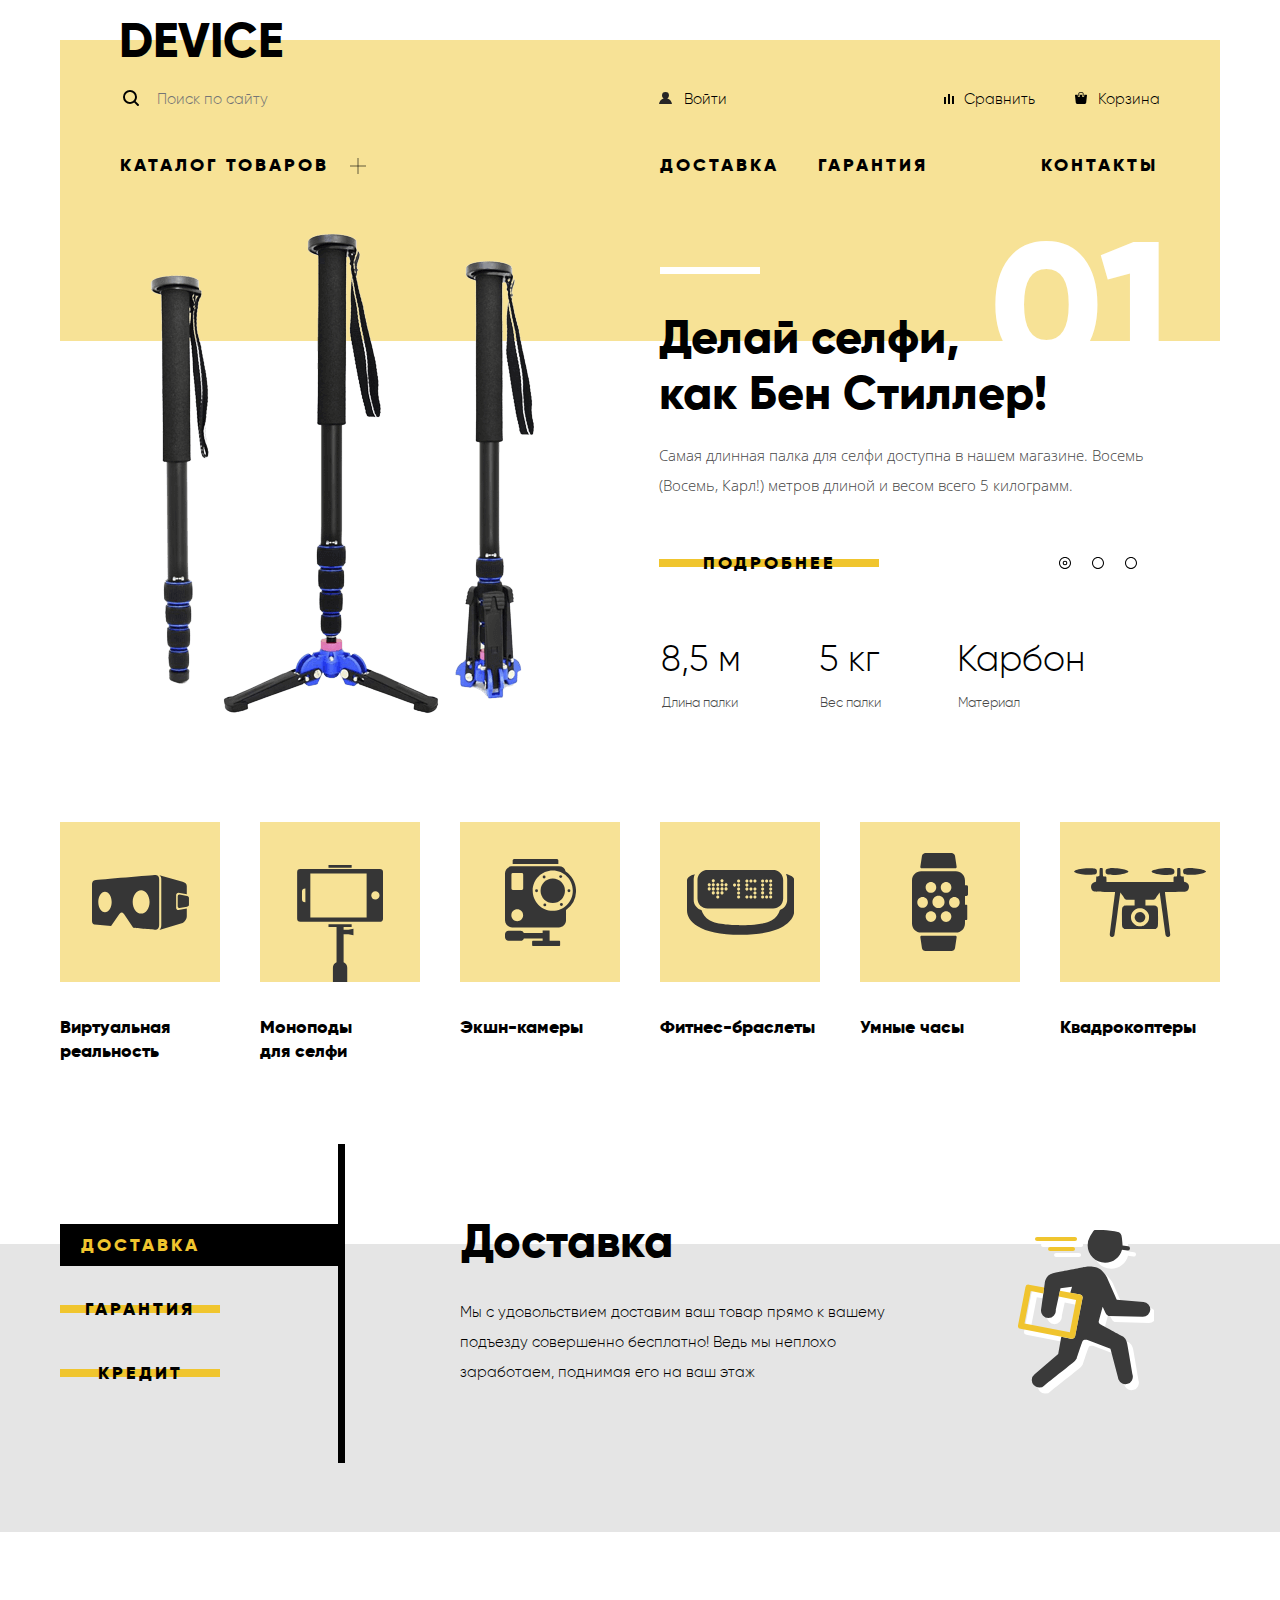
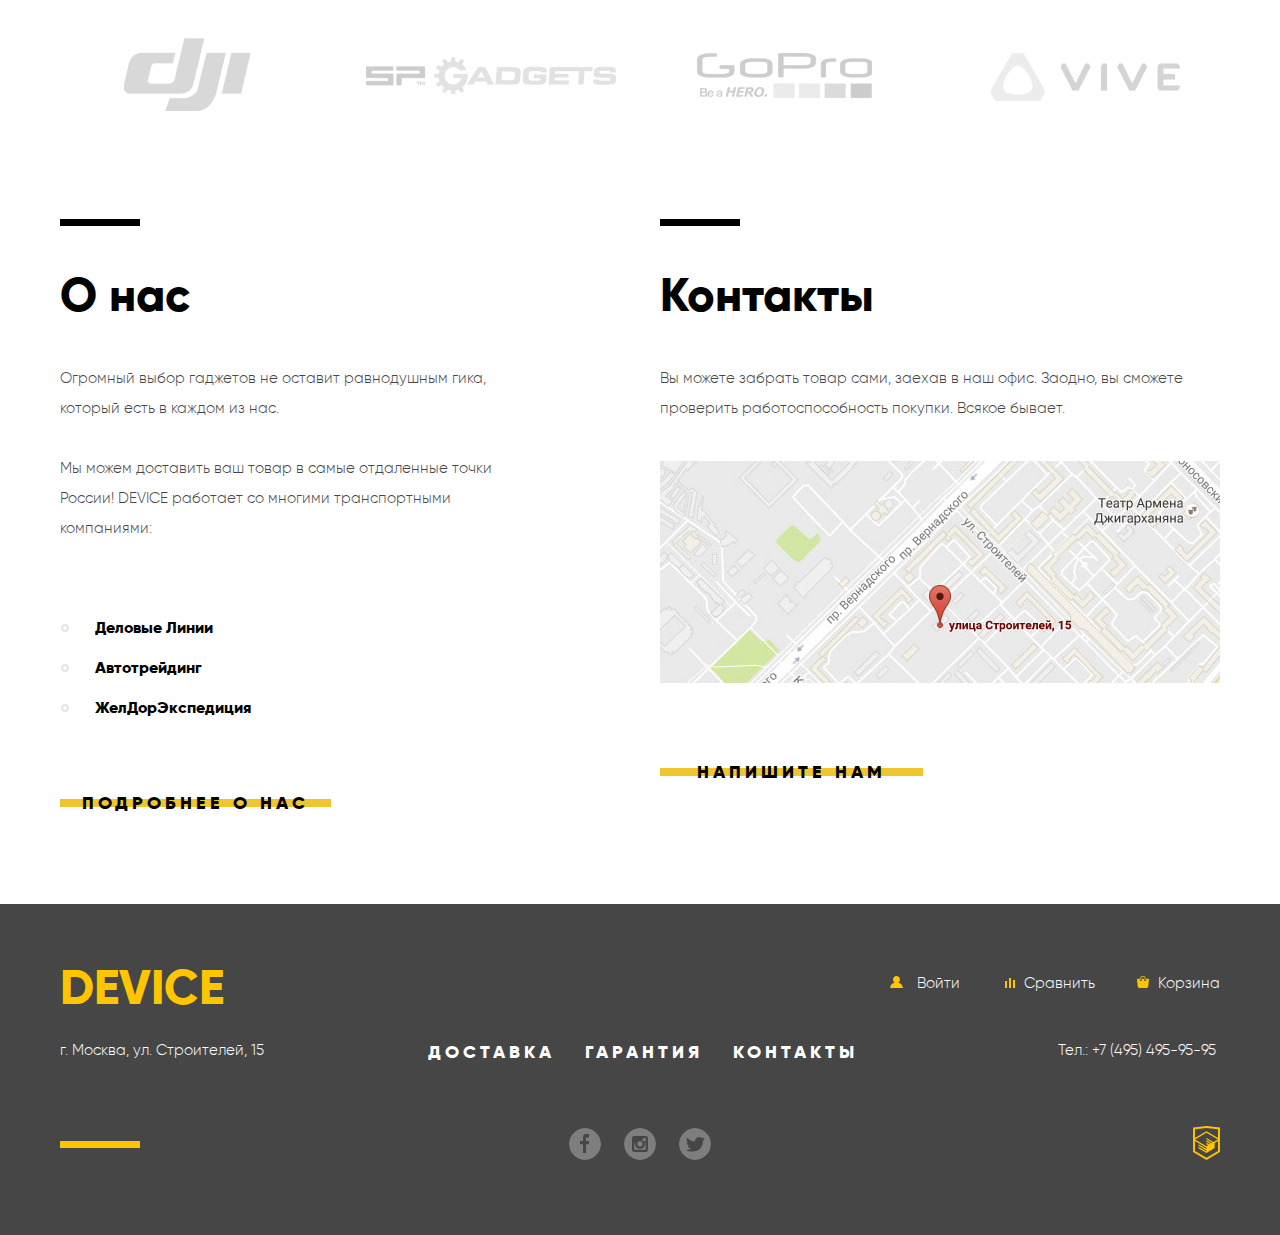
==== commit 08b0dc02: "last" ====
--- a/index.html
+++ b/index.html
@@ -12,7 +12,9 @@
   <header class="header-page header">
     <div class="header-page__wrapper">
       <h1 class="visually-hidden">Девайс - интернет магазин гаджетов</h1>
-      <h1 class="header__logo"><a class="header__logo-link" href="#">device</a></h1>
+      <h1 class="header__logo">
+        <a class="header__logo-link" href="index.html">device</a>
+      </h1>
       <nav class="header__nav">
         <div class="header__user-row">
           <form class="header__form form" tabindex="0" action="https://echo.htmlacademy.ru">
@@ -30,24 +32,30 @@
             <li class="main-menu__item"><a class="main-menu__link main-menu__link--cross" href="catalog.html">Каталог товаров</a>
               <div class="catalog-list__wrapper">
                 <ul class="catalog-list">
-                  <li class="catalog-list__item"><a class="catalog-list__link" href="#">Виртуальная реальность</a></li>
-                  <li class="catalog-list__item"><a class="catalog-list__link" href="#">Моноподы для селфи</a></li>
-                  <li class="catalog-list__item"><a class="catalog-list__link" href="#">Экшн-камеры</a></li>
+                  <li class="catalog-list__item"><a class="catalog-list__link" href="virtual-reality.html">Виртуальная реальность</a></li>
+                  <li class="catalog-list__item"><a class="catalog-list__link" href="monopods.html">Моноподы для селфи</a></li>
+                  <li class="catalog-list__item"><a class="catalog-list__link" href="action-camera.html">Экшн-камеры</a></li>
                 </ul>
                 <ul class="catalog-list">
-                  <li class="catalog-list__item"><a class="catalog-list__link" href="#">Фитнес-браслеты</a></li>
-                  <li class="catalog-list__item"><a class="catalog-list__link" href="#">Умные часы</a></li>
+                  <li class="catalog-list__item"><a class="catalog-list__link" href="fitness-bracelets.html">Фитнес-браслеты</a></li>
+                  <li class="catalog-list__item"><a class="catalog-list__link" href="smart-watch.html">Умные часы</a></li>
                 </ul>
                 <ul class="catalog-list">
-                  <li class="catalog-list__item"><a class="catalog-list__link" href="#">Квадрокоптеры</a></li>
+                  <li class="catalog-list__item"><a class="catalog-list__link" href="quadrupter.html">Квадрокоптеры</a></li>
                 </ul>
               </div>
             </li>
           </ul>
           <ul class="main-menu main-menu--right">
-            <li class="main-menu__item second-item"><a class="main-menu__link" href="#">Доставка</a></li>
-            <li class="main-menu__item second-item"><a class="main-menu__link" href="#">Гарантия</a></li>
-            <li class="main-menu__item second-item"><a class="main-menu__link" href="#">Контакты</a></li>
+            <li class="main-menu__item second-item">
+              <a class="main-menu__link" href="delivery.html">Доставка</a>
+            </li>
+            <li class="main-menu__item second-item">
+              <a class="main-menu__link" href="guarantee.html">Гарантия</a>
+            </li>
+            <li class="main-menu__item second-item">
+              <a class="main-menu__link" href="contacts.html">Контакты</a>
+            </li>
           </ul>
         </div>
       </nav>
@@ -61,7 +69,27 @@
           <input type="radio" name="radio">
           <input type="radio" name="radio">
         </div>
-        <div class="slider-list__item">
+        <ul class="slider__radio-list">
+          <li class="slider__radio-item">
+            <label>
+              <input type="radio" class="filter-input filter-input-radio visually-hidden" name="power-supply" value="battery" checked>
+              <span class="radio-indicator"></span>
+            </label>
+          </li>
+          <li class="slider__radio-item">
+            <label>
+              <input type="radio" class="filter-input filter-input-radio visually-hidden" name="power-supply" value="network">
+              <span class="radio-indicator"></span>
+            </label>
+          </li>
+          <li class="slider__radio-item">
+            <label>
+              <input type="radio" class="filter-input filter-input-radio visually-hidden" name="power-supply" value="network">
+              <span class="radio-indicator"></span>
+            </label>
+          </li>
+        </ul>
+        <div class="slider-list__item slider-1">
           <img class="slider-list__image" src="img/slider-1.png" width="384" height="486" alt="Самая длинная палка для селфи">
           <div class="slider-list__wrapper">
             <span class="slider-list__number">01</span>
@@ -70,26 +98,6 @@
               Самая длинная палка для селфи доступна в нашем магазине. Восемь (Восемь, Карл!) метров длиной и весом всего 5 килограмм.
             </p>
             <a class="slider-list__link button" href="#">Подробнее</a>
-            <ul class="slider__radio-list">
-              <li class="slider__radio-item">
-                <label>
-                  <input type="radio" class="filter-input filter-input-radio visually-hidden" name="power-supply" value="battery" checked>
-                  <span class="radio-indicator"></span>
-                </label>
-              </li>
-              <li class="slider__radio-item">
-                <label>
-                  <input type="radio" class="filter-input filter-input-radio visually-hidden" name="power-supply" value="network">
-                  <span class="radio-indicator"></span>
-                </label>
-              </li>
-              <li class="slider__radio-item">
-                <label>
-                  <input type="radio" class="filter-input filter-input-radio visually-hidden" name="power-supply" value="network">
-                  <span class="radio-indicator"></span>
-                </label>
-              </li>
-            </ul>
             <table class="slider-list__options options">
               <tr>
                 <td class="options__attribute">8,5 м</td>
@@ -104,7 +112,7 @@
             </table>
           </div>
         </div>
-        <!-- <div class="slider-list__item">
+        <div class="slider-list__item slider-2">
           <img class="slider-list__image" src="img/slider-2.png" width="345" height="485" alt="Самая длинная палка для селфи">
           <div class="slider-list__wrapper">
             <span class="slider-list__number">02</span>
@@ -122,8 +130,8 @@
               </tr>
             </table>
           </div>
-        </div> -->
-        <!-- <div class="slider-list__item">
+        </div>
+        <div class="slider-list__item slider-3">
           <img class="slider-list__image" src="img/slider-3.png" width="526" height="334" alt="Самая длинная палка для селфи">
           <div class="slider-list__wrapper">
             <span class="slider-list__number">03</span>
@@ -143,48 +151,53 @@
               </tr>
             </table>
           </div>
-        </div> -->
+        </div>
       </div>
     </section>
     <section class="category">
       <h1 class="visually-hidden">Категории товаров</h1>
       <ul class="category__list">
         <li class="category__item">
-          <a class="category__link" href="#">
+          <a class="category__link" href="virtual-reality.html">
             <div class="category__square-wrapper">
               <img class="category__image" src="img/popular-1.svg" width="97" height="55" alt="Виртуальная реальность"></div>
             <h3 class="category__title">Виртуальная реальность</h3>
           </a>
         </li>
         <li class="category__item">
-          <a class="category__link" href="#">
+          <a class="category__link" href="monopods.html">
             <div class="category__square-wrapper">
               <img class="category__image category__image--bottom" src="img/popular-2.svg" width="86" height="117" alt="Моноподы для селфи"></div>
-            <h3 class="category__title category__title--modif">Моноподы для селфи</h3></a>
-        </li>
-        <li class="category__item">
-          <a class="category__link" href="#">
+            <h3 class="category__title category__title--modif">Моноподы для селфи</h3>
+          </a>
+        </li>
+        <li class="category__item">
+          <a class="category__link" href="action-camera.html">
             <div class="category__square-wrapper">
               <img class="category__image" src="img/popular-3.svg" width="71" height="87" alt="Экшн-камеры"></div>
-            <h3 class="category__title">Экшн-камеры</h3></a>
-        </li>
-        <li class="category__item">
-          <a class="category__link" href="#">
+            <h3 class="category__title">Экшн-камеры</h3>
+          </a>
+        </li>
+        <li class="category__item">
+          <a class="category__link" href="fitness-bracelets.html">
             <div class="category__square-wrapper">
               <img class="category__image" src="img/popular-4.svg" width="107" height="65" alt="Фитнес-браслеты"></div>
-            <h3 class="category__title">Фитнес-браслеты</h3></a>
-        </li>
-        <li class="category__item">
-          <a class="category__link" href="#">
+            <h3 class="category__title">Фитнес-браслеты</h3>
+          </a>
+        </li>
+        <li class="category__item">
+          <a class="category__link" href="smart-watch.html">
             <div class="category__square-wrapper">
               <img class="category__image" src="img/popular-5.svg" width="56" height="98" alt="Умные часы"></div>
-            <h3 class="category__title">Умные часы</h3></a>
-        </li>
-        <li class="category__item">
-          <a class="category__link" href="#">
+            <h3 class="category__title">Умные часы</h3>
+          </a>
+        </li>
+        <li class="category__item">
+          <a class="category__link" href="quadrupter.html">
             <div class="category__square-wrapper">
               <img class="category__image" src="img/popular-6.svg" width="132" height="69" alt="Квадрокоптеры"></div>
-            <h3 class="category__title">Квадрокоптеры</h3></a>
+            <h3 class="category__title">Квадрокоптеры</h3>
+          </a>
         </li>
       </ul>
     </section>
@@ -201,10 +214,14 @@
             </label>
           </li>
           <li class="offers__item offers__item--guaranty">
-            <label for="guaranty-btn"><a class="offers__link button offers__link--guaranty">Гарантия</a></label>
+            <label for="guaranty-btn">
+              <a class="offers__link button offers__link--guaranty">Гарантия</a>
+            </label>
           </li>
           <li class="offers__item offers__item--credit">
-            <label for="credit-btn"><a class="offers__link button offers__link--credit">Кредит</a></label>
+            <label for="credit-btn">
+              <a class="offers__link button offers__link--credit">Кредит</a>
+            </label>
           </li>
         </ul>
         <div title="доставка" class="offers__description delivery">
@@ -230,10 +247,18 @@
     <section class="logotype">
       <h2 class="visually-hidden">Список брендов</h2>
       <ul class="logotype__list">
-        <li class="logotype__item logotype__item--dji"><a class="logotype__link" href="#"><img class="logotype__img" src="img/logo-1.png" width="260" height="100" alt="dji"></a></li>
-        <li class="logotype__item logotype__item--spgadgets"><a class="logotype__link" href="#"><img class="logotype__img" src="img/logo-2.png" width="260" height="100" alt="spGadgets"></a></li>
-        <li class="logotype__item logotype__item--gopro"><a class="logotype__link" href="#"><img class="logotype__img" src="img/logo-3.png" width="260" height="100" alt="GoPro"></a></li>
-        <li class="logotype__item logotype__item--vive"><a class="logotype__link" href="#"><img class="logotype__img" src="img/logo-4.png" width="260" height="100" alt="vive"></a></li>
+        <li class="logotype__item logotype__item--dji">
+          <a class="logotype__link" href="dji.html"><img class="logotype__img" src="img/logo-1.png" width="260" height="100" alt="dji"></a>
+        </li>
+        <li class="logotype__item logotype__item--spgadgets">
+          <a class="logotype__link" href="spgadgets.html"><img class="logotype__img" src="img/logo-2.png" width="260" height="100" alt="spGadgets"></a>
+        </li>
+        <li class="logotype__item logotype__item--gopro">
+          <a class="logotype__link" href="gopro.html"><img class="logotype__img" src="img/logo-3.png" width="260" height="100" alt="GoPro"></a>
+        </li>
+        <li class="logotype__item logotype__item--vive">
+          <a class="logotype__link" href="vive.html"><img class="logotype__img" src="img/logo-4.png" width="260" height="100" alt="vive"></a>
+        </li>
       </ul>
     </section>
     <div class="information-wrapper">
@@ -259,8 +284,8 @@
         </p>
         <div class="contacts__map map">
           <a class="map__link" href="#">
-                    <img class="map__img map__link" src="img/map.jpg" alt="улица Строителей, 15" />
-                </a>
+            <img class="map__img map__link" src="img/map.jpg" width="560" height="222" alt="улица Строителей, 15" />
+          </a>
         </div>
         <a class="contacts__link button" href="#">Напишите нам</a>
       </section>
@@ -269,39 +294,69 @@
   <footer class="footer-page footer">
     <div class="footer__wrapper">
       <div class="footer__top-wrapper">
-        <h1 class="footer__logo"><a class="footer__logo-link" href="#">device</a></h1>
+        <h1 class="footer__logo">
+          <a class="footer__logo-link" href="index.html">device</a>
+        </h1>
         <div class="footer__user-row">
           <ul class="user-nav user-nav--footer">
-            <li class="user-nav__item user-nav__item--footer"><a class="user-nav__link user-nav__link--footer" href="#">Войти</a></li>
+            <li class="user-nav__item user-nav__item--footer">
+              <a class="user-nav__link user-nav__link--footer" href="">Войти</a>
+            </li>
           </ul>
-          <div class="footer__compare compare"><a class="compare__link compare__link--footer" href="#">Сравнить</a></div>
-          <div class="footer__basked basked"><a class="basked__link basked__link--footer" href="#">Корзина</a></div>
+          <div class="footer__compare compare">
+            <a class="compare__link compare__link--footer" href="">Сравнить</a>
+          </div>
+          <div class="footer__basked basked">
+            <a class="basked__link basked__link--footer" href="">Корзина</a>
+          </div>
         </div>
       </div>
       <div class="footer__middle-wrapper">
         <p class="footer__address" aria-label="Адрес">г. Москва, ул. Строителей, 15</p>
         <ul class="footer__nav footer-menu">
-          <li class="footer-menu__item"><a class="footer-menu__link" href="">Доставка</a></li>
-          <li class="footer-menu__item"><a class="footer-menu__link" href="">Гарантия</a></li>
-          <li class="footer-menu__item"><a class="footer-menu__link" href="">Контакты</a></li>
+          <li class="footer-menu__item">
+            <a class="footer-menu__link" href="delivery.html">Доставка</a>
+          </li>
+          <li class="footer-menu__item">
+            <a class="footer-menu__link" href="guarantee.html">Гарантия</a>
+          </li>
+          <li class="footer-menu__item">
+            <a class="footer-menu__link" href="contacts.html">Контакты</a>
+          </li>
         </ul>
         <p class="footer__phone" aria-label="Адрес">Тел.: +7 (495) 495-95-95</p>
       </div>
       <div class="footer__bottom-wrapper">
-        <div class="footer__row"><span class="visually-hidden">yellow-row</span></div>
+        <div class="footer__row">
+          <span class="visually-hidden">yellow-row</span>
+        </div>
         <ul class="footer__social social-list">
-          <li class="social-list__item"><a aria-label="Фейсбук" class="social-list__link social-list__link--fb" href=""><span class="visually-hidden">Фейсбук</span></a></li>
-          <li class="social-list__item"><a aria-label="Инстаграм" class="social-list__link social-list__link--inst" href=""><span class="visually-hidden">Инстаграм</span></a></li>
-          <li class="social-list__item"><a aria-label="Твиттер" class="social-list__link social-list__link--tw" href=""><span class="visually-hidden">Твиттер</span></a></li>
+          <li class="social-list__item">
+            <a aria-label="Фейсбук" class="social-list__link social-list__link--fb" href="fb.com">
+              <span class="visually-hidden">Фейсбук</span>
+            </a>
+          </li>
+          <li class="social-list__item">
+            <a aria-label="Инстаграм" class="social-list__link social-list__link--inst" href="instagram.com">
+              <span class="visually-hidden">Инстаграм</span>
+            </a>
+          </li>
+          <li class="social-list__item">
+            <a aria-label="Твиттер" class="social-list__link social-list__link--tw" href="tw.com">
+              <span class="visually-hidden">Твиттер</span>
+            </a>
+          </li>
         </ul>
-        <a class="footer__academy-logo" href="#"><img class="footer__academy-link" src="img/logo-html.svg" alt="Логотип htmlacademy"></a>
+        <a class="footer__academy-logo" href="htmlacademy.ru">
+          <img class="footer__academy-link" src="img/logo-html.svg" width="27" height="34" alt="Логотип htmlacademy">
+        </a>
       </div>
     </div>
   </footer>
   <section class="modal modal-map">
     <h2 class="visually-hidden">Как до нас добраться</h2>
     <button class="modal-map__close js-close" type="button"></button>
-    <iframe src="https://www.google.com/maps/embed?pb=!1m18!1m12!1m3!1d2249.112374947354!2d37.527429315886515!3d55.687034004530034!2m3!1f0!2f0!3f0!3m2!1i1024!2i768!4f13.1!3m3!1m2!1s0x46b54cf65f5c8955%3A0x694710ccd55501e!2z0YPQuy4g0KHRgtGA0L7QuNGC0LXQu9C10LksIDE1LCDQnNC-0YHQutCy0LAsIDExOTMxMQ!5e0!3m2!1sru!2sru!4v1530649129459" width="960" height="559" style="border:0" allowfullscreen></iframe>
+    <iframe src="https://www.google.com/maps/embed?pb=!1m18!1m12!1m3!1d2249.1123749473522!2d37.527429315886536!3d55.68703400453006!2m3!1f0!2f0!3f0!3m2!1i1024!2i768!4f13.1!3m3!1m2!1s0x46b54cf65f5c8955%3A0x694710ccd55501e!2z0YPQuy4g0KHRgtGA0L7QuNGC0LXQu9C10LksIDE1LCDQnNC-0YHQutCy0LAsIDExOTMxMQ!5e0!3m2!1sru!2sru!4v1531246981877" width="960" height="559" style="border:0" allowfullscreen></iframe>
   </section>
   <section class="modal modal-write-us">
     <form action="post" class="write-us-form">
--- a/css/style.min.css
+++ b/css/style.min.css
@@ -1 +1 @@
-@font-face{font-family:'Gilroy';font-weight:700;font-style:normal;src:local('Gilroy ExtraBold'),local('Gilroy-ExtraBold'),url(../fonts/gilroyextrabold.woff2) format('woff2'),url(../fonts/gilroyextrabold.woff) format('woff')}@font-face{font-family:'Gilroy';font-weight:400;font-style:normal;src:local('Gilroy Light'),local('Gilroy-Light'),url(../fonts/gilroylight.woff2) format('woff2'),url(../fonts/gilroylight.woff) format('woff')}@font-face{font-family:'Open Sans';font-weight:400;font-style:normal;src:local('Open Sans Regular'),local('OpenSans-Regular'),url(../fonts/opensans.woff2) format('woff2'),url(../fonts/opensans.woff) format('woff')}@font-face{font-family:'Open Sans';font-weight:lighter;font-style:normal;src:local('Open Sans Light'),local('OpenSans-Light'),url(../fonts/opensanslight.woff2) format('woff2'),url(../fonts/opensanslight.woff) format('woff')}body{padding:0;margin:0;font-family:"Gilroy","Arial",sans-serif;font-weight:lighter;font-size:15px;line-height:30px;color:#000;background-color:#fff;min-width:1200px}.visually-hidden{position:absolute;clip:rect(0 0 0 0);width:1px;height:1px;margin:-1px}a{text-decoration:none}.header-page{width:1160px;padding:0 20px;margin:0 auto}.header-page__wrapper{padding:17px 60px 44px;background-image:-webkit-linear-gradient(#fff 0%,#fff 40px,#f7e296 40px);background-image:-o-linear-gradient(#fff 0%,#fff 40px,#f7e296 40px);background-image:linear-gradient(#fff 0%,#fff 40px,#f7e296 40px)}.header-page__wrapper--catalog{padding:17px 60px 49px}.header__logo{margin:0 0 19px -1px;padding:0;font-weight:700;font-size:48px;line-height:48px;text-transform:uppercase}.header__logo-link{color:#000}.header__logo-link:hover,.header__logo-link:focus{opacity:.6}.header__logo-link:active{opacity:.3}.header__user-row{display:-webkit-box;display:-ms-flexbox;display:flex;margin:0 0 19px 0}.form__search{border:none;background-color:#f7e296;position:relative}.form__search::before{content:"";display:block;position:absolute;width:16px;height:16px;background-image:url(../img/search.svg);background-color:black;left:0}.header__form{width:445px;min-height:49px;display:-webkit-box;display:-ms-flexbox;display:flex}.form__search{border:none;padding-left:37px;padding-bottom:19px;background-color:#f7e296;background-image:url(../img/search.svg);background-repeat:no-repeat;background-position:3px 6px;position:relative;cursor:pointer;width:100%}.form:focus>.form__search,.form__search:focus{border-bottom:2px solid black;width:81%}.form:focus>.form__button{visibility:visible;cursor:pointer;display:block}.form__search:focus .form__button{visibility:visible;cursor:pointer;display:block}.form__button{padding:0;margin:0 0 0 auto;font-family:"Open Sans","Arial",sans-serif;font-weight:lighter;padding:13px 19px;border:2px solid #000;background-color:#f7e296;visibility:hidden}.form__button:focus,.form__button:hover{background-color:#000;color:#fff}.form__button:focus{background-color:red}.form__button:active{background-color:#000;color:rgba(255,255,255,.3);visibility:visible}.user-nav{margin:0 28px 0 95px;width:250px;padding:0;list-style:none;display:-webkit-box;display:-ms-flexbox;display:flex;-ms-flex-wrap:wrap;flex-wrap:wrap}.user-nav--catalog{margin:0 28px 0 95px;width:250px}.user-nav__item{position:relative}.user-nav__link{color:#000;padding:0 0 0 25px}.user-nav__link--exit{opacity:.3;padding:0;margin:0 0 0 25px}.user-nav__link:hover,.user-nav__link:focus,.compare__link:hover,.compare__link:focus,.basked__link:hover,.basked__link:focus{opacity:.6}.user-nav__link:active,.compare__link:active,.basked__link:active{opacity:.3}.user-nav__link--top-user-img::before{content:"";display:block;position:absolute;width:13px;height:12px;background-image:url(../img/user.svg);top:8px;left:0}.compare{margin:0 35px 0 0;min-width:93px;position:relative}.basked{position:relative}.compare__link,.basked__link{color:#000;padding:0 0 0 28px}.compare__link--top-img::before{content:"";display:block;position:absolute;width:10px;height:10px;background-image:url(../img/compare.svg);top:10px;left:8px}.basked__link--top-img::before{content:"";display:block;position:absolute;width:12px;height:12px;background-image:url(../img/cart.svg);top:8px;left:5px}.header__main-row{display:-webkit-box;display:-ms-flexbox;display:flex;position:relative}.main-menu{margin:0;padding:0;list-style:none;width:auto}.catalog-list__wrapper{display:-webkit-box;display:-ms-flexbox;display:flex;-ms-flex-wrap:wrap;flex-wrap:wrap;position:absolute;background-color:#f7e296;margin:0 0 0 -60px;padding-bottom:44px;padding-top:10px;width:1160px;visibility:hidden;-webkit-box-sizing:border-box;box-sizing:border-box;z-index:5}.main-menu li:hover>.catalog-list__wrapper{visibility:visible}.main-menu__item{font-weight:700;font-size:18px;line-height:24px;text-transform:uppercase;font-weight:extrabold;letter-spacing:3px}.main-menu__item:nth-child(2){margin:0 112px 0 0}.second-item:first-child{margin:0 41px 0 0}.main-menu__link{color:#000;position:relative}.main-menu__link--cross::before,.main-menu__link--cross::after{content:"";display:block;position:absolute;width:16px;height:2px;background-color:#000;opacity:.3;right:-19px;top:9px}.main-menu__link--cross::after{-webkit-transform:rotate(90deg);-ms-transform:rotate(90deg);transform:rotate(90deg)}.main-menu__link:hover,.main-menu__link:focus,.catalog-list__link:hover,.catalog-list__link:focus{opacity:.6}.main-menu__link:active,.catalog-list__link:active{opacity:.3}.main-menu--right{margin:0 0 0 330px;display:-webkit-box;display:-ms-flexbox;display:flex}.catalog-list{margin:0;padding:0;list-style:none;width:200px}.catalog-list:nth-child(1){margin:0 0 0 60px}.catalog-list__item{font-weight:400;font-size:15px;line-height:36px;text-transform:none;letter-spacing:0}.catalog-list__link{color:#000}.slider{width:1160px;margin:0 auto 106px auto;background-image:-webkit-linear-gradient(#f7e296 120px,#fff 120px,#fff);background-image:-o-linear-gradient(#f7e296 120px,#fff 120px,#fff);background-image:linear-gradient(#f7e296 120px,#fff 120px,#fff)}.slider-list__toggle{display:none}.slider-list__item{width:1160px;display:-webkit-box;display:-ms-flexbox;display:flex}.slider-list__image{margin:9px 125px 0 90px}.slider-list__wrapper{position:relative;display:-webkit-box;display:-ms-flexbox;display:flex;-ms-flex-wrap:wrap;flex-wrap:wrap}.slider__radio-wrapper{margin:7px 0 0 180px;width:80px}.slider__radio-toggler{margin:0 10px 0 0}.slider__radio-toggler:last-child{margin:0}.slider__radio-toggler::before{content:"";display:block;position:absolute;width:23px;height:23px;background-image:url(../img/slider-button-empty.svg)}.slider-list__number{position:absolute;font-weight:700;font-size:179.2px;line-height:179.2px;top:-5px;right:49px;z-index:0;color:#fff}.slider-list__wrapper::before{content:"";display:block;position:absolute;width:100px;height:7px;top:46px;left:1px;background-color:#fff}.slider-list__title{margin:88px 0 16px 0;padding:0;font-weight:700;font-size:47px;line-height:56px;z-index:4;letter-spacing:1px}.slider-list__description{font-family:"Open Sans","Arial",sans-serif;font-weight:lighter;margin:0 0 39px 0;width:485px;padding:0;color:#464646}.slider-list__link{display:inline-block;margin:0 0 45px 0}.slider__radio-list{position:relative;margin:15px 0 0 180px;height:30px;padding:0;display:-webkit-box;display:-ms-flexbox;display:flex;-ms-flex-wrap:wrap;flex-wrap:wrap;list-style:none}.slider__radio-item{margin:0 33px 0 0}.filter-input{margin-left:10px}.slider__radio-list input[type="radio"] .radio-indicator{content:"";width:12px;height:12px;position:absolute;background-image:url(../img/slider-button-empty.svg);background-repeat:no-repeat}.slider__radio-list input[type="radio"]:checked .radio-indicator{content:"";width:12px;height:12px;position:absolute;background-image:url(../img/slider-button.svg);background-repeat:no-repeat}.button{font-weight:700;font-size:18px;line-height:24px;color:#000;text-transform:uppercase;font-weight:700;letter-spacing:3px;padding:9px 5px;min-width:210px;text-align:center;position:relative;z-index:5}.button:active{color:rgba(0,0,0,.3)}.button::before{content:"";width:100%;height:8px;display:block;background-color:#f0c52e;vertical-align:center;position:absolute;top:17px;left:0;z-index:-1}.button:hover::before{content:"";width:100%;height:40px;display:block;background-color:#f0c52e;vertical-align:center;left:0;z-index:-1;-webkit-transition:all 200ms ease-out;-o-transition:all 200ms ease-out;transition:all 200ms ease-out;top:0;bottom:0}.slider-list__options{margin:0}.options__attribute{font-size:36px;line-height:48px;padding:0 76px 5px 0}.options__property{font-size:13px;line-height:20px;color:#464646}.category{width:1160px;padding:0 20px;margin:0 auto 141px auto}.category__list{margin:0;padding:0;list-style:none;display:-webkit-box;display:-ms-flexbox;display:flex;-ms-flex-wrap:wrap;flex-wrap:wrap}.category__item{margin:0 40px 0 0}.category__item:last-child{margin:0}.category__square-wrapper{width:160px;height:160px;margin:0 0 33px 0;background-color:#f7e296;display:-webkit-box;display:-ms-flexbox;display:flex;-webkit-box-pack:center;-ms-flex-pack:center;justify-content:center;-webkit-box-align:center;-ms-flex-align:center;align-items:center}.category__link:hover>.category__square-wrapper,.category__link:focus>.category__square-wrapper{background-color:#f0c52e;-webkit-transition:1s;-o-transition:1s;transition:1s}.category__link:active>.category__square-wrapper{background-color:#f0c52e}.category__image--bottom{-ms-flex-item-align:end;align-self:flex-end}.category__link:active>.category__title{opacity:.3}.category__link:active>.category__square-wrapper .category__image{opacity:.3}.category__title{margin:0;padding:0;width:160px;font-weight:700;font-size:18px;line-height:24px;color:#000}.category__title--modif{width:125px}.offers{background-image:-webkit-linear-gradient(#fff,#fff 40px,#e5e5e5 40px);background-image:-o-linear-gradient(#fff,#fff 40px,#e5e5e5 40px);background-image:linear-gradient(#fff,#fff 40px,#e5e5e5 40px)}.offers__wrapper{width:1160px;padding:0 20px;margin:30px auto 0 auto;display:-webkit-box;display:-ms-flexbox;display:flex}.offers__list{margin:0 0 46px 0;padding:20px 0 70px 0;list-style:none;position:relative;width:20%}.offers__list::before{content:"";display:block;position:absolute;width:7px;height:113%;background-color:black;right:-53px;top:-60px}.offers__item{margin:0 0 22px 0;font-weight:700;font-size:18px;line-height:24px;text-transform:uppercase;width:121%}.offers__link{color:#000;width:160px;display:block;min-width:150px;padding:9px 0}.delivery-btn:checked~.offers__list .offers__link--delivery,.guaranty-btn:checked~.offers__list .offers__link--guaranty,.credit-btn:checked~.offers__list .offers__link--credit{color:#f0c52e;background-color:black}.delivery-btn:checked~.offers__list .offers__item--delivery,.guaranty-btn:checked~.offers__list .offers__item--guaranty,.credit-btn:checked~.offers__list .offers__item--credit{color:#f0c52e;background-color:black}.delivery-btn:checked~.offers__list .button::before,.guaranty-btn:checked~.offers__list .button::before,.credit-btn:checked~.offers__list .button::before{background-color:#f0c52e}.delivery-btn:checked~.offers__list .offers__link--delivery::before,.guaranty-btn:checked~.offers__list .offers__link--guaranty::before,.credit-btn:checked~.offers__list .offers__link--credit::before{display:none}.offers__link:active{color:#f0c52e}.delivery-btn:checked~.offers__description[title^="доставка"]{display:block}.guaranty-btn:checked~.offers__description[title^="гарантия"]{display:block}.credit-btn:checked~.offers__description[title^="кредит"]{display:block}.offers__description{display:none}.offers__link--delivery::before,.offers__link--guaranty::before,.offers__link--credit::before{content:"";width:100%;height:8px;display:block;background-color:#f0c52e;vertical-align:center;position:absolute;top:17px;left:0;z-index:-1}.offers__link--delivery:hover::before,.offers__link--guaranty:hover::before,.offers__link--credit:hover::before{content:"";width:100%;height:40px;display:block;background-color:#f0c52e;vertical-align:center;left:0;z-index:-1;-webkit-transition:all 200ms ease-out;-o-transition:all 200ms ease-out;transition:all 200ms ease-out;top:0;bottom:0}.offers__link--delivery:active::before,.offers__link--guaranty:active::before,.offers__link--credit:active::before{color:#f0c52e;background-color:none;display:none}.offers__item:active~.offers__link--delivery::before{display:none;background-color:black;z-index:-1}.offers__item:active{background-color:black;z-index:1900}.offers__description{width:800px;margin:0 0 0 117px;padding:15px 0 0 0}.delivery{background-image:url(../img/delivery.svg);background-repeat:no-repeat;background-position:91.7% 16.1%}.guaranty{background-image:url(../img/warranty.svg);background-repeat:no-repeat;background-position:91.7% 16.1%}.credit{background-image:url(../img/credit.svg);background-repeat:no-repeat;background-position:91.7% 16.1%}.offers__specification{width:430px;margin:0 0 0 51px}.title{margin:-2px 0 32px 52px;padding:0;font-weight:700;font-size:47px;line-height:48px}.description{margin:0;padding:0;color:#464646}.logotype{width:1160px;padding:0 20px;margin:0 auto}.logotype__list{margin:94px auto 83px auto;padding:0;list-style:none;display:-webkit-box;display:-ms-flexbox;display:flex;-ms-flex-wrap:wrap;flex-wrap:wrap;-webkit-box-pack:justify;-ms-flex-pack:justify;justify-content:space-between;position:relative}.logotype__item--dji{background-image:url(../img/logo-1-grey.png)}.logotype__item--spgadgets{background-image:url(../img/logo-2-grey.png)}.logotype__item--gopro{background-image:url(../img/logo-3-grey.png)}.logotype__item--vive{background-image:url(../img/logo-4-grey.png)}.logotype__img{opacity:0}.logotype__img:hover{opacity:1;-webkit-transition:1s;-o-transition:1s;transition:1s}.information-wrapper{width:1160px;padding:0 20px;margin:0 auto 85px auto;display:-webkit-box;display:-ms-flexbox;display:flex;-ms-flex-wrap:wrap;flex-wrap:wrap}.about-us{width:477px}.about-us__title,.contacts__title{padding:52px 0 0 0;position:relative;margin:0 0 44px 0}.about-us__title::before,.contacts__title::before{content:"";display:block;position:absolute;width:80px;height:7px;background-color:#000;top:0}.about-us__list{list-style:none;padding:35px 0 0 0;margin:0 0 61px 0}.about-us__item{padding:0 0 0 35px;position:relative;font-weight:700;line-height:40px;font-size:16px}.about-us__item::before{content:"";position:absolute;display:block;width:4px;height:4px;border:2px solid #e6e6e6;border-radius:50%;left:1px;top:16px}.about-us__link{margin:0 0 0 0;letter-spacing:4px;padding:10px 22px}.contacts{width:560px;margin:0 0 0 auto}.contacts__map{margin:38px 0 65px 0}.contacts__link{margin:0 0 0 0;padding:10px 37px;letter-spacing:4px}.description{margin:0 0 30px 0}.breadcrumbs-list{margin:0 0 0 59px;padding:0;list-style:none;display:-webkit-box;display:-ms-flexbox;display:flex;-ms-flex-wrap:wrap;flex-wrap:wrap}.breadcrumbs-list__item{margin:0 20px 0 0;padding:0;font-size:14px;line-height:24px}.breadcrumbs__link{color:#000;padding:0 20px 0 0;position:relative}.breadcrumbs__link::before{content:"";display:block;position:absolute;width:4px;height:7px;top:6px;right:0;background-image:url(../img/nav-arrow.svg)}.title-bar{background-image:-webkit-gradient(linear,left top,right top,from(#dcdcdc),color-stop(30%,#dcdcdc),color-stop(30%,#ebebeb),to(#ebebeb));background-image:-webkit-linear-gradient(left,#dcdcdc,#dcdcdc 30%,#ebebeb 30%,#ebebeb);background-image:-o-linear-gradient(left,#dcdcdc,#dcdcdc 30%,#ebebeb 30%,#ebebeb);background-image:-webkit-gradient(linear,left top,right top,from(#dcdcdc),color-stop(50%,#dcdcdc),color-stop(50%,#ebebeb),to(#ebebeb));background-image:-webkit-linear-gradient(left,#dcdcdc,#dcdcdc 50%,#ebebeb 50%,#ebebeb);background-image:-o-linear-gradient(left,#dcdcdc,#dcdcdc 50%,#ebebeb 50%,#ebebeb);background-image:linear-gradient(to right,#dcdcdc,#dcdcdc 50%,#ebebeb 50%,#ebebeb)}.title-bar__wrapper{width:1160px;padding:0 20px;margin:0 auto;display:-webkit-box;display:-ms-flexbox;display:flex;-ms-flex-wrap:wrap;flex-wrap:wrap}.goods__filter-wrapper{width:831px;display:-webkit-box;display:-ms-flexbox;display:flex;-ms-flex-wrap:wrap;flex-wrap:wrap;background-color:#ebebeb}.filter__list{display:-webkit-box;display:-ms-flexbox;display:flex;-ms-flex-wrap:wrap;flex-wrap:wrap;padding:0;margin:0}.filter__title{margin:0;padding:23px 0 23px 72px;font-size:16px;line-height:24px;text-transform:uppercase;letter-spacing:4px}.container-filter__title{width:240px;letter-spacing:3px;padding:23px 26px 23px 63px}.container-filter{width:330px}.filter-form{margin:69px 0 0 60px}.legend-title{margin:0;padding:12px 0 0 0;font-weight:700;font-size:18px;line-height:24px;border:none;position:relative}.legend-title::before{content:"";display:block;position:absolute;height:2px;width:201px;background-color:black;top:0}.filter-form__range{margin:25px 0 -5px -5px}.range-scale{width:210px;height:19px;display:-webkit-box;display:-ms-flexbox;display:flex}.range-scale__left{background-image:url(../img/filter-button.svg);width:20px;height:23px}.range-scale__green-line{width:93px;height:2px;background-color:#91c92f;margin:10px 0 0 0}.range-scale__right{background-image:url(../img/filter-button.svg);width:20px;height:23px}.range-scale__gray-line{background-color:#dbdbdb;width:73px;height:2px;margin:10px 0 0 0}.range-amount{display:-webkit-box;display:-ms-flexbox;display:flex;-ms-flex-wrap:wrap;flex-wrap:wrap}.range-amount__text:first-child{margin:0 63px 0 7px}.fieldset-frame{margin:0 0 34px 0;padding:0;border:none}.range-amount__text{margin:0;padding:0}.filter-form__list{margin:16px 0 0 0;padding:0;list-style:none}.filter-form__item{font-family:"Open Sans","Arial",sans-serif;font-size:14px;line-height:40px;padding:0 0 0 39px;position:relative}.filter-input-checkbox .checkbox-list__indicator{width:23px;height:23px;position:absolute;background-image:url(../img/checkbox-off.svg);display:block;left:0;top:10px}.filter-input-checkbox:checked .checkbox-list__indicator{width:27px;height:23px;position:absolute;background-image:url(../img/checkbox-on.svg);display:block;left:0;top:10px}.filter-input-radio .radio-list__indicator{width:25px;height:25px;position:absolute;background-image:url(../img/radio-off.svg);left:0;top:8px}.filter-input-radio:checked .radio-list__indicator{width:25px;height:25px;position:absolute;background-image:url(../img/radio-on.svg);left:0;top:8px}.filter-form__button{border:none;background:none;letter-spacing:4px;margin:0 0 0 -3px}.filter__list{margin:0 0 0 47px;padding:25px 0 0 0;list-style:none}.filter__item{font-family:"Open Sans","Arial",sans-serif;font-size:14px;line-height:18px;margin:0 30px 0 0;opacity:.3}.filter__item--press{opacity:1}.filter__link{color:#000}.arrow__list{margin:30px 0 0 0;margin-left:auto;padding:0;list-style:none;display:-webkit-box;display:-ms-flexbox;display:flex;-ms-flex-wrap:wrap;flex-wrap:wrap;height:10px}.arrow__item{width:10px;height:10px;margin:0 19px 0 0}.arrow__item:last-child{margin:0}.arrow__link--up{background-image:url(../img/icon-up-dir.svg);width:10px;height:10px;display:block;opacity:.3}.arrow__link--down{background-image:url(../img/icon-down-dir.svg);width:10px;height:10px;display:block}.container__wrapper-bg{background-image:-webkit-gradient(linear,left top,right top,from(#efefef),color-stop(30%,#efefef),color-stop(30%,#fff),to(#fff));background-image:-webkit-linear-gradient(left,#efefef,#efefef 50%,#fff 50%,#fff);background-image:-o-linear-gradient(left,#efefef,#efefef 50%,#fff 50%,#fff);background-image:-webkit-gradient(linear,left top,right top,from(#efefef),color-stop(50%,#efefef),color-stop(50%,#fff),to(#fff));background-image:linear-gradient(to right,#efefef,#efefef 50%,#fff 50%,#fff)}.container__wrapper{width:1160px;padding:0 20px;margin:0 auto;display:-webkit-box;display:-ms-flexbox;display:flex}.goods{background-color:white}.goods__list{margin:0;padding:0;margin:69px 0 0 71px;width:760px;display:-webkit-box;display:-ms-flexbox;display:flex;-ms-flex-wrap:wrap;flex-wrap:wrap;-webkit-box-pack:justify;-ms-flex-pack:justify;justify-content:space-between;list-style:none}.goods__item{margin:0 0 46px 0;position:relative}.goods__img{margin:0 0 22px 0}.goods__item:hover>.goods__buy{display:block;position:absolute;top:108px;left:78px;display:-webkit-box;display:-ms-flexbox;display:flex;-ms-flex-wrap:wrap;flex-wrap:wrap;-webkit-box-orient:vertical;-webkit-box-direction:normal;-ms-flex-direction:column;flex-direction:column}.goods__item:hover>.goods__img{opacity:.3}.goods__buy{display:none}.goods__buy-bookmark{font-family:"Open Sans","Arial",sans-serif;font-size:13px;line-height:36px;text-align:center;color:rgba(0,0,0,.502)}.goods__buy-bookmark:hover,.goods__buy-bookmark:focus{color:rgba(0,0,0,1)}.goods__buy-bookmark:active{color:rgba(0,0,0,.2)}.goods__buy{display:none;position:absolute;margin:0 auto}.goods__wrapper{display:-webkit-box;display:-ms-flexbox;display:flex;-ms-flex-wrap:wrap;flex-wrap:wrap}.goods__price{margin:0 0 0 auto;font-size:16px;line-height:24px}.goods__title{margin:0;padding:0;font-weight:700;font-size:18px;line-height:24px;width:250px}.goods__title--new::before{content:"new";line-height:57px;text-transform:uppercase;position:absolute;display:block;width:60px;height:60px;color:#d9d9d9;border:2px solid #d9d9d9;border-radius:50%;z-index:200;top:29px;right:26px;font-size:14px;text-align:center;-webkit-box-sizing:border-box;box-sizing:border-box}.pagination{display:-webkit-box;display:-ms-flexbox;display:flex;-ms-flex-wrap:wrap;flex-wrap:wrap;margin:-11px 0 76px 74px;background-color:#ebebeb}.pagination__list{margin:0 auto;padding:24px 0;list-style:none;display:-webkit-box;display:-ms-flexbox;display:flex}.pagination__item{font-weight:700;font-size:16px;line-height:24px;margin:0 32px 0 0}.pagination__item:last-child{margin:0}.pagination__link{color:#000;opacity:.3}.pagination__link:hover,.pagination__link:focus{opacity:.6}.pagination__link:active{opacity:1}.pagination__button{font-weight:700;font-size:16px;line-height:24px;text-transform:uppercase;font-weight:700;border:none;background:none;padding:24px 26px;letter-spacing:4px}.pagination__button:hover,.pagination__button:focus{background-color:#d9d9d9}.pagination__button:active{opacity:.3}.breadcrumbs{width:1160px;padding:0 20px;margin:0 auto 47px auto}.breadcrumbs__title{padding:39px 0 0 8px;letter-spacing:1px;margin-bottom:23px}.footer-page{background-color:#464646}.footer__wrapper{width:1160px;padding:0 20px;margin:0 auto;display:-webkit-box;display:-ms-flexbox;display:flex;-ms-flex-wrap:wrap;flex-wrap:wrap}.footer__top-wrapper{width:100%;display:-webkit-box;display:-ms-flexbox;display:flex;-ms-flex-wrap:wrap;flex-wrap:wrap;margin:0 0 23px 0}.footer__user-row{display:-webkit-box;display:-ms-flexbox;display:flex;-ms-flex-wrap:wrap;flex-wrap:wrap;margin:64px 0 0 auto}.user-nav--footer{margin:0 -6px 0 0;min-width:auto;display:-webkit-box;display:-ms-flexbox;display:flex;-ms-flex-wrap:wrap;flex-wrap:wrap;list-style:none}.user-nav__item--footer{margin:0 17px 0 auto}.footer__compare{margin:0 10px 0 0;min-width:auto;padding:0 0 0 25px}.footer__basked{margin:0;padding:0 0 0 25px}.footer__middle-wrapper{width:100%;display:-webkit-box;display:-ms-flexbox;display:flex;-ms-flex-wrap:wrap;flex-wrap:wrap;margin:0 0 63px 0}.footer__bottom-wrapper{display:-webkit-box;display:-ms-flexbox;display:flex;-ms-flex-wrap:wrap;flex-wrap:wrap;width:100%;padding:0 0 65px 0}.footer__logo{font-weight:700;font-size:48px;line-height:48px;text-transform:uppercase;margin:60px 0 0 0}.footer__logo-link{color:#ffc600}.footer__logo-link:hover,.footer__logo-link:focus{opacity:.6}.footer__logo-link:active{opacity:.3}.user-nav__link--footer,.compare__link--footer,.basked__link--footer{color:#fff}.footer__address,.footer__phone{margin:0;padding:0;color:#fff}.user-nav__link--footer{padding:0 0 0 38px}.footer__phone{margin:0 0 0 200px}.footer__nav,.footer__social{list-style:none;padding:0;margin:0}.footer-menu{margin:5px 0 0 164px;display:-webkit-box;display:-ms-flexbox;display:flex;-ms-flex-wrap:wrap;flex-wrap:wrap}.footer-menu__item{font-size:18px;font-weight:700;line-height:24px;text-transform:uppercase;margin:0 30px 0 0;letter-spacing:4px}.footer-menu__item:last-child{margin:0}.footer-menu__item:hover,.footer-menu__item:focus{opacity:.6}.footer-menu__item:active{opacity:.3}.footer-menu__link{color:#fff}.footer__row{margin:13px 0 0 0;width:80px;height:7px;background-color:#ffc600}.social-list{display:-webkit-box;display:-ms-flexbox;display:flex;-ms-flex-wrap:wrap;flex-wrap:wrap;margin:0 0 0 429px}.social-list__item{margin:0 23px 0 0}.social-list__item:last-child{margin:0}.social-list__link{width:32px;height:32px;border-radius:50%;display:block}.social-list__link--fb{background-image:url(../img/fb.svg);background-repeat:no-repeat;opacity:.3}.social-list__link--inst{background-image:url(../img/instagram.svg);background-repeat:no-repeat;opacity:.3}.social-list__link--tw{background-image:url(../img/twitter.svg);background-repeat:no-repeat;opacity:.3}.social-list__link:hover,.social-list__link:focus{opacity:.6}.social-list__link:active{opacity:.1}.footer__academy-logo{margin:-2px 0 0 auto}.footer__academy-logo:hover,.footer__academy-logo:focus{opacity:.6}.footer__academy-logo:active{opacity:.3}.user-nav__link--footer::before{content:"";display:block;position:absolute;width:13px;height:12px;background-image:url(../img/user-footer.svg);top:8px;left:11px}.user-nav__link--no-image::before{background-image:none}.user-nav__link--no-image{padding:0;margin:0 0 0 19px}.compare__link--footer,.basked__link--footer{position:relative}.compare__link--footer::before{content:"";display:block;position:absolute;width:10px;height:10px;background-image:url(../img/compare-footer.svg);top:4px;left:9px}.basked__link--footer::before{content:"";display:block;position:absolute;width:12px;height:12px;background-image:url(../img/cart-footer.svg);top:2px;left:7px}.modal{display:none}@-webkit-keyframes effect{0%{-webkit-transform:translateY(-300px);transform:translateY(-300px)}70%{-webkit-transform:translateY(30px);transform:translateY(30px)}90%{-webkit-transform:translateY(-10px);transform:translateY(-10px)}100%{-webkit-transform:translateY(0);transform:translateY(0)}}@keyframes effect{0%{-webkit-transform:translateY(-300px);transform:translateY(-300px)}70%{-webkit-transform:translateY(30px);transform:translateY(30px)}90%{-webkit-transform:translateY(-10px);transform:translateY(-10px)}100%{-webkit-transform:translateY(0);transform:translateY(0)}}.modal-show{display:block;-webkit-animation-name:effect;animation-name:effect;-webkit-animation-duration:0.6s;animation-duration:0.6s}@-webkit-keyframes shake{0%,100%{-webkit-transform:translateX(0);transform:translateX(0)}10%,30%,50%,70%,90%{-webkit-transform:translateX(-10px);transform:translateX(-10px)}20%,40%,60%,80%{-webkit-transform:translateX(10px);transform:translateX(10px)}}@keyframes shake{0%,100%{-webkit-transform:translateX(0);transform:translateX(0)}10%,30%,50%,70%,90%{-webkit-transform:translateX(-10px);transform:translateX(-10px)}20%,40%,60%,80%{-webkit-transform:translateX(10px);transform:translateX(10px)}}.modal-error{-webkit-animation-name:shake;animation-name:shake;-webkit-animation-duration:0.6s;animation-duration:0.6s}.modal-write-us{width:960px;min-height:553px;margin:0 auto;position:relative;-webkit-box-shadow:0 10px 20px 0 rgba(0,0,0,.2);box-shadow:0 10px 20px 0 rgba(0,0,0,.2);left:50%;margin-left:-480px;border:-150px;bottom:1000px;background-color:white;z-index:10000}.write-us-form__part{width:760px;margin:0 auto 32px auto;display:-webkit-box;display:-ms-flexbox;display:flex;-ms-flex-wrap:wrap;flex-wrap:wrap;-webkit-box-pack:justify;-ms-flex-pack:justify;justify-content:space-between;padding:95px 0 0 0}.write-us-form__wrapper{margin:0;padding:0}.write-us-form__wrapper label{font-size:18px;font-weight:700}.custom-input{width:340px;height:50px;background-color:#f2f2f2;font-family:"Open Sans","Arial",sans-serif;color:rgba(70,70,70,.4);font-size:14px;line-height:18px;padding:0 0 0 20px;border:none}.write-us-form__part--for-mail{-webkit-box-orient:vertical;-webkit-box-direction:normal;-ms-flex-direction:column;flex-direction:column;width:760px;margin:0 auto 35px auto;display:-webkit-box;display:-ms-flexbox;display:flex;-ms-flex-wrap:wrap;flex-wrap:wrap;-webkit-box-pack:justify;-ms-flex-pack:justify;justify-content:space-between}.write-us-form__textarea{width:740px;height:136px;resize:none;padding:18px 0 0 20px;margin:0 0 35px 0}.write-us-form__button{border:none;padding:9px -21px;background-color:white}.write-us-form__close{width:55px;height:55px;border:none;background-color:rgba(240,197,46,.5);border-radius:50%;position:absolute;top:26px;right:22px}.write-us-form__close:hover,.write-us-form__close:focus{background-color:rgba(240,197,46,1)}.write-us-form__close:active{background-color:rgba(240,197,46,.3)}.write-us-form__close::before,.write-us-form__close::after{position:absolute;top:26px;left:14px;display:block;width:27px;height:2px;content:'';background-color:white}.write-us-form__close::after{-webkit-transform:rotate(-45deg);-ms-transform:rotate(-45deg);transform:rotate(-45deg)}.write-us-form__close::before{-webkit-transform:rotate(45deg);-ms-transform:rotate(45deg);transform:rotate(45deg)}.modal-map{width:960px;margin:0 auto;position:relative;-webkit-box-shadow:0 10px 20px 0 rgba(0,0,0,.2);box-shadow:0 10px 20px 0 rgba(0,0,0,.2);position:absolute;left:50%;margin-left:-480px;border:-150px;top:1860px;background-color:white;z-index:10000}.modal-map__close{width:55px;height:55px;border:none;background-color:rgba(240,197,46,.5);border-radius:50%;position:absolute;top:22px;right:22px}.modal-map__close:hover,.modal-map__close:focus{background-color:rgba(240,197,46,1)}.modal-map__close:active{background-color:rgba(240,197,46,.3)}.modal-map__close::before,.modal-map__close::after{position:absolute;top:26px;left:16px;display:block;width:21px;height:2px;content:'';background-color:white}.modal-map__close::after{-webkit-transform:rotate(-45deg);-ms-transform:rotate(-45deg);transform:rotate(-45deg)}.modal-map__close::before{-webkit-transform:rotate(45deg);-ms-transform:rotate(45deg);transform:rotate(45deg)}+@font-face {font-weight: 300;font-family: "Gilroy";font-style: normal;src: local("Gilroy Light"),url("../fonts/gilroylight.woff2") format("woff2"),url("../fonts/gilroylight.woff") format("woff");}@font-face {font-weight: 800;font-family: "Gilroy";font-style: normal;src: local("Gilroy ExtraBold"),url("../fonts/gilroyextrabold.woff2") format("woff2"),url("../fonts/gilroyextrabold.woff") format("woff");}@font-face {font-weight: 300;font-family: "Open Sans";font-style: normal;src: local("OpenSans Light"),url("../fonts/opensans-light.woff2") format("woff2"),url("../fonts/opensans-light.woff") format("woff");}@font-face {font-weight: 400;font-family: "Open Sans";font-style: normal;src: local("OpenSans"),url("../fonts/opensans-regular.woff2") format("woff2"),url("../fonts/opensans-regular.woff") format("woff");}body {padding: 0;margin: 0;font-family: "Gilroy", "Arial", sans-serif;font-weight: 300;font-size: 15px;line-height: 30px;color: #000000;background-color: #ffffff;min-width: 1200px;/* position: relative; */}.visually-hidden {position: absolute;clip: rect(0 0 0 0);width: 1px;height: 1px;margin: -1px;}a {text-decoration: none;}.header-page {width: 1160px;padding: 0 20px;margin: 0 auto;}.header-page__wrapper {padding: 17px 60px 44px;background-image: -webkit-linear-gradient(#fff 0%, #fff 40px, #f7e296 40px);background-image: -o-linear-gradient(#fff 0%, #fff 40px, #f7e296 40px);background-image: linear-gradient(#fff 0%, #fff 40px, #f7e296 40px);}.header-page__wrapper--catalog {padding: 17px 60px 49px;}.header__logo {margin: 0px 0 19px -1px;padding: 0;font-weight: 800;font-size: 48px;line-height: 48px;text-transform: uppercase;}.header__logo-link {color: #000000;}.header__logo-link:hover,.header__logo-link:focus {opacity: 0.6;}.header__logo-link:active {opacity: 0.3;}.header__user-row {display: -webkit-box;display: -ms-flexbox;display: flex;margin: 0 0 20px 0;}.form__search {border: none;background-color: #f7e296;position: relative;/* padding: 0 0 0 30px; */}.form__search::before {content: "";display: block;position: absolute;width: 16px;height: 16px;background-image: url("../img/search.svg");background-color: black;left: 0;}.header__form {width: 445px;min-height: 49px;display: -webkit-box;display: -ms-flexbox;display: flex;}.form__search {border: none;padding-left: 37px;padding-bottom: 19px;background-color: #f7e296;background-image: url("../img/search.svg");background-repeat: no-repeat;background-position: 3px 6px;position: relative;cursor: pointer;width: 100%;}.form:focus > .form__search,.form__search:focus {border-bottom: 2px solid black;width: 81%;}.form:focus > .form__button {visibility: visible;cursor: pointer;display: block;}.form__search:focus + .form__button {visibility: visible;cursor: pointer;display: block;}.form__button {padding: 0;margin: 0 0 0 auto;font-family: "Open Sans", "Arial", sans-serif;font-weight: 300;padding: 13px 19px;border: 2px solid #000000;background-color: #f7e296;visibility: hidden;}.form__button:focus,.form__button:hover {background-color: #000000;color: #ffffff;}.form__button:focus {background-color: red;}.form__button:active {background-color: #000000;color: rgba(255, 255, 255, 0.3);visibility: visible;}.user-nav {margin: 0px 28px 0 95px;width: 250px;padding: 0;list-style: none;display: -webkit-box;display: -ms-flexbox;display: flex;-ms-flex-wrap: wrap;flex-wrap: wrap;}.user-nav--catalog {margin: 0px 28px 0 95px;width: 250px;}.user-nav__item {position: relative;}.user-nav__link {color: #000000;padding: 0 0 0 25px;}.user-nav__link--exit {opacity: 0.3;padding: 0;margin: 0 0 0 25px}.user-nav__link:hover,.user-nav__link:focus,.compare__link:hover,.compare__link:focus,.basked__link:hover,.basked__link:focus {opacity: 0.6;}.user-nav__link:active,.compare__link:active,.basked__link:active {opacity: 0.3;}.user-nav__link--top-user-img::before {content: "";display: block;position: absolute;width: 13px;height: 12px;background-image: url("../img/user.svg");top: 8px;left: 0px;}.compare {margin: 0 35px 0 0;min-width: 93px;position: relative;}.basked {position: relative;}.compare__link,.basked__link {color: #000000;padding: 0 0 0 28px;}.compare__link--top-img::before {content: "";display: block;position: absolute;width: 10px;height: 10px;background-image: url("../img/compare.svg");top: 10px;left: 8px;}.basked__link--top-img::before {content: "";display: block;position: absolute;width: 12px;height: 12px;background-image: url("../img/cart.svg");top: 8px;left: 5px;}.header__main-row {display: -webkit-box;display: -ms-flexbox;display: flex;position: relative;}.main-menu {margin: 0;padding: 0;list-style: none;width: 250px;/* border: 1px solid; */}.catalog-list__wrapper {display: -webkit-box;display: -ms-flexbox;display: flex;-ms-flex-wrap: wrap;flex-wrap: wrap;position: absolute;background-color: #f7e296;margin: 0 0 0 -60px;padding-bottom: 44px;padding-top: 10px;width: 1160px;visibility: hidden;-webkit-box-sizing: border-box;box-sizing: border-box;z-index: 5;}.main-menu li:hover > .catalog-list__wrapper {visibility: visible;}.main-menu__item {/* margin: 0 40px 0 0; */font-weight: 800;font-size: 18px;line-height: 24px;text-transform: uppercase;font-weight: extrabold;letter-spacing: 3px;}.main-menu__item:nth-child(2) {margin: 0 113px 0 0;}.second-item:first-child {margin: 0px 39px 0 0;}.main-menu__link {color: #000000;/* padding: 0 32px 0 0; */position: relative;}.main-menu__link--cross {/* padding: 0 32px 0 0; */}.main-menu__link--cross::before,.main-menu__link--cross::after {content: "";display: block;position: absolute;width: 16px;height: 2px;background-color: #000000;opacity: 0.3;right: -37px;top: 11px;}.main-menu__link--cross::after {-webkit-transform: rotate(90deg);-ms-transform: rotate(90deg);transform: rotate(90deg);}.main-menu__link:hover,.main-menu__link:focus,.catalog-list__link:hover,.catalog-list__link:focus {opacity: 0.6;}.main-menu__link:active,.catalog-list__link:active {opacity: 0.3;}.main-menu--right {margin: 0 0 0 290px;display: -webkit-box;display: -ms-flexbox;display: flex;}.catalog-list {margin: 0;padding: 0;list-style: none;width: 200px;position: relative;}.catalog-list:nth-child(1) {margin: 0 0 0 60px;}.catalog-list__item {font-weight: normal;font-size: 15px;line-height: 36px;text-transform: none;letter-spacing: 0;}.catalog-list__link {color: #000000;}.slider {width: 1160px;margin: 0 auto 106px auto;background-image: -webkit-linear-gradient(#f7e296 120px, #fff 120px, #fff);background-image: -o-linear-gradient(#f7e296 120px, #fff 120px, #fff);background-image: linear-gradient(#f7e296 120px, #fff 120px, #fff);position: relative;}.slider-list {position: relative;}.slider-list__toggle {display: none;}.slider-list__item {width: 1160px;display: -webkit-box;display: -ms-flexbox;display: flex;}.slider-2,.slider-3 {display: none;}.slider-list__image {margin: 9px 125px 0 90px;}.slider-list__wrapper {position: relative;display: -webkit-box;display: -ms-flexbox;display: flex;-ms-flex-wrap: wrap;flex-wrap: wrap;}.slider__radio-wrapper {margin: 7px 0 0 180px;width: 80px;}.slider__radio-toggler {margin:0 10px 0 0;}.slider__radio-toggler:last-child {margin: 0;}.slider__radio-toggler::before {content: "";display: block;position: absolute;width: 23px;height: 23px;background-image: url("../img/slider-button-empty.svg");}.slider-list__number {position: absolute;font-weight: bold;font-size: 179.2px;line-height: 179.2px;top: -5px;right: 49px;z-index: 0;color: #ffffff;}.slider-list__wrapper::before {content: "";display: block;position: absolute;width: 100px;height: 7px;top: 46px;left: 1px;background-color: #ffffff;}.slider-list__title {margin: 88px 0 16px 0px;padding: 0;font-weight: 800;font-weight: bol;font-size: 47px;line-height: 56px;z-index: 4;font-family: "Gilroy", "Arial", sans-serif;}.slider-list__description {font-family: "Open Sans", "Arial", sans-serif;font-weight: 300;margin: 0 0 39px 0;width: 485px;padding: 0;color: #464646;}.slider-list__link {display: inline-block;margin: 0 0 45px 0;}.slider__radio-list {position: absolute;height: 30px;display: -webkit-box;display: -ms-flexbox;-ms-flex-wrap: wrap;left: 82.7%;top: 64.8%;list-style: none;}.slider__radio-item {margin: 0px 33px 0 0px;}.filter-input {margin-left: 10px;}.slider__radio-list input[type="radio"] + .radio-indicator {content: "";width: 12px;height: 12px;position: absolute;background-image: url("../img/slider-button-empty.svg");background-repeat: no-repeat;}.slider__radio-list input[type="radio"]:checked + .radio-indicator {content: "";width: 12px;height: 12px;position: absolute;background-image: url("../img/slider-button.svg");background-repeat: no-repeat;}.button {font-weight: bold;font-size: 18px;line-height: 24px;color: #000000;text-transform: uppercase;font-weight: bold;letter-spacing: 3px;padding: 9px 5px;min-width: 210px;text-align: center;position: relative;z-index: 5;/* margin: 0; */}.button:active {color: rgba(0, 0, 0, 0.3);}.button::before {content: "";width: 100%;height: 8px;display: block;background-color: #f0c52e;vertical-align: center;position: absolute;top: 17px;left: 0;z-index: -1;}.button:hover::before {content: "";width: 100%;height: 40px;display: block;background-color: #f0c52e;vertical-align: center;left: 0;z-index: -1;-webkit-transition: all 200ms ease-out;-o-transition: all 200ms ease-out;transition: all 200ms ease-out;top : 0 ;bottom : 0 ;}.slider-list__options {margin: 0;}.options__attribute {font-size: 36px;line-height: 48px;padding: 0 76px 5px 0;}.options__property {font-size: 13px;line-height: 20px;color: #464646;}.category {width: 1160px;padding: 0 20px;margin: 0 auto 141px auto;}.category__list {margin: 0;padding: 0;list-style: none;display: -webkit-box;display: -ms-flexbox;display: flex;-ms-flex-wrap: wrap;flex-wrap: wrap;}.category__item {margin: 0 40px 0 0;}.category__item:last-child {margin: 0;}.category__square-wrapper {width: 160px;height: 160px;margin: 0 0 33px 0;background-color: #f7e296;display: -webkit-box;display: -ms-flexbox;display: flex;-webkit-box-pack: center;-ms-flex-pack: center;justify-content: center;-webkit-box-align: center;-ms-flex-align: center;align-items: center;}.category__link:hover > .category__square-wrapper,.category__link:focus > .category__square-wrapper {background-color: #f0c52e;-webkit-transition: 1s;-o-transition: 1s;transition: 1s;}.category__link:active > .category__square-wrapper {background-color: #f0c52e;}.category__image--bottom {-ms-flex-item-align: end;align-self: flex-end;}.category__link:active > .category__title {opacity: 0.3;}.category__link:active > .category__square-wrapper .category__image {opacity: 0.3;}.category__title {margin: 0;padding: 0;width: 160px;font-weight: bold;font-size: 18px;line-height: 24px;color: #000000;}.category__title--modif {width: 125px;}.offers {background-image: -webkit-linear-gradient(#fff, #fff 40px, #e5e5e5 40px);background-image: -o-linear-gradient(#fff, #fff 40px, #e5e5e5 40px);background-image: linear-gradient(#fff, #fff 40px, #e5e5e5 40px);}.offers__wrapper {width: 1160px;padding: 0 20px;margin: 30px auto 0 auto;display: -webkit-box;display: -ms-flexbox;display: flex;}.offers__list {margin: 0 0 46px 0;padding: 20px 0 70px 0;list-style: none;position: relative;width: 20%;}.offers__list::before {content: "";display: block;position: absolute;width: 7px;height: 113%;background-color: black;right: -53px;top: -60px;}.offers__item {margin: 0 0 22px 0;font-weight: bold;font-size: 18px;line-height: 24px;text-transform: uppercase;width: 121%;}.offers__link {color: #000000;width: 160px;display: block;min-width: 150px;padding: 9px 0px;}.delivery-btn:checked ~ .offers__list .offers__link--delivery,.guaranty-btn:checked ~ .offers__list .offers__link--guaranty,.credit-btn:checked ~ .offers__list .offers__link--credit {color: #f0c52e;background-color: black;}.delivery-btn:checked ~ .offers__list .offers__item--delivery,.guaranty-btn:checked ~ .offers__list .offers__item--guaranty,.credit-btn:checked ~ .offers__list .offers__item--credit {color: #f0c52e;background-color: black;}.delivery-btn:checked ~ .offers__list .button::before,.guaranty-btn:checked ~ .offers__list .button::before,.credit-btn:checked ~ .offers__list .button::before {background-color: #f0c52e;}.delivery-btn:checked ~ .offers__list .offers__link--delivery::before,.guaranty-btn:checked ~ .offers__list .offers__link--guaranty::before,.credit-btn:checked ~ .offers__list .offers__link--credit::before {display: none;}.offers__link:active {color: #f0c52e;}.delivery-btn:checked ~ .offers__description[title^="доставка"] {display: block;}.guaranty-btn:checked ~ .offers__description[title^="гарантия"] {display: block;}.credit-btn:checked ~ .offers__description[title^="кредит"] {display: block;}.offers__description {display: none;}.offers__link--delivery::before,.offers__link--guaranty::before,.offers__link--credit::before {content: "";width: 100%;height: 8px;display: block;background-color: #f0c52e;vertical-align: center;position: absolute;top: 17px;left: 0;z-index: -1;}.offers__link--delivery:hover::before,.offers__link--guaranty:hover::before,.offers__link--credit:hover::before {content: "";width: 100%;height: 40px;display: block;background-color: #f0c52e;vertical-align: center;left: 0;z-index: -1;-webkit-transition: all 200ms ease-out;-o-transition: all 200ms ease-out;transition: all 200ms ease-out;top : 0;bottom : 0;}.offers__link--delivery:active::before,.offers__link--guaranty:active::before,.offers__link--credit:active::before {color: #f0c52e;background-color: none;display: none;}.offers__item:active ~ .offers__link--delivery::before {display: none;background-color: black;z-index: -1;}.offers__item:active {background-color: black;z-index: 1900;}.offers__description {width: 800px;margin: 0 0 0 117px;padding: 15px 0 0 0;/* border: 1px solid; */}.delivery {background-image: url("../img/delivery.svg");background-repeat: no-repeat;background-position: 91.7% 16.1%;}.guaranty {background-image: url("../img/warranty.svg");background-repeat: no-repeat;background-position: 91.7% 16.1%;}.credit {background-image: url("../img/credit.svg");background-repeat: no-repeat;background-position: 91.7% 16.1%;}.offers__specification {width: 430px;margin: 0 0 0 51px;}.title {margin: -2px 0 32px 52px;padding: 0;font-weight: bold;font-size: 47px;line-height: 48px;}.description {margin: 0;padding: 0;color: #464646;}.logotype {width: 1160px;padding: 0 20px;margin: 0 auto;}.logotype__list {margin: 94px auto 83px auto;padding: 0;list-style: none;display: -webkit-box;display: -ms-flexbox;display: flex;-ms-flex-wrap: wrap;flex-wrap: wrap;-webkit-box-pack: justify;-ms-flex-pack: justify;justify-content: space-between;position: relative;}.logotype__item--dji {background-image: url("../img/logo-1-grey.png");}.logotype__item--spgadgets {background-image: url("../img/logo-2-grey.png");}.logotype__item--gopro {background-image: url("../img/logo-3-grey.png");}.logotype__item--vive {background-image: url("../img/logo-4-grey.png");}.logotype__img {opacity: 0;}.logotype__img:hover {opacity: 1;-webkit-transition: 1s;-o-transition: 1s;transition: 1s;}.information-wrapper {width: 1160px;padding: 0 20px;margin: 0 auto 85px auto;display: -webkit-box;display: -ms-flexbox;display: flex;-ms-flex-wrap: wrap;flex-wrap: wrap;}.about-us {width: 477px;}.about-us__title,.contacts__title {padding: 52px 0 0 0;position: relative;margin: 0 0 44px 0;}.about-us__title::before,.contacts__title::before {content: "";display: block;position: absolute;width: 80px;height: 7px;background-color: #000000;top: 0;}.about-us__list {list-style: none;padding: 35px 0 0 0;margin: 0 0 61px 0;}.about-us__item {padding: 0 0 0 35px;position: relative;font-weight: bold;line-height: 40px;font-size: 16px;}.about-us__item::before {content: "";position: absolute;display: block;width: 4px;height: 4px;border: 2px solid #e6e6e6;border-radius: 50%;left: 1px;top: 16px;}.about-us__link {margin: 0 0 0 0px;letter-spacing: 4px;padding: 10px 22px;}.contacts {width: 560px;margin: 0 0 0 auto;}.contacts__map {margin: 38px 0 65px 0;}.contacts__link {margin: 0 0 0 0px;padding: 10px 37px;letter-spacing: 4px;}.description {margin: 0 0 30px 0;}.breadcrumbs-list {margin: 0 0 0 59px;padding: 0;list-style: none;display: -webkit-box;display: -ms-flexbox;display: flex;-ms-flex-wrap: wrap;flex-wrap: wrap;}.breadcrumbs-list__item {margin: 0 20px 0 0;padding: 0;font-size: 14px;line-height: 24px;}.breadcrumbs__link {color: #000000;padding: 0 20px 0 0;position: relative;}.breadcrumbs__link::before {content: "";display: block;position: absolute;width: 4px;height: 7px;top: 6px;right: 0;background-image: url("../img/nav-arrow.svg");}.title-bar {background-image: -webkit-gradient(linear, left top, right top, from(#dcdcdc), color-stop(30%, #dcdcdc), color-stop(30%, #ebebeb), to(#ebebeb));background-image: -webkit-linear-gradient(left, #dcdcdc, #dcdcdc 30%, #ebebeb 30%, #ebebeb);background-image: -o-linear-gradient(left, #dcdcdc, #dcdcdc 30%, #ebebeb 30%, #ebebeb);background-image: -webkit-gradient(linear, left top, right top, from(#dcdcdc), color-stop(50%, #dcdcdc), color-stop(50%, #ebebeb), to(#ebebeb));background-image: -webkit-linear-gradient(left, #dcdcdc, #dcdcdc 50%, #ebebeb 50%, #ebebeb);background-image: -o-linear-gradient(left, #dcdcdc, #dcdcdc 50%, #ebebeb 50%, #ebebeb);background-image: linear-gradient(to right, #dcdcdc, #dcdcdc 50%, #ebebeb 50%, #ebebeb);}.title-bar__wrapper {width: 1160px;padding: 0 20px;margin: 0 auto;display: -webkit-box;display: -ms-flexbox;display: flex;-ms-flex-wrap: wrap;flex-wrap: wrap;}.goods__filter-wrapper {width: 831px;display: -webkit-box;display: -ms-flexbox;display: flex;-ms-flex-wrap: wrap;flex-wrap: wrap;background-color: #ebebeb;}.filter__list {display: -webkit-box;display: -ms-flexbox;display: flex;-ms-flex-wrap: wrap;flex-wrap: wrap;padding: 0;margin: 0;}.filter__title {margin: 0;padding: 23px 0 23px 72px;font-size: 16px;line-height: 24px;text-transform: uppercase;letter-spacing: 4px;}.container-filter__title {width: 240px;letter-spacing: 3px;padding: 23px 26px 23px 63px;}.container-filter {width: 330px;}.filter-form {margin: 69px 0 0 60px;}.legend-title {margin: 0;padding: 12px 0 0 0;font-weight: bold;font-size: 18px;line-height: 24px;border: none;position: relative;}.legend-title::before {content: "";display: block;position: absolute;height: 2px;width: 201px;background-color: black;top: 0;}.filter-form__range {margin: 25px 0 -5px -5px;}.range-scale {width: 210px;height: 19px;display: -webkit-box;display: -ms-flexbox;display: flex;}.range-scale__left {background-image: url("../img/filter-button.svg");width: 20px;height: 23px;}.range-scale__green-line {width: 93px;height: 2px;background-color: #91c92f;margin: 10px 0 0 0;}.range-scale__right {background-image: url("../img/filter-button.svg");width: 20px;height: 23px;}.range-scale__gray-line {background-color: #dbdbdb;width: 73px;height: 2px;margin: 10px 0 0 0;}.range-amount {display: -webkit-box;display: -ms-flexbox;display: flex;-ms-flex-wrap: wrap;flex-wrap: wrap;}.range-amount__text:first-child {margin: 0px 63px 0 7px;}.fieldset-frame {margin: 0 0 34px 0;padding: 0;border: none;}.range-amount__text {margin: 0;padding: 0;}.filter-form__list {margin: 16px 0 0 0;padding: 0;list-style: none;}.filter-form__item {font-family: "Open Sans", "Arial", sans-serif;font-size: 14px;line-height: 40px;padding: 0px 0 0 39px;position: relative;}.filter-input-checkbox + .checkbox-list__indicator {width: 23px;height: 23px;position: absolute;background-image: url("../img/checkbox-off.svg");display: block;left: 0;top: 10px;}.filter-input-checkbox:checked + .checkbox-list__indicator {width: 27px;height: 23px;position: absolute;background-image: url("../img/checkbox-on.svg");display: block;left: 0;top: 10px;}.filter-input-radio + .radio-list__indicator {width: 25px;height: 25px;position: absolute;background-image: url("../img/radio-off.svg");left: 0;top: 8px;}.filter-input-radio:checked + .radio-list__indicator {width: 25px;height: 25px;position: absolute;background-image: url("../img/radio-on.svg");left: 0;top: 8px;}.filter-form__button {border: none;background: none;letter-spacing: 4px;margin: 0 0 0 -3px;}.filter__list {margin: 0 0 0 47px;padding: 25px 0 0 0;list-style: none;}.filter__item {font-family: "Open Sans", "Arial", sans-serif;font-size: 14px;line-height: 18px;margin: 0 30px 0 0;opacity: 0.3;}.filter__item--press {opacity: 1;}.filter__link {color: #000000;}.arrow__list {margin: 30px 0 0 0;margin-left: auto;padding: 0;list-style: none;display: -webkit-box;display: -ms-flexbox;display: flex;-ms-flex-wrap: wrap;flex-wrap: wrap;height: 10px;}.arrow__item {width: 10px;height: 10px;margin: 0 19px 0 0;}.arrow__item:last-child {margin: 0;}.arrow__link--up {background-image: url("../img/icon-up-dir.svg");width: 10px;height: 10px;display: block;opacity: 0.3;}.arrow__link--down {background-image: url("../img/icon-down-dir.svg");width: 10px;height: 10px;display: block;}.container__wrapper-bg {background-image: -webkit-gradient(linear, left top, right top, from(#efefef), color-stop(30%, #efefef), color-stop(30%, #fff), to(#fff));background-image: -webkit-linear-gradient(left, #efefef, #efefef 50%, #fff 50%, #fff);background-image: -o-linear-gradient(left, #efefef, #efefef 50%, #fff 50%, #fff);background-image: -webkit-gradient(linear, left top, right top, from(#efefef), color-stop(50%, #efefef), color-stop(50%, #fff), to(#fff));background-image: linear-gradient(to right, #efefef, #efefef 50%, #fff 50%, #fff);}.container__wrapper {width: 1160px;padding: 0 20px;margin: 0 auto;display: -webkit-box;display: -ms-flexbox;display: flex;}.goods {background-color: white;}.goods__list {margin: 0;padding: 0;/* border: 1px solid; */margin: 69px 0 0 71px;width: 760px;display: -webkit-box;display: -ms-flexbox;display: flex;-ms-flex-wrap: wrap;flex-wrap: wrap;-webkit-box-pack: justify;-ms-flex-pack: justify;justify-content: space-between;list-style: none;}.goods__item {margin: 0 0 46px 0;position: relative;}.goods__img {margin: 0 0 22px 0;}.goods__item:hover > .goods__buy {display: block;position: absolute;top: 108px;left: 78px;display: -webkit-box;display: -ms-flexbox;display: flex;-ms-flex-wrap: wrap;flex-wrap: wrap;-webkit-box-orient: vertical;-webkit-box-direction: normal;-ms-flex-direction: column;flex-direction: column;}.goods__item:hover > .goods__img {opacity: 0.3;}.goods__buy {display: none;}.goods__buy-bookmark {font-family: "Open Sans", "Arial", sans-serif;font-size: 13px;line-height: 36px;text-align: center;color: rgba(0, 0, 0, 0.502);}.goods__buy-bookmark:hover,.goods__buy-bookmark:focus {color: rgba(0, 0, 0, 1);}.goods__buy-bookmark:active {color: rgba(0, 0, 0, 0.2);}.goods__buy {display: none;position: absolute;margin: 0 auto;}.goods__wrapper {display: -webkit-box;display: -ms-flexbox;display: flex;-ms-flex-wrap: wrap;flex-wrap: wrap;}.goods__price {margin: 0 0 0 auto;font-size: 16px;line-height: 24px;}.goods__title {margin: 0;padding: 0;font-weight: bold;font-size: 18px;line-height: 24px;width: 250px;}.goods__title--new::before {content: "new";line-height: 57px;text-transform: uppercase;position: absolute;display: block;width: 60px;height: 60px;color: #d9d9d9;border: 2px solid #d9d9d9;border-radius: 50%;z-index: 200;top: 29px;right: 26px;font-size: 14px;text-align: center;-webkit-box-sizing: border-box;box-sizing: border-box;}.pagination {display: -webkit-box;display: -ms-flexbox;display: flex;-ms-flex-wrap: wrap;flex-wrap: wrap;margin: -11px 0 76px 74px;background-color: #ebebeb;}.pagination__list {margin: 0 auto;padding: 24px 0;list-style: none;display: -webkit-box;display: -ms-flexbox;display: flex;}.pagination__item {font-weight: bold;font-size: 16px;line-height: 24px;margin: 0 32px 0 0;}.pagination__item:last-child {margin: 0;}.pagination__link {color: #000000;opacity: 0.3;}.pagination__link:hover,.pagination__link:focus {opacity: 0.6;}.pagination__link:active {opacity: 1;}.pagination__button {font-weight: bold;font-size: 16px;line-height: 24px;text-transform: uppercase;font-weight: bold;border: none;background: none;padding: 24px 26px;letter-spacing: 4px;}.pagination__button:hover,.pagination__button:focus {background-color: #d9d9d9;}.pagination__button:active {opacity: 0.3;}.breadcrumbs {width: 1160px;padding: 0 20px;margin: 0 auto 47px auto;}.breadcrumbs__title {padding: 39px 0 0 8px;letter-spacing: 1px;margin-bottom: 23px;}.footer-page {background-color: #464646;}.footer__wrapper {width: 1160px;padding: 0 20px;margin: 0 auto;display: -webkit-box;display: -ms-flexbox;display: flex;-ms-flex-wrap: wrap;flex-wrap: wrap;}.footer__top-wrapper {width: 100%;display: -webkit-box;display: -ms-flexbox;display: flex;-ms-flex-wrap: wrap;flex-wrap: wrap;margin: 0px 0 23px 0;}.footer__user-row {display: -webkit-box;display: -ms-flexbox;display: flex;-ms-flex-wrap: wrap;flex-wrap: wrap;margin: 64px 0 0 auto;}.user-nav--footer {margin: 0 -6px 0 0;min-width: auto;display: -webkit-box;display: -ms-flexbox;display: flex;-ms-flex-wrap: wrap;flex-wrap: wrap;list-style: none;}.user-nav__item--footer {margin: 0 17px 0 auto;}.footer__compare {margin: 0 10px 0 0;min-width: auto;padding: 0 0 0 25px;}.footer__basked {margin: 0;padding: 0 0 0 25px;}.footer__middle-wrapper {width: 100%;display: -webkit-box;display: -ms-flexbox;display: flex;-ms-flex-wrap: wrap;flex-wrap: wrap;margin: 0 0 63px 0;}.footer__bottom-wrapper {display: -webkit-box;display: -ms-flexbox;display: flex;-ms-flex-wrap: wrap;flex-wrap: wrap;width: 100%;padding: 0 0 65px 0}.footer__logo {font-weight: bold;font-size: 48px;line-height: 48px;text-transform: uppercase;margin: 60px 0 0 0;}.footer__logo-link {color: #ffc600;}.footer__logo-link:hover,.footer__logo-link:focus {opacity: 0.6;}.footer__logo-link:active {opacity: 0.3;}.user-nav__link--footer,.compare__link--footer,.basked__link--footer {color: #ffffff;}.footer__address,.footer__phone {margin: 0;padding: 0;color: #ffffff;}.user-nav__link--footer {padding: 0 0 0 38px;}.footer__phone {margin: 0 0 0 200px;}.footer__nav,.footer__social {list-style: none;padding: 0;margin: 0;}.footer-menu {margin: 5px 0 0 164px;display: -webkit-box;display: -ms-flexbox;display: flex;-ms-flex-wrap: wrap;flex-wrap: wrap;}.footer-menu__item {font-size: 18px;font-weight: bold;line-height: 24px;text-transform: uppercase;margin: 0 30px 0 0;letter-spacing: 4px;}.footer-menu__item:last-child {margin: 0;}.footer-menu__item:hover,.footer-menu__item:focus {opacity: 0.6;}.footer-menu__item:active {opacity: 0.3;}.footer-menu__link {color: #ffffff;}.footer__row {margin: 13px 0 0 0;width: 80px;height: 7px;background-color: #ffc600;}.social-list {display: -webkit-box;display: -ms-flexbox;display: flex;-ms-flex-wrap: wrap;flex-wrap: wrap;margin: 0 0 0 429px;}.social-list__item {margin: 0 23px 0 0;}.social-list__item:last-child {margin: 0;}.social-list__link {width: 32px;height: 32px;border-radius: 50%;display: block;}.social-list__link--fb {background-image: url("../img/fb.svg");background-repeat: no-repeat;opacity: 0.3;}.social-list__link--inst {background-image: url("../img/instagram.svg");background-repeat: no-repeat;opacity: 0.3;}.social-list__link--tw {background-image: url("../img/twitter.svg");background-repeat: no-repeat;opacity: 0.3;}.social-list__link:hover,.social-list__link:focus {opacity: 0.6;}.social-list__link:active {opacity: 0.1;}.footer__academy-logo {margin: -2px 0 0 auto;}.footer__academy-logo:hover,.footer__academy-logo:focus {opacity: 0.6;}.footer__academy-logo:active {opacity: 0.3;}.user-nav__link--footer::before {content: "";display: block;position: absolute;width: 13px;height: 12px;background-image: url("../img/user-footer.svg");top: 8px;left: 11px;}.user-nav__link--no-image::before {background-image: none;}.user-nav__link--no-image {padding: 0;margin: 0 0 0 19px;}.compare__link--footer,.basked__link--footer {position: relative;}.compare__link--footer::before {content: "";display: block;position: absolute;width: 10px;height: 10px;background-image: url("../img/compare-footer.svg");top: 4px;left: 9px;}.basked__link--footer::before {content: "";display: block;position: absolute;width: 12px;height: 12px;background-image: url("../img/cart-footer.svg");top: 2px;left: 7px;}.modal {display: none;}@-webkit-keyframes effect {0% { -webkit-transform: translateY(-300px); transform: translateY(-300px); }70% { -webkit-transform: translateY(30px); transform: translateY(30px); }90% { -webkit-transform: translateY(-10px); transform: translateY(-10px); }100% { -webkit-transform: translateY(0); transform: translateY(0); }}@keyframes effect {0% { -webkit-transform: translateY(-300px); transform: translateY(-300px); }70% { -webkit-transform: translateY(30px); transform: translateY(30px); }90% { -webkit-transform: translateY(-10px); transform: translateY(-10px); }100% { -webkit-transform: translateY(0); transform: translateY(0); }}.modal-show {display: block;-webkit-animation-name: effect;animation-name: effect;-webkit-animation-duration: 0.6s;animation-duration: 0.6s;}@-webkit-keyframes shake {0%, 100% { -webkit-transform: translateX(0); transform: translateX(0); }10%, 30%, 50%, 70%, 90% { -webkit-transform: translateX(-10px); transform: translateX(-10px); }20%, 40%, 60%, 80% { -webkit-transform: translateX(10px); transform: translateX(10px); }}@keyframes shake {0%, 100% { -webkit-transform: translateX(0); transform: translateX(0); }10%, 30%, 50%, 70%, 90% { -webkit-transform: translateX(-10px); transform: translateX(-10px); }20%, 40%, 60%, 80% { -webkit-transform: translateX(10px); transform: translateX(10px); }}.modal-error {-webkit-animation-name: shake;animation-name: shake;-webkit-animation-duration: 0.6s;animation-duration: 0.6s;}.modal-write-us {width: 960px;min-height: 553px;margin: 0 auto;position: relative;-webkit-box-shadow: 0 10px 20px 0 rgba(0, 0, 0, 0.2);box-shadow: 0 10px 20px 0 rgba(0, 0, 0, 0.2);left: 50%;margin-left: -480px;border: -150px;bottom: 1000px;background-color: white;z-index: 10000;}.write-us-form__part {width: 760px;margin: 0 auto 32px auto;display: -webkit-box;display: -ms-flexbox;display: flex;-ms-flex-wrap: wrap;flex-wrap: wrap;-webkit-box-pack: justify;-ms-flex-pack: justify;justify-content: space-between;padding: 95px 0 0 0;}.write-us-form__wrapper {margin: 0;padding: 0;}.write-us-form__wrapper label {font-size: 18px;font-weight: bold;}.custom-input {width: 340px;height: 50px;background-color: #f2f2f2;font-family: "Open Sans", "Arial", sans-serif;color: rgba(70, 70, 70, 0.4);font-size: 14px;line-height: 18px;padding: 0 0 0 20px;border: none;}.write-us-form__part--for-mail {-webkit-box-orient: vertical;-webkit-box-direction: normal;-ms-flex-direction: column;flex-direction: column;width: 760px;margin: 0 auto 35px auto;display: -webkit-box;display: -ms-flexbox;display: flex;-ms-flex-wrap: wrap;flex-wrap: wrap;-webkit-box-pack: justify;-ms-flex-pack: justify;justify-content: space-between;}.write-us-form__textarea {width: 740px;height: 136px;resize: none;padding: 18px 0 0 20px;margin: 0 0 35px 0;}.write-us-form__button {border: none;padding: 9px -21px;background-color: white;}.write-us-form__close {width: 55px;height: 55px;border: none;background-color: rgba(240, 197, 46, 0.5);border-radius: 50%;position: absolute;top: 26px;right: 22px;}.write-us-form__close:hover,.write-us-form__close:focus {background-color: rgba(240, 197, 46, 1);}.write-us-form__close:active {background-color: rgba(240, 197, 46, 0.3);}.write-us-form__close::before,.write-us-form__close::after {position: absolute;top: 26px;left: 14px;display: block;width: 27px;height: 2px;content: '';background-color: white;}.write-us-form__close::after {-webkit-transform: rotate(-45deg);-ms-transform: rotate(-45deg);transform: rotate(-45deg);}.write-us-form__close::before {-webkit-transform: rotate(45deg);-ms-transform: rotate(45deg);transform: rotate(45deg);}.modal-map {width: 960px;margin: 0 auto;position: relative;-webkit-box-shadow: 0 10px 20px 0 rgba(0, 0, 0, 0.2);box-shadow: 0 10px 20px 0 rgba(0, 0, 0, 0.2);position: absolute;left: 50%;margin-left: -480px;border: -150px;top: 1860px;background-color: white;height: 100%;z-index: 10000;}.modal-map__close {width: 55px;height: 55px;border: none;background-color: rgba(240, 197, 46, 0.5);border-radius: 50%;position: absolute;top: 22px;right: 22px;}.modal-map__close:hover,.modal-map__close:focus {background-color: rgba(240, 197, 46, 1);}.modal-map__close:active {background-color: rgba(240, 197, 46, 0.3);}.modal-map__close::before,.modal-map__close::after {position: absolute;top: 26px;left: 16px;display: block;width: 21px;height: 2px;content: '';background-color: white;}.modal-map__close::after {-webkit-transform: rotate(-45deg);-ms-transform: rotate(-45deg);transform: rotate(-45deg);}.modal-map__close::before {-webkit-transform: rotate(45deg);-ms-transform: rotate(45deg);transform: rotate(45deg);}